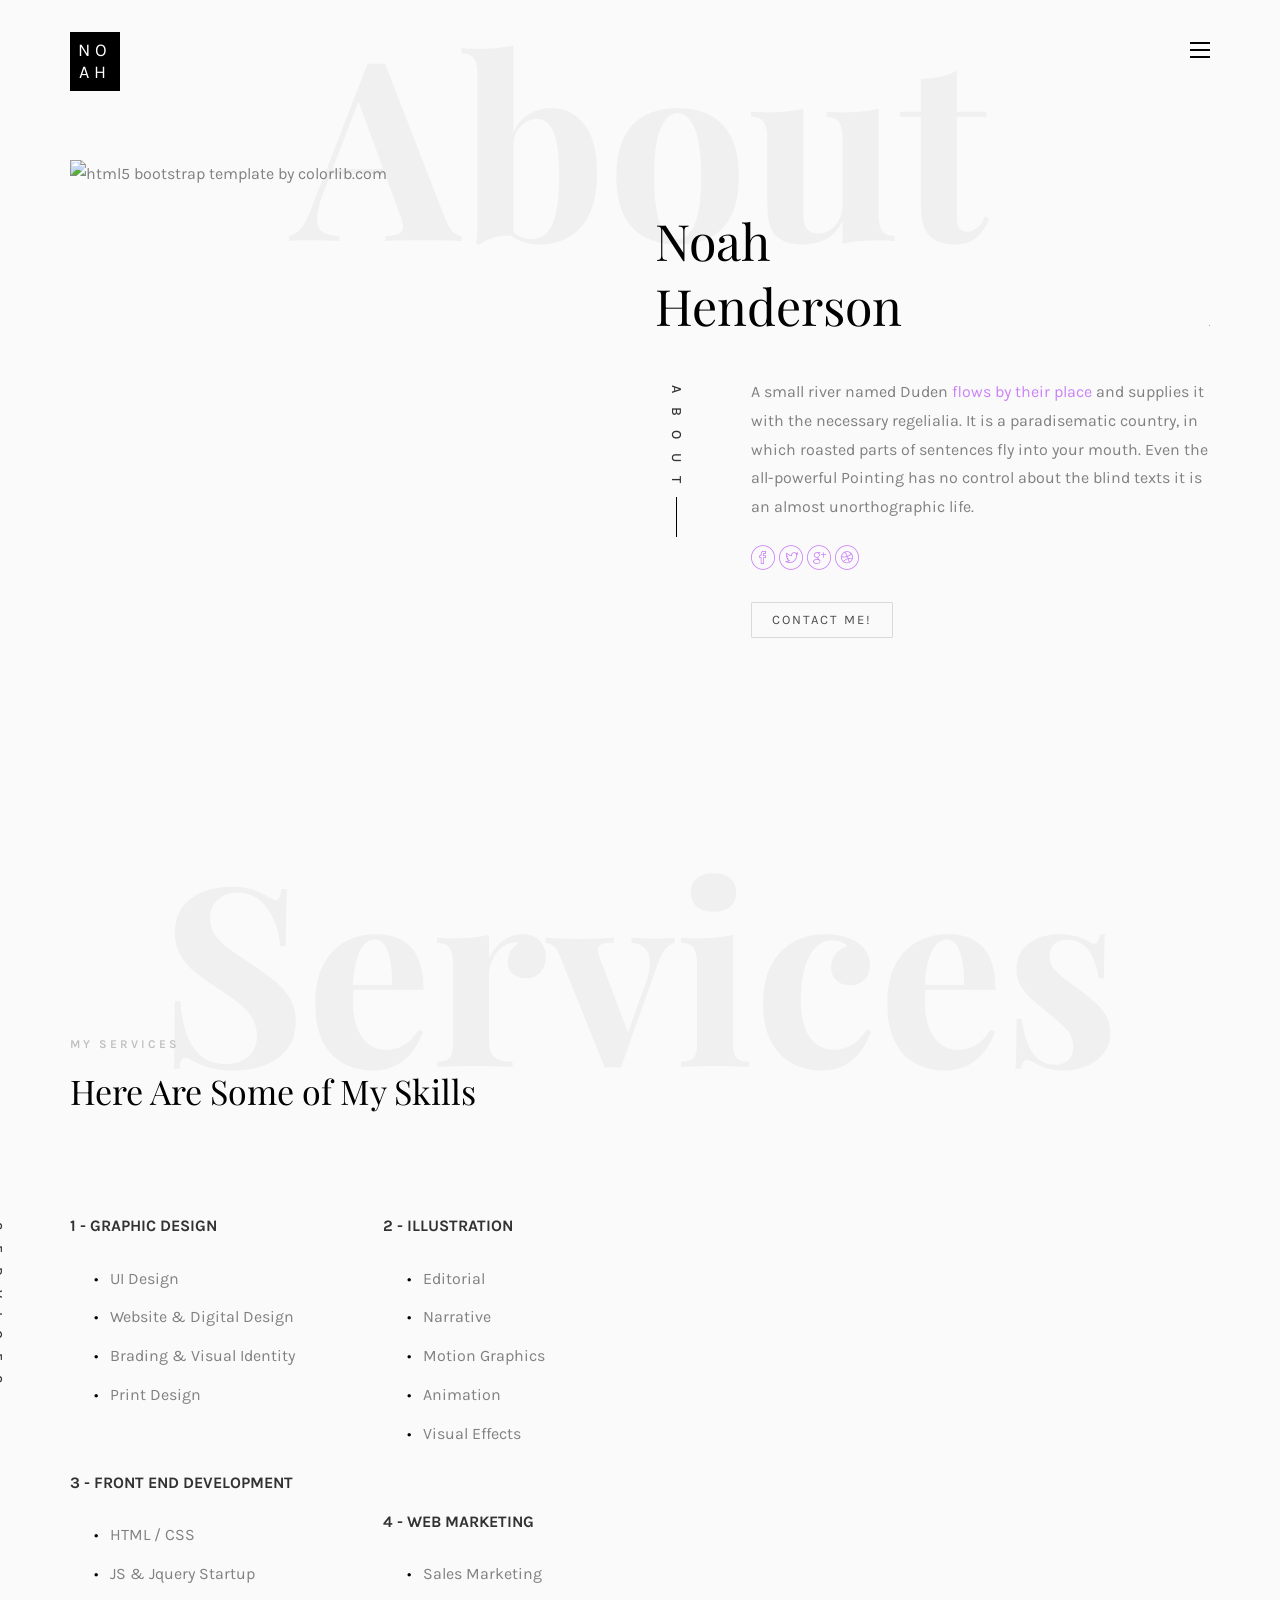
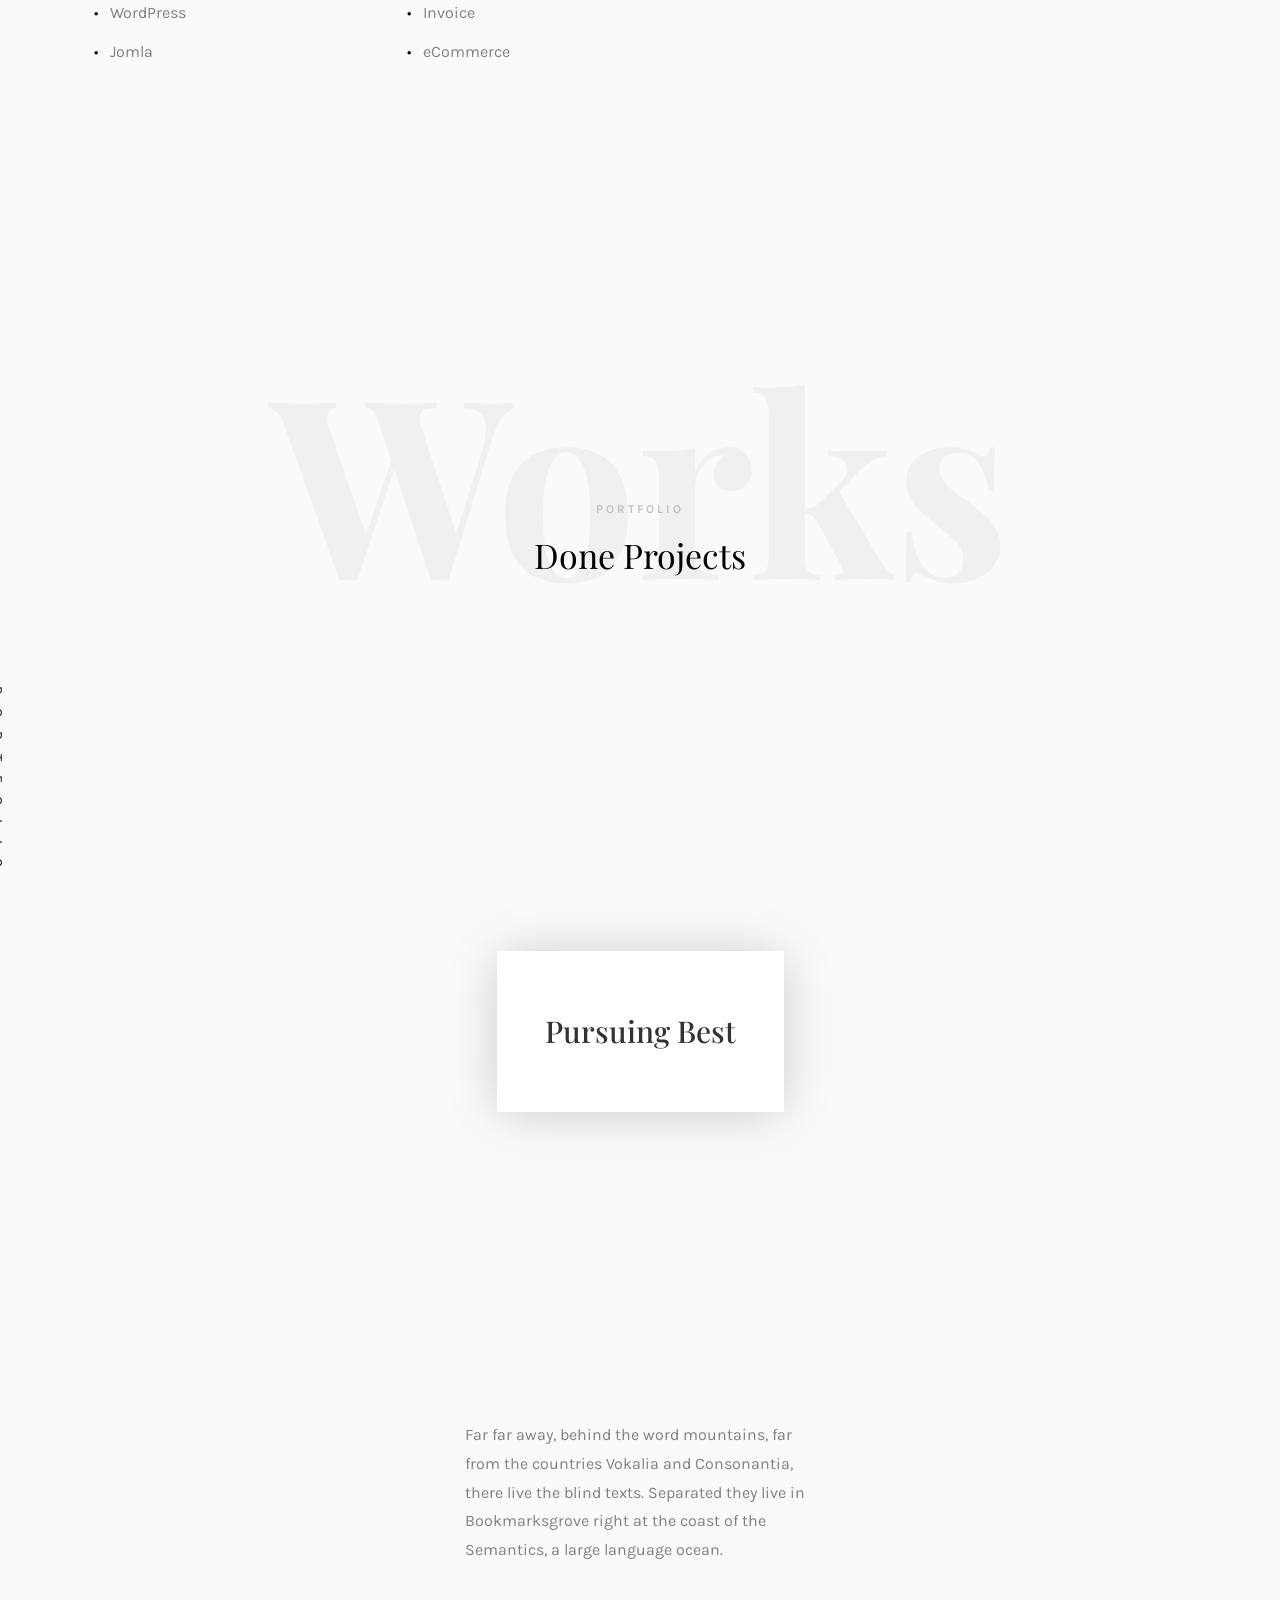
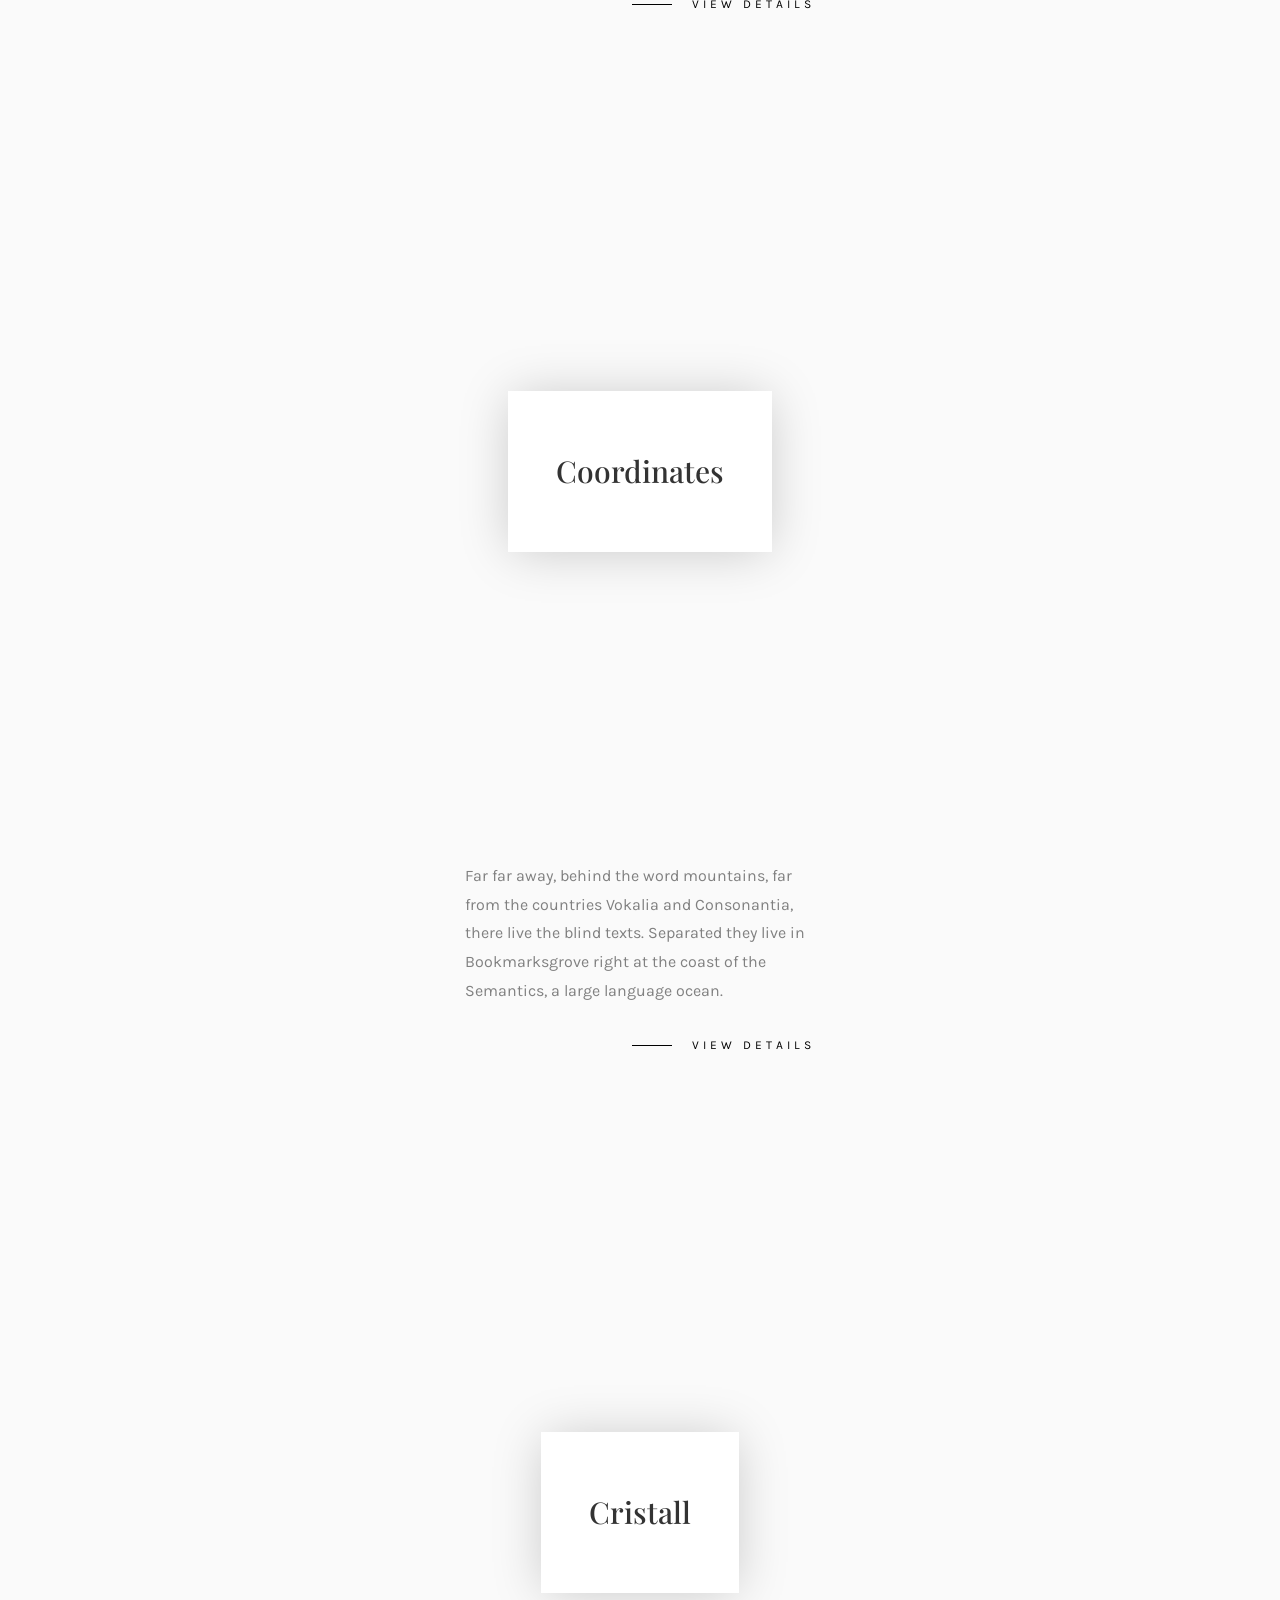
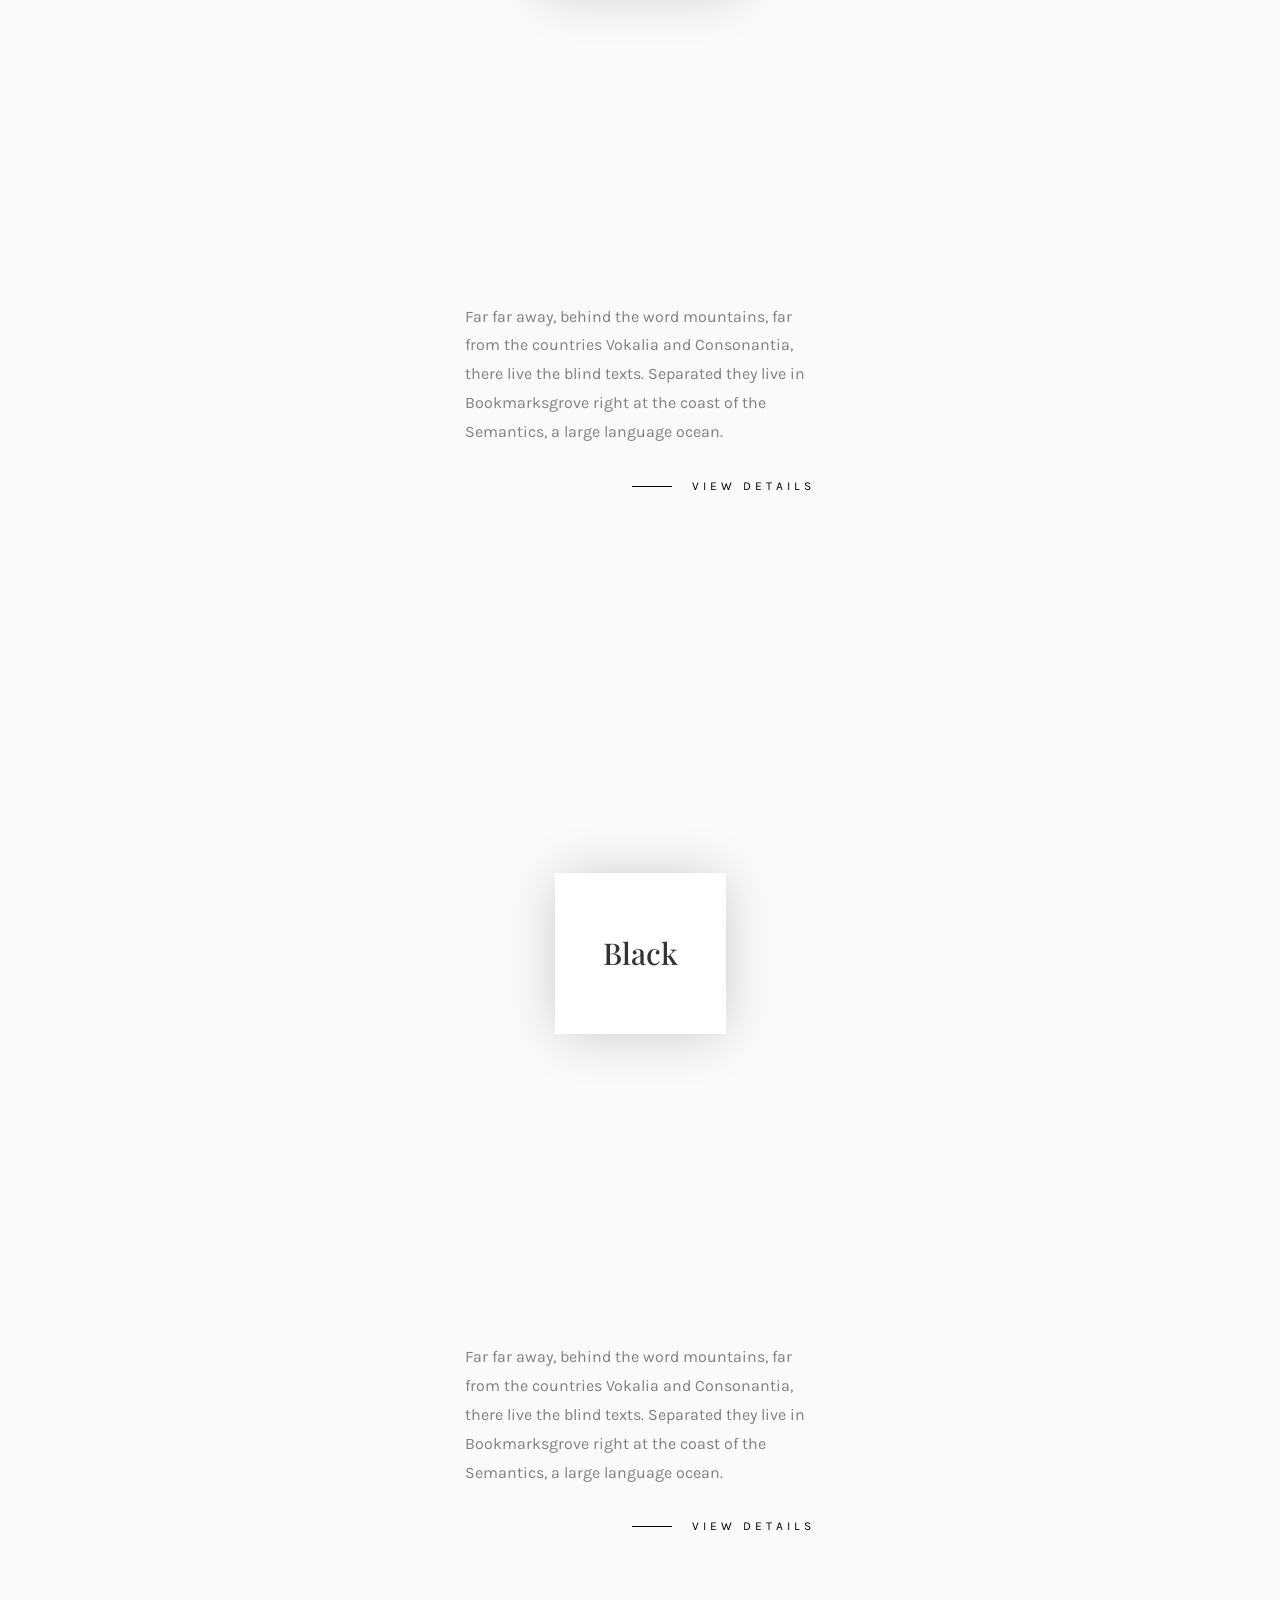
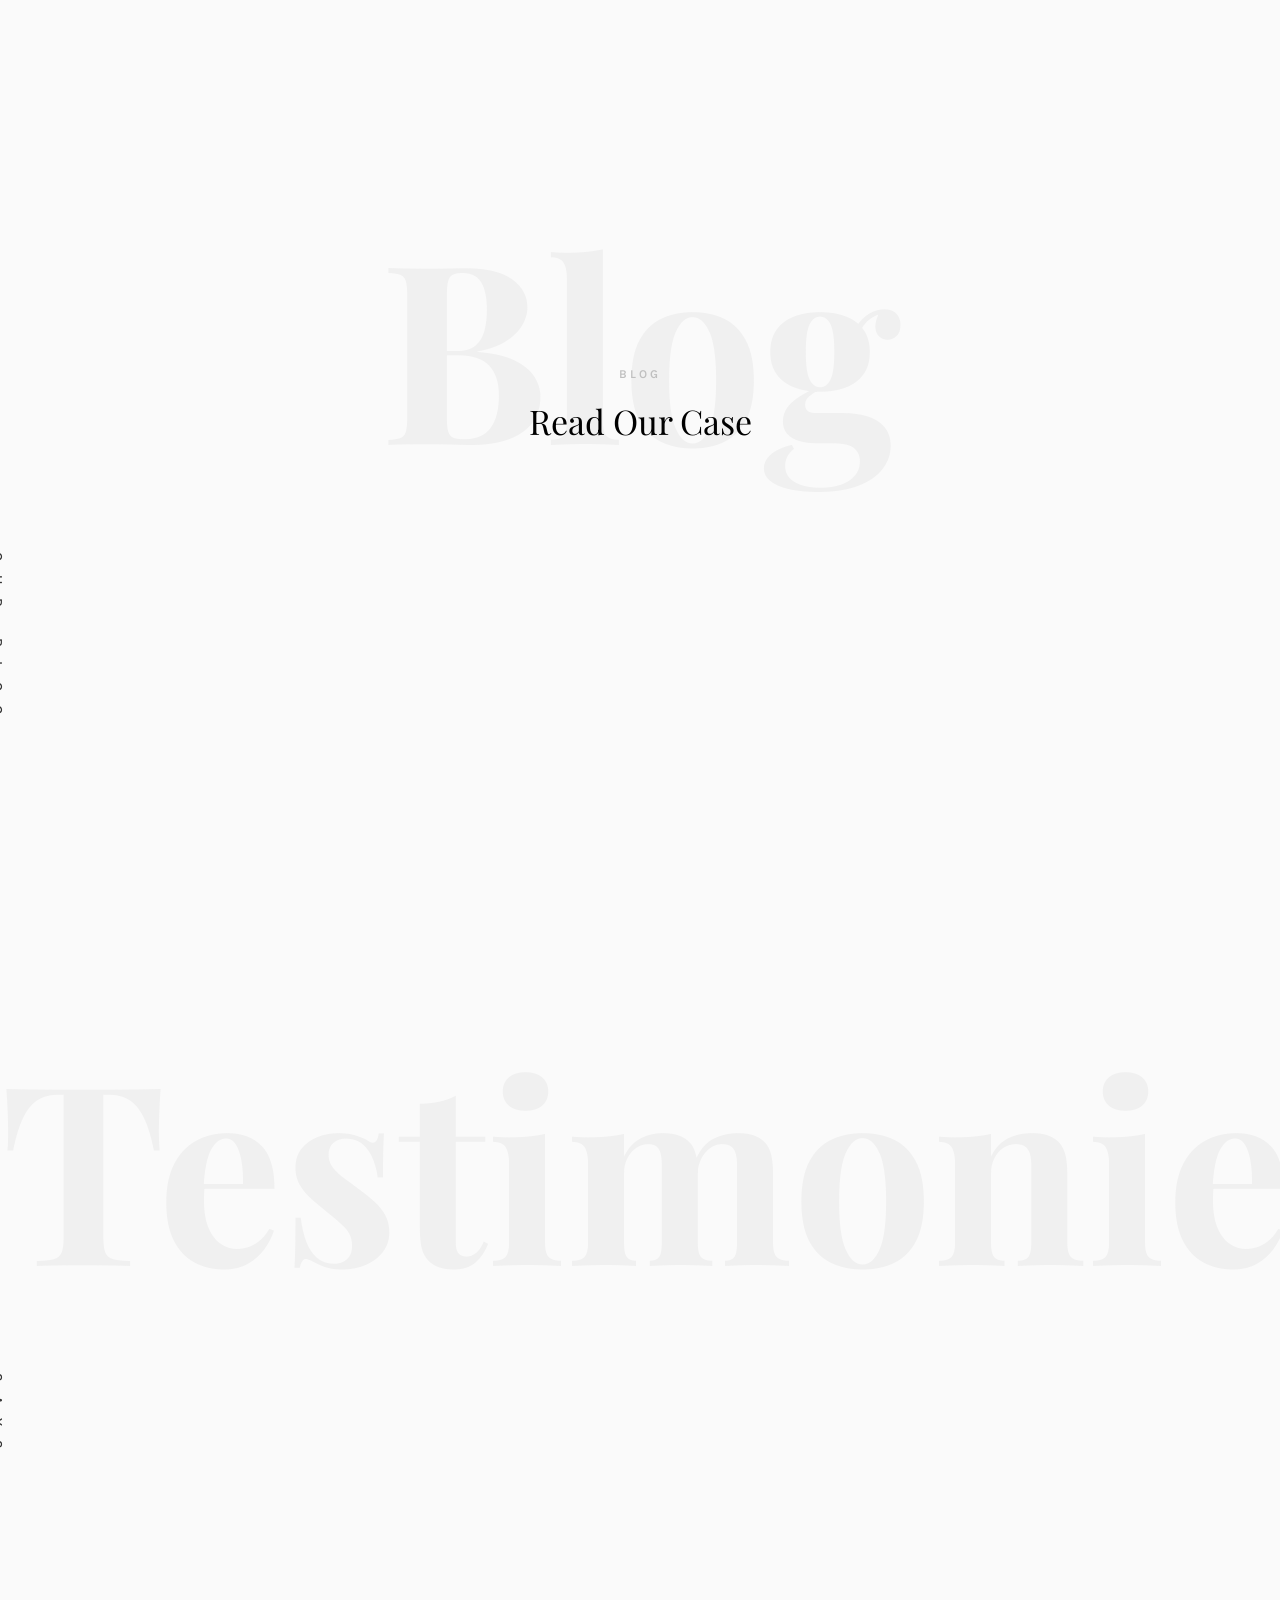
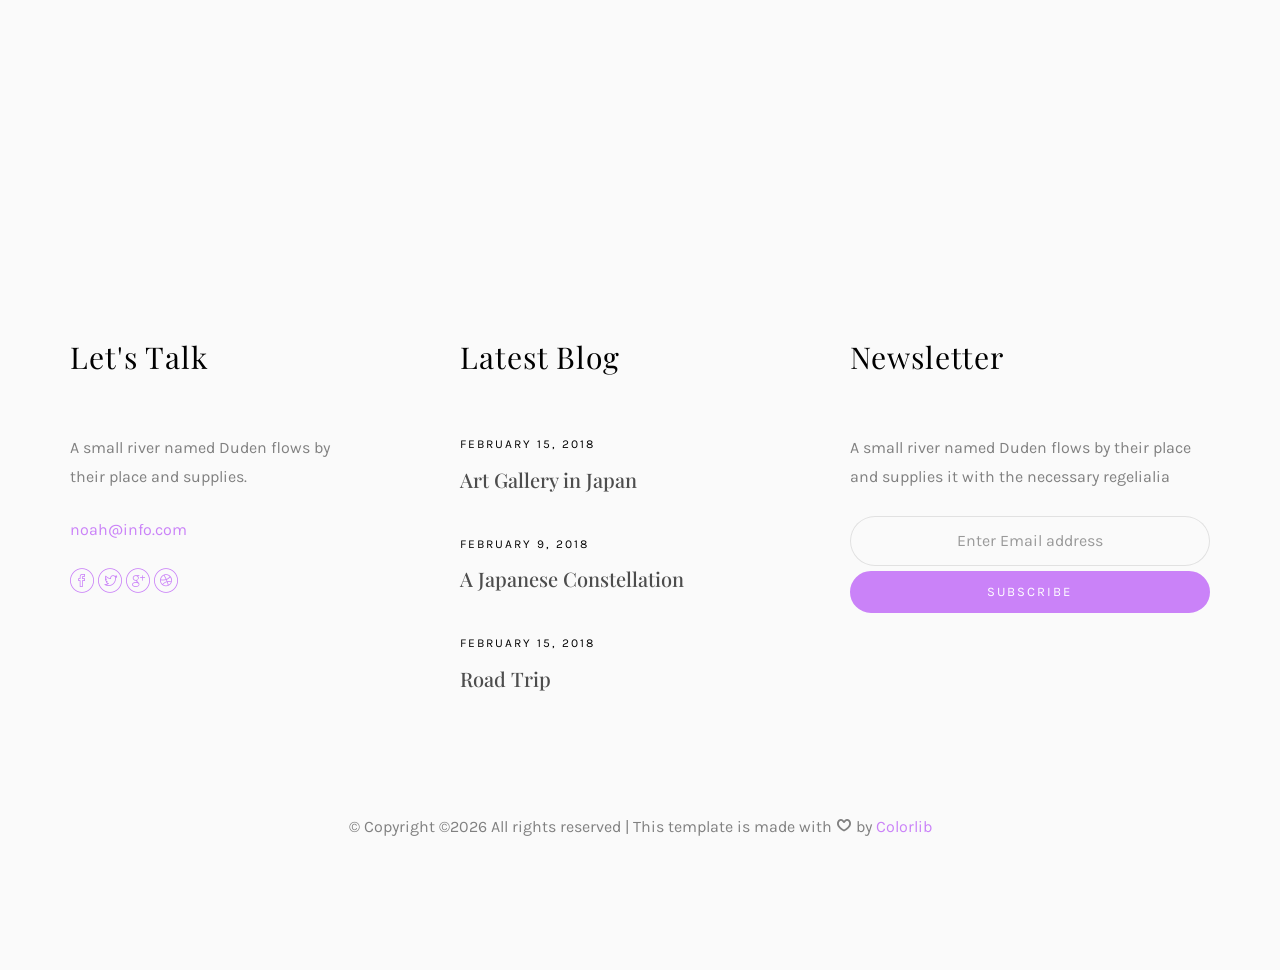
==== index.html @ 3870900d "Add files via upload" ====
<!DOCTYPE HTML>
<html>
	<head>
	<meta charset="utf-8">
	<meta http-equiv="X-UA-Compatible" content="IE=edge">
	<title>Noah Template</title>
	<meta name="viewport" content="width=device-width, initial-scale=1">
	<meta name="description" content="" />
	<meta name="keywords" content="" />
	<meta name="author" content="" />

  <!-- Facebook and Twitter integration -->
	<meta property="og:title" content=""/>
	<meta property="og:image" content=""/>
	<meta property="og:url" content=""/>
	<meta property="og:site_name" content=""/>
	<meta property="og:description" content=""/>
	<meta name="twitter:title" content="" />
	<meta name="twitter:image" content="" />
	<meta name="twitter:url" content="" />
	<meta name="twitter:card" content="" />

	<!-- Place favicon.ico and apple-touch-icon.png in the root directory -->
	<link rel="shortcut icon" href="favicon.ico">

	<link href="https://fonts.googleapis.com/css?family=Karla:400,700" rel="stylesheet">
	<link href="https://fonts.googleapis.com/css?family=Playfair+Display:400,400i,700" rel="stylesheet">
	
	<!-- Animate.css -->
	<link rel="stylesheet" href="css/animate.css">
	<!-- Icomoon Icon Fonts-->
	<link rel="stylesheet" href="css/icomoon.css">
	<!-- Bootstrap  -->
	<link rel="stylesheet" href="css/bootstrap.css">
	<!-- Owl Carousel -->
	<link rel="stylesheet" href="css/owl.carousel.min.css">
	<link rel="stylesheet" href="css/owl.theme.default.min.css">
	<!-- Magnific Popup -->
	<link rel="stylesheet" href="css/magnific-popup.css">

	<link rel="stylesheet" href="css/style.css">


	<!-- Modernizr JS -->
	<script src="js/modernizr-2.6.2.min.js"></script>
	<!-- FOR IE9 below -->
	<!--[if lt IE 9]>
	<script src="js/respond.min.js"></script>
	<![endif]-->

	</head>
	<body>

	<nav id="colorlib-main-nav" role="navigation">
		<a href="#" class="js-colorlib-nav-toggle colorlib-nav-toggle active"><i></i></a>
		<div class="js-fullheight colorlib-table">
			<div class="colorlib-table-cell js-fullheight">
				<div class="row">
					<div class="col-md-12">
						<div class="form-group">
							<input type="text" class="form-control" id="search" placeholder="Enter any key to search...">
							<button type="submit" class="btn btn-primary"><i class="icon-search3"></i></button>
						</div>
					</div>
				</div>
				<div class="row">
					<div class="col-md-12">
						<ul>
							<li class="active"><a href="index.html">Home</a></li>
							<li><a href="services.html">Services</a></li>
							<li><a href="work.html">Work</a></li>
							<li><a href="blog.html">Blog</a></li>
							<li><a href="about.html">About</a></li>
							<li><a href="contact.html">Contact</a></li>
						</ul>
					</div>
				</div>
				<div class="row">
					<div class="col-md-12">
						<h2 class="head-title">Works</h2>
						<a href="images/work-1.jpg" class="gallery image-popup-link text-center" style="background-image: url(images/work-1.jpg);">
							<span><i class="icon-search3"></i></span>
						</a>
						<a href="images/work-2.jpg" class="gallery image-popup-link text-center" style="background-image: url(images/work-2.jpg);">
							<span><i class="icon-search3"></i></span>
						</a>
						<a href="images/work-3.jpg" class="gallery image-popup-link text-center" style="background-image: url(images/work-3.jpg);">
							<span><i class="icon-search3"></i></span>
						</a>
						<a href="images/work-4.jpg" class="gallery image-popup-link text-center" style="background-image: url(images/work-4.jpg);">
							<span><i class="icon-search3"></i></span>
						</a>
					</div>
				</div>
			</div>
		</div>
	</nav>
	
	<div id="colorlib-page">
		<header>
			<div class="container">
				<div class="row">
					<div class="col-md-12">
						<div class="colorlib-navbar-brand">
							<a class="colorlib-logo" href="index.html"><span>No</span><span>ah</span></a>
						</div>
						<a href="#" class="js-colorlib-nav-toggle colorlib-nav-toggle"><i></i></a>
					</div>
				</div>
			</div>
		</header>
		<div id="colorlib-about">
			<div class="container">
				<div class="row text-center">
					<h2 class="bold">About</h2>
				</div>
				<div class="row">
					<div class="col-md-5 animate-box">
						<div class="owl-carousel3">
							<div class="item">
								<img class="img-responsive about-img" src="images/about.jpg" alt="html5 bootstrap template by colorlib.com">
							</div>
							<div class="item">
								<img class="img-responsive about-img" src="images/about-2.jpg" alt="html5 bootstrap template by colorlib.com">
							</div>
						</div>
					</div>
					<div class="col-md-6 col-md-push-1 animate-box">
						<div class="about-desc">
							<div class="owl-carousel3">
								<div class="item">
									<h2><span>Noah</span><span>Henderson</span></h2>
								</div>
								<div class="item">
									<h2><span>I'm</span><span>A Designer</span></h2>
								</div>
							</div>
							<div class="desc">
								<div class="rotate">
									<h2 class="heading">About</h2>
								</div>
								<p>A small river named Duden <a href="#">flows by their place</a> and supplies it with the necessary regelialia. It is a paradisematic country, in which roasted parts of sentences fly into your mouth. Even the all-powerful Pointing has no control about the blind texts it is an almost unorthographic life.</p>
								<p class="colorlib-social-icons">
									<a href="#"><i class="icon-facebook4"></i></a>
									<a href="#"><i class="icon-twitter3"></i></a>
									<a href="#"><i class="icon-googleplus"></i></a>
									<a href="#"><i class="icon-dribbble2"></i></a>
								</p>
								<p><a href="#" class="btn btn-primary btn-outline">Contact Me!</a></p>
							</div>
						</div>
					</div>
				</div>
			</div>
		</div>
		<div id="colorlib-services">
			<div class="container">
				<div class="row text-center">
					<h2 class="bold">Services</h2>
				</div>
				<div class="row">
					<div class="col-md-12">
						<div class="services-flex">
							<div class="one-third">
								<div class="row">
									<div class="col-md-12 col-md-offset-0 animate-box intro-heading">
										<span>My Services</span>
										<h2>Here Are Some of My Skills</h2>
									</div>
								</div>
								<div class="row">
									<div class="col-md-12">
										<div class="rotate">
											<h2 class="heading">Services</h2>
										</div>
									</div>
									<div class="col-md-6">
										<div class="services animate-box">
											<h3>1 - Graphic Design</h3>
											<ul>
												<li>UI Design</li>
												<li>Website &amp; Digital Design</li>
												<li>Brading &amp; Visual Identity</li>
												<li>Print Design</li>
											</ul>
										</div>
										<div class="services animate-box">
											<h3>3 - Front End Development</h3>
											<ul>
												<li>HTML / CSS</li>
												<li>JS &amp; Jquery Startup</li>
												<li>WordPress</li>
												<li>Jomla</li>
											</ul>
										</div>
									</div>
									<div class="col-md-6">
										<div class="services animate-box">
											<h3>2 - Illustration</h3>
											<ul>
												<li>Editorial</li>
												<li>Narrative</li>
												<li>Motion Graphics</li>
												<li>Animation</li>
												<li>Visual Effects</li>
											</ul>
										</div>
										<div class="services animate-box">
											<h3>4 - Web Marketing</h3>
											<ul>
												<li>Sales Marketing</li>
												<li>Invoice</li>
												<li>eCommerce</li>
											</ul>
										</div>
									</div>
								</div>
							</div>
							<div class="one-forth services-img" style="background-image: url(images/services-img-1.jpg);">
							</div>
						</div>
					</div>
				</div>
			</div>
		</div>

		<div id="colorlib-work">
			<div class="container">
				<div class="row text-center">
					<h2 class="bold">Works</h2>
				</div>
				<div class="row">
					<div class="col-md-12 col-md-offset-0 text-center animate-box intro-heading">
						<span>Portfolio</span>
						<h2>Done Projects</h2>
					</div>
				</div>
				<div class="row">
					<div class="col-md-12">
						<div class="rotate">
							<h2 class="heading">Portfolio</h2>
						</div>
					</div>
				</div>
				<div class="row">
					<div class="col-md-12">
						<div class="work-entry animate-box">
							<a href="work.html" class="work-img" style="background-image: url(images/work-1.jpg);">
								<div class="display-t">
									<div class="work-name">
										<h2>Pursuing Best</h2>
									</div>
								</div>
							</a>
							<div class="col-md-4 col-md-offset-4">
								<div class="desc">
									<p>Far far away, behind the word mountains, far from the countries Vokalia and Consonantia, there live the blind texts. Separated they live in Bookmarksgrove right at the coast of the Semantics, a large language ocean.</p>
									<p class="read"><a href="#">View details</a></p>
								</div>
							</div>
						</div>
					</div>
					<div class="col-md-12">
						<div class="work-entry animate-box">
							<a href="work.html" class="work-img" style="background-image: url(images/work-2.jpg);">
								<div class="display-t">
									<div class="work-name">
										<h2>Coordinates</h2>
									</div>
								</div>
							</a>
							<div class="col-md-4 col-md-offset-4">
								<div class="desc">
									<p>Far far away, behind the word mountains, far from the countries Vokalia and Consonantia, there live the blind texts. Separated they live in Bookmarksgrove right at the coast of the Semantics, a large language ocean.</p>
									<p class="read"><a href="#">View Details</a></p>
								</div>
							</div>
						</div>
					</div>
					<div class="col-md-12">
						<div class="work-entry animate-box">
							<a href="work.html" class="work-img" style="background-image: url(images/work-3.jpg);">
								<div class="display-t">
									<div class="work-name">
										<h2>Cristall</h2>
									</div>
								</div>
							</a>
							<div class="col-md-4 col-md-offset-4">
								<div class="desc">
									<p>Far far away, behind the word mountains, far from the countries Vokalia and Consonantia, there live the blind texts. Separated they live in Bookmarksgrove right at the coast of the Semantics, a large language ocean.</p>
									<p class="read"><a href="#">View details</a></p>
								</div>
							</div>
						</div>
					</div>
					<div class="col-md-12">
						<div class="work-entry animate-box">
							<a href="work.html" class="work-img" style="background-image: url(images/work-4.jpg);">
								<div class="display-t">
									<div class="work-name">
										<h2>Black</h2>
									</div>
								</div>
							</a>
							<div class="col-md-4 col-md-offset-4">
								<div class="desc">
									<p>Far far away, behind the word mountains, far from the countries Vokalia and Consonantia, there live the blind texts. Separated they live in Bookmarksgrove right at the coast of the Semantics, a large language ocean.</p>
									<p class="read"><a href="#">View details</a></p>
								</div>
							</div>
						</div>
					</div>
				</div>
			</div>
		</div>

		<div id="colorlib-blog">
			<div class="container">
				<div class="row text-center">
					<h2 class="bold">Blog</h2>
				</div>
				<div class="row">
					<div class="col-md-12 col-md-offset-0 text-center animate-box intro-heading">
						<span>Blog</span>
						<h2>Read Our Case</h2>
					</div>
				</div>
				<div class="row">
					<div class="col-md-12">
						<div class="rotate">
							<h2 class="heading">Our Blog</h2>
						</div>
					</div>
				</div>
				<div class="row animate-box">
					<div class="owl-carousel1">
						<div class="item">
							<div class="col-md-12">
								<div class="article">
									<a href="blog.html" class="blog-img">
										<img class="img-responsive" src="images/img-1.jpg" alt="html5 bootstrap by colorlib.com">
										<div class="overlay"></div>
										<div class="link">
											<span class="read">Read more</h2>
										</div>
									</a>
									<div class="desc">
										<span class="meta">15, Feb 2018</span>
										<h2><a href="blog.html">A Japanese Constellation</a></h2>
										<p>When she reached the first hills of the Italic Mountains, she had a last view back on the skyline of her hometown Bookmarksgrove</p>
									</div>
								</div>
							</div>
						</div>
						<div class="item">
							<div class="col-md-12">
								<div class="article">
									<a href="blog.html" class="blog-img">
										<img class="img-responsive" src="images/img-2.jpg" alt="html5 bootstrap by colorlib.com">
										<div class="overlay"></div>
										<div class="link">
											<span class="read">Read more</h2>
										</div>
									</a>
									<div class="desc">
										<span class="meta">15, Feb 2018</span>
										<h2><a href="blog.html">A Japanese Constellation</a></h2>
										<p>When she reached the first hills of the Italic Mountains, she had a last view back on the skyline of her hometown Bookmarksgrove</p>
									</div>
								</div>
							</div>
						</div>
						<div class="item">
							<div class="col-md-12">
								<div class="article">
									<a href="blog.html" class="blog-img">
										<img class="img-responsive" src="images/img-3.jpg" alt="html5 bootstrap by colorlib.com">
										<div class="overlay"></div>
										<div class="link">
											<span class="read">Read more</h2>
										</div>
									</a>
									<div class="desc">
										<span class="meta">15, Feb 2018</span>
										<h2><a href="blog.html">A Japanese Constellation</a></h2>
										<p>When she reached the first hills of the Italic Mountains, she had a last view back on the skyline of her hometown Bookmarksgrove</p>
									</div>
								</div>
							</div>
						</div>
					</div>
				</div>
			</div>
		</div>

		<div id="colorlib-testimony">
			<div class="container">
				<div class="row text-center">
					<h2 class="bold">Testimonies</h2>
				</div>
				<div class="row">
					<div class="col-md-12 col-md-offset-0 text-center animate-box intro-heading">
						<span>Testimonies</span>
						<h2>Clients Says</h2>
					</div>
				</div>
				<div class="row">
					<div class="col-md-12">
						<div class="rotate">
							<h2 class="heading">Says</h2>
						</div>
					</div>
				</div>
				<div class="row animate-box">
					<div class="owl-carousel">
						<div class="item">
							<div class="col-md-12 text-center">
								<div class="testimony">
									<blockquote>
										<p>"A small river named Duden flows by their place and supplies it with the necessary regelialia.</p>
										<span>" &mdash; George Brooks</span>
									</blockquote>
								</div>
							</div>
						</div>
						<div class="item">
							<div class="col-md-12 text-center">
								<div class="testimony">
									<blockquote>
										<p>"Even the all-powerful Pointing has no control about the blind texts it is an almost unorthographic life One day however a small line of blind text by the name of Lorem Ipsum decided to leave for the far World of Grammar.</p>
										<span>" &mdash; Daniel Foster</span>
									</blockquote>
								</div>
							</div>
						</div>
						<div class="item">
							<div class="col-md-12 text-center">
								<div class="testimony">
									<blockquote>
										<p>"When she reached the first hills of the Italic Mountains, she had a last view back on the skyline of her hometown Bookmarksgrove</p>
										<span>" &mdash; Liam Jenkins</span>
									</blockquote>
								</div>
							</div>
						</div>
					</div>
				</div>
			</div>
		</div>

		<footer>
			<div id="footer">
				<div class="container">
					<div class="row">
						<div class="col-md-4 col-pb-sm">
							<div class="row">
								<div class="col-md-10">
									<h2>Let's Talk</h2>
									<p>A small river named Duden flows by their place and supplies.</p>
									<p><a href="#">noah@info.com</a></p>
									<p class="colorlib-social-icons">
										<a href="#"><i class="icon-facebook4"></i></a>
										<a href="#"><i class="icon-twitter3"></i></a>
										<a href="#"><i class="icon-googleplus"></i></a>
										<a href="#"><i class="icon-dribbble2"></i></a>
									</p>
								</div>
							</div>
						</div>
						<div class="col-md-4 col-pb-sm">
							<h2>Latest Blog</h2>
							<div class="f-entry">
								<a href="#" class="featured-img" style="background-image: url(images/img-1.jpg);"></a>
								<div class="desc">
									<span>February 15, 2018</span>
									<h3><a href="#">Art Gallery in Japan</a></h3>
								</div>
							</div>
							<div class="f-entry">
								<a href="#" class="featured-img" style="background-image: url(images/img-2.jpg);"></a>
								<div class="desc">
									<span>February 9, 2018</span>
									<h3><a href="#">A Japanese Constellation</a></h3>
								</div>
							</div>
							<div class="f-entry">
								<a href="#" class="featured-img" style="background-image: url(images/img-3.jpg);"></a>
								<div class="desc">
									<span>February 15, 2018</span>
									<h3><a href="#">Road Trip</a></h3>
								</div>
							</div>
						</div>
						<div class="col-md-4 col-pb-sm">
							<h2>Newsletter</h2>
							<p>A small river named Duden flows by their place and supplies it with the necessary regelialia</p>
							<div class="subscribe text-center">
								<div class="form-group">
									<input type="text" class="form-control text-center" placeholder="Enter Email address">
									<input type="submit" value="Subscribe" class="btn btn-primary btn-custom">
								</div>
							</div>
						</div>
					</div>
					<div class="row">
						<div class="col-md-12 text-center">
							<p>
								&copy; <!-- Link back to Colorlib can't be removed. Template is licensed under CC BY 3.0. -->
Copyright &copy;<script>document.write(new Date().getFullYear());</script> All rights reserved | This template is made with <i class="icon-heart4" aria-hidden="true"></i> by <a href="https://colorlib.com" target="_blank">Colorlib</a>
<!-- Link back to Colorlib can't be removed. Template is licensed under CC BY 3.0. -->
							</p>
						</div>
					</div>
				</div>
			</div>
		</footer>
	
	</div>

	<!-- jQuery -->
	<script src="js/jquery.min.js"></script>
	<!-- jQuery Easing -->
	<script src="js/jquery.easing.1.3.js"></script>
	<!-- Bootstrap -->
	<script src="js/bootstrap.min.js"></script>
	<!-- Waypoints -->
	<script src="js/jquery.waypoints.min.js"></script>
	<!-- Owl Carousel -->
	<script src="js/owl.carousel.min.js"></script>
	<!-- Magnific Popup -->
	<script src="js/jquery.magnific-popup.min.js"></script>
	<script src="js/magnific-popup-options.js"></script>

	<!-- Main JS (Do not remove) -->
	<script src="js/main.js"></script>

	</body>
</html>
---- css/icomoon.css ----
@font-face {
  font-family: 'icomoon';
  src:  url('fonts/icomoon.eot?tmere9');
  src:  url('fonts/icomoon.eot?tmere9#iefix') format('embedded-opentype'),
    url('fonts/icomoon.ttf?tmere9') format('truetype'),
    url('fonts/icomoon.woff?tmere9') format('woff'),
    url('fonts/icomoon.svg?tmere9#icomoon') format('svg');
  font-weight: normal;
  font-style: normal;
}

[class^="icon-"], [class*=" icon-"] {
  /* use !important to prevent issues with browser extensions that change fonts */
  font-family: 'icomoon' !important;
  speak: none;
  font-style: normal;
  font-weight: normal;
  font-variant: normal;
  text-transform: none;
  line-height: 1;

  /* Better Font Rendering =========== */
  -webkit-font-smoothing: antialiased;
  -moz-osx-font-smoothing: grayscale;
}

.icon-activity:before {
  content: "\e900";
}
.icon-airplay:before {
  content: "\e901";
}
.icon-alert-circle:before {
  content: "\e902";
}
.icon-alert-octagon:before {
  content: "\e903";
}
.icon-alert-triangle:before {
  content: "\e904";
}
.icon-align-center:before {
  content: "\e905";
}
.icon-align-justify:before {
  content: "\e906";
}
.icon-align-left:before {
  content: "\e907";
}
.icon-align-right:before {
  content: "\e908";
}
.icon-anchor:before {
  content: "\e909";
}
.icon-aperture:before {
  content: "\e90a";
}
.icon-arrow-down3:before {
  content: "\e90b";
}
.icon-arrow-down-circle:before {
  content: "\e90c";
}
.icon-arrow-down-left3:before {
  content: "\e90d";
}
.icon-arrow-down-right3:before {
  content: "\e90e";
}
.icon-arrow-left3:before {
  content: "\e90f";
}
.icon-arrow-left-circle:before {
  content: "\e910";
}
.icon-arrow-right3:before {
  content: "\e911";
}
.icon-arrow-right-circle:before {
  content: "\e912";
}
.icon-arrow-up3:before {
  content: "\e913";
}
.icon-arrow-up-circle:before {
  content: "\e914";
}
.icon-arrow-up-left3:before {
  content: "\e915";
}
.icon-arrow-up-right3:before {
  content: "\e916";
}
.icon-at-sign:before {
  content: "\e917";
}
.icon-award:before {
  content: "\e918";
}
.icon-bar-chart:before {
  content: "\e919";
}
.icon-bar-chart-2:before {
  content: "\e91a";
}
.icon-battery:before {
  content: "\e91b";
}
.icon-battery-charging:before {
  content: "\e91c";
}
.icon-bell2:before {
  content: "\e91d";
}
.icon-bell-off:before {
  content: "\e91e";
}
.icon-bluetooth:before {
  content: "\e91f";
}
.icon-bold2:before {
  content: "\e920";
}
.icon-book2:before {
  content: "\e921";
}
.icon-book-open:before {
  content: "\e922";
}
.icon-bookmark2:before {
  content: "\e923";
}
.icon-box:before {
  content: "\e924";
}
.icon-briefcase2:before {
  content: "\e925";
}
.icon-calendar2:before {
  content: "\e926";
}
.icon-camera2:before {
  content: "\e927";
}
.icon-camera-off:before {
  content: "\e928";
}
.icon-cast:before {
  content: "\e929";
}
.icon-check:before {
  content: "\e92a";
}
.icon-check-circle:before {
  content: "\e92b";
}
.icon-check-square:before {
  content: "\e92c";
}
.icon-chevron-down:before {
  content: "\e92d";
}
.icon-chevron-left:before {
  content: "\e92e";
}
.icon-chevron-right:before {
  content: "\e92f";
}
.icon-chevron-up:before {
  content: "\e930";
}
.icon-chevrons-down:before {
  content: "\e931";
}
.icon-chevrons-left:before {
  content: "\e932";
}
.icon-chevrons-right:before {
  content: "\e933";
}
.icon-chevrons-up:before {
  content: "\e934";
}
.icon-chrome2:before {
  content: "\e935";
}
.icon-circle:before {
  content: "\e936";
}
.icon-clipboard2:before {
  content: "\e937";
}
.icon-clock3:before {
  content: "\e938";
}
.icon-cloud2:before {
  content: "\e939";
}
.icon-cloud-drizzle:before {
  content: "\e93a";
}
.icon-cloud-lightning:before {
  content: "\e93b";
}
.icon-cloud-off:before {
  content: "\e93c";
}
.icon-cloud-rain:before {
  content: "\e93d";
}
.icon-cloud-snow:before {
  content: "\e93e";
}
.icon-code:before {
  content: "\e93f";
}
.icon-codepen2:before {
  content: "\e940";
}
.icon-command2:before {
  content: "\e941";
}
.icon-compass3:before {
  content: "\e942";
}
.icon-copy2:before {
  content: "\e943";
}
.icon-corner-down-left:before {
  content: "\e944";
}
.icon-corner-down-right:before {
  content: "\e945";
}
.icon-corner-left-down:before {
  content: "\e946";
}
.icon-corner-left-up:before {
  content: "\e947";
}
.icon-corner-right-down:before {
  content: "\e948";
}
.icon-corner-right-up:before {
  content: "\e949";
}
.icon-corner-up-left:before {
  content: "\e94a";
}
.icon-corner-up-right:before {
  content: "\e94b";
}
.icon-cpu:before {
  content: "\e94c";
}
.icon-credit-card2:before {
  content: "\e94d";
}
.icon-crop2:before {
  content: "\e94e";
}
.icon-crosshair:before {
  content: "\e94f";
}
.icon-database2:before {
  content: "\e950";
}
.icon-delete:before {
  content: "\e951";
}
.icon-disc:before {
  content: "\e952";
}
.icon-dollar-sign:before {
  content: "\e953";
}
.icon-download4:before {
  content: "\e954";
}
.icon-download-cloud:before {
  content: "\e955";
}
.icon-droplet2:before {
  content: "\e956";
}
.icon-edit:before {
  content: "\e957";
}
.icon-edit-2:before {
  content: "\e958";
}
.icon-edit-3:before {
  content: "\e959";
}
.icon-external-link:before {
  content: "\e95a";
}
.icon-eye2:before {
  content: "\e95b";
}
.icon-eye-off:before {
  content: "\e95c";
}
.icon-facebook3:before {
  content: "\e95d";
}
.icon-fast-forward:before {
  content: "\e95e";
}
.icon-feather:before {
  content: "\e95f";
}
.icon-file:before {
  content: "\e960";
}
.icon-file-minus:before {
  content: "\e961";
}
.icon-file-plus:before {
  content: "\e962";
}
.icon-file-text3:before {
  content: "\e963";
}
.icon-film2:before {
  content: "\e964";
}
.icon-filter2:before {
  content: "\e965";
}
.icon-flag2:before {
  content: "\e966";
}
.icon-folder2:before {
  content: "\e967";
}
.icon-folder-minus2:before {
  content: "\e968";
}
.icon-folder-plus2:before {
  content: "\e969";
}
.icon-git-branch:before {
  content: "\e96a";
}
.icon-git-commit:before {
  content: "\e96b";
}
.icon-git-merge:before {
  content: "\e96c";
}
.icon-git-pull-request:before {
  content: "\e96d";
}
.icon-github2:before {
  content: "\e96e";
}
.icon-gitlab:before {
  content: "\e96f";
}
.icon-globe:before {
  content: "\e970";
}
.icon-grid:before {
  content: "\e971";
}
.icon-hard-drive:before {
  content: "\e972";
}
.icon-hash:before {
  content: "\e973";
}
.icon-headphones2:before {
  content: "\e974";
}
.icon-heart2:before {
  content: "\e975";
}
.icon-help-circle:before {
  content: "\e976";
}
.icon-home4:before {
  content: "\e977";
}
.icon-image2:before {
  content: "\e978";
}
.icon-inbox:before {
  content: "\e979";
}
.icon-info2:before {
  content: "\e97a";
}
.icon-instagram2:before {
  content: "\e97b";
}
.icon-italic2:before {
  content: "\e97c";
}
.icon-layers:before {
  content: "\e97d";
}
.icon-layout:before {
  content: "\e97e";
}
.icon-life-buoy:before {
  content: "\e97f";
}
.icon-link2:before {
  content: "\e980";
}
.icon-link-2:before {
  content: "\e981";
}
.icon-linkedin3:before {
  content: "\e982";
}
.icon-list3:before {
  content: "\e983";
}
.icon-loader:before {
  content: "\e984";
}
.icon-lock2:before {
  content: "\e985";
}
.icon-log-in:before {
  content: "\e986";
}
.icon-log-out:before {
  content: "\e987";
}
.icon-mail5:before {
  content: "\e988";
}
.icon-map3:before {
  content: "\e989";
}
.icon-map-pin:before {
  content: "\e98a";
}
.icon-maximize:before {
  content: "\e98b";
}
.icon-maximize-2:before {
  content: "\e98c";
}
.icon-menu5:before {
  content: "\e98d";
}
.icon-message-circle:before {
  content: "\e98e";
}
.icon-message-square:before {
  content: "\e98f";
}
.icon-mic2:before {
  content: "\e990";
}
.icon-mic-off:before {
  content: "\e991";
}
.icon-minimize:before {
  content: "\e992";
}
.icon-minimize-2:before {
  content: "\e993";
}
.icon-minus2:before {
  content: "\e994";
}
.icon-minus-circle:before {
  content: "\e995";
}
.icon-minus-square:before {
  content: "\e996";
}
.icon-monitor:before {
  content: "\e997";
}
.icon-moon:before {
  content: "\e998";
}
.icon-more-horizontal:before {
  content: "\e999";
}
.icon-more-vertical:before {
  content: "\e99a";
}
.icon-move:before {
  content: "\e99b";
}
.icon-music2:before {
  content: "\e99c";
}
.icon-navigation:before {
  content: "\e99d";
}
.icon-navigation-2:before {
  content: "\e99e";
}
.icon-octagon:before {
  content: "\e99f";
}
.icon-package:before {
  content: "\e9a0";
}
.icon-paperclip:before {
  content: "\e9a1";
}
.icon-pause3:before {
  content: "\e9a2";
}
.icon-pause-circle:before {
  content: "\e9a3";
}
.icon-percent:before {
  content: "\e9a4";
}
.icon-phone2:before {
  content: "\e9a5";
}
.icon-phone-call:before {
  content: "\e9a6";
}
.icon-phone-forwarded:before {
  content: "\e9a7";
}
.icon-phone-incoming:before {
  content: "\e9a8";
}
.icon-phone-missed:before {
  content: "\e9a9";
}
.icon-phone-off:before {
  content: "\e9aa";
}
.icon-phone-outgoing:before {
  content: "\e9ab";
}
.icon-pie-chart2:before {
  content: "\e9ac";
}
.icon-play4:before {
  content: "\e9ad";
}
.icon-play-circle:before {
  content: "\e9ae";
}
.icon-plus2:before {
  content: "\e9af";
}
.icon-plus-circle:before {
  content: "\e9b0";
}
.icon-plus-square:before {
  content: "\e9b1";
}
.icon-pocket:before {
  content: "\e9b2";
}
.icon-power2:before {
  content: "\e9b3";
}
.icon-printer2:before {
  content: "\e9b4";
}
.icon-radio:before {
  content: "\e9b5";
}
.icon-refresh-ccw:before {
  content: "\e9b6";
}
.icon-refresh-cw:before {
  content: "\e9b7";
}
.icon-repeat:before {
  content: "\e9b8";
}
.icon-rewind:before {
  content: "\e9b9";
}
.icon-rotate-ccw:before {
  content: "\e9ba";
}
.icon-rotate-cw:before {
  content: "\e9bb";
}
.icon-rss3:before {
  content: "\e9bc";
}
.icon-save:before {
  content: "\e9bd";
}
.icon-scissors2:before {
  content: "\e9be";
}
.icon-search2:before {
  content: "\e9bf";
}
.icon-send:before {
  content: "\e9c0";
}
.icon-server:before {
  content: "\e9c1";
}
.icon-settings:before {
  content: "\e9c2";
}
.icon-share3:before {
  content: "\e9c3";
}
.icon-share-2:before {
  content: "\e9c4";
}
.icon-shield2:before {
  content: "\e9c5";
}
.icon-shield-off:before {
  content: "\e9c6";
}
.icon-shopping-bag:before {
  content: "\e9c7";
}
.icon-shopping-cart:before {
  content: "\e9c8";
}
.icon-shuffle2:before {
  content: "\e9c9";
}
.icon-sidebar:before {
  content: "\e9ca";
}
.icon-skip-back:before {
  content: "\e9cb";
}
.icon-skip-forward:before {
  content: "\e9cc";
}
.icon-slack:before {
  content: "\e9cd";
}
.icon-slash:before {
  content: "\e9ce";
}
.icon-sliders:before {
  content: "\e9cf";
}
.icon-smartphone:before {
  content: "\e9d0";
}
.icon-speaker:before {
  content: "\e9d1";
}
.icon-square:before {
  content: "\e9d2";
}
.icon-star:before {
  content: "\e9d3";
}
.icon-stop-circle:before {
  content: "\e9d4";
}
.icon-sun2:before {
  content: "\e9d5";
}
.icon-sunrise:before {
  content: "\e9d6";
}
.icon-sunset:before {
  content: "\e9d7";
}
.icon-tablet2:before {
  content: "\e9d8";
}
.icon-tag:before {
  content: "\e9d9";
}
.icon-target2:before {
  content: "\e9da";
}
.icon-terminal2:before {
  content: "\e9db";
}
.icon-thermometer:before {
  content: "\e9dc";
}
.icon-thumbs-down:before {
  content: "\e9dd";
}
.icon-thumbs-up:before {
  content: "\e9de";
}
.icon-toggle-left:before {
  content: "\e9df";
}
.icon-toggle-right:before {
  content: "\e9e0";
}
.icon-trash:before {
  content: "\e9e1";
}
.icon-trash-2:before {
  content: "\e9e2";
}
.icon-trending-down:before {
  content: "\e9e3";
}
.icon-trending-up:before {
  content: "\e9e4";
}
.icon-triangle:before {
  content: "\e9e5";
}
.icon-truck2:before {
  content: "\e9e6";
}
.icon-tv2:before {
  content: "\e9e7";
}
.icon-twitter2:before {
  content: "\e9e8";
}
.icon-type:before {
  content: "\e9e9";
}
.icon-umbrella:before {
  content: "\e9ea";
}
.icon-underline2:before {
  content: "\e9eb";
}
.icon-unlock:before {
  content: "\e9ec";
}
.icon-upload4:before {
  content: "\e9ed";
}
.icon-upload-cloud:before {
  content: "\e9ee";
}
.icon-user2:before {
  content: "\e9ef";
}
.icon-user-check2:before {
  content: "\e9f0";
}
.icon-user-minus2:before {
  content: "\e9f1";
}
.icon-user-plus2:before {
  content: "\e9f2";
}
.icon-user-x:before {
  content: "\e9f3";
}
.icon-users2:before {
  content: "\e9f4";
}
.icon-video:before {
  content: "\e9f5";
}
.icon-video-off:before {
  content: "\e9f6";
}
.icon-voicemail:before {
  content: "\e9f7";
}
.icon-volume:before {
  content: "\e9f8";
}
.icon-volume-1:before {
  content: "\e9f9";
}
.icon-volume-2:before {
  content: "\e9fa";
}
.icon-volume-x:before {
  content: "\e9fb";
}
.icon-watch:before {
  content: "\e9fc";
}
.icon-wifi:before {
  content: "\e9fd";
}
.icon-wifi-off:before {
  content: "\e9fe";
}
.icon-wind:before {
  content: "\e9ff";
}
.icon-x:before {
  content: "\ea00";
}
.icon-x-circle:before {
  content: "\ea01";
}
.icon-x-square:before {
  content: "\ea02";
}
.icon-zap:before {
  content: "\ea03";
}
.icon-zap-off:before {
  content: "\ea04";
}
.icon-zoom-in2:before {
  content: "\ea05";
}
.icon-zoom-out2:before {
  content: "\ea06";
}
.icon-times:before {
  content: "\ea07";
}
.icon-tick:before {
  content: "\ea08";
}
.icon-plus3:before {
  content: "\ea09";
}
.icon-minus3:before {
  content: "\ea0a";
}
.icon-equals:before {
  content: "\ea0b";
}
.icon-divide:before {
  content: "\ea0c";
}
.icon-chevron-right2:before {
  content: "\ea0d";
}
.icon-chevron-left2:before {
  content: "\ea0e";
}
.icon-arrow-right-thick:before {
  content: "\ea0f";
}
.icon-arrow-left-thick:before {
  content: "\ea10";
}
.icon-th-small:before {
  content: "\ea11";
}
.icon-th-menu:before {
  content: "\ea12";
}
.icon-th-list:before {
  content: "\ea13";
}
.icon-th-large:before {
  content: "\ea14";
}
.icon-home5:before {
  content: "\ea15";
}
.icon-arrow-forward:before {
  content: "\ea16";
}
.icon-arrow-back:before {
  content: "\ea17";
}
.icon-rss4:before {
  content: "\ea18";
}
.icon-location3:before {
  content: "\ea19";
}
.icon-link3:before {
  content: "\ea1a";
}
.icon-image3:before {
  content: "\ea1b";
}
.icon-arrow-up-thick:before {
  content: "\ea1c";
}
.icon-arrow-down-thick:before {
  content: "\ea1d";
}
.icon-starburst:before {
  content: "\ea1e";
}
.icon-starburst-outline:before {
  content: "\ea1f";
}
.icon-star2:before {
  content: "\ea20";
}
.icon-flow-children:before {
  content: "\ea21";
}
.icon-export:before {
  content: "\ea22";
}
.icon-delete2:before {
  content: "\ea23";
}
.icon-delete-outline:before {
  content: "\ea24";
}
.icon-cloud-storage:before {
  content: "\ea25";
}
.icon-wi-fi:before {
  content: "\ea26";
}
.icon-heart3:before {
  content: "\ea27";
}
.icon-flash:before {
  content: "\ea28";
}
.icon-cancel:before {
  content: "\ea29";
}
.icon-backspace:before {
  content: "\ea2a";
}
.icon-attachment2:before {
  content: "\ea2b";
}
.icon-arrow-move:before {
  content: "\ea2c";
}
.icon-warning2:before {
  content: "\ea2d";
}
.icon-user3:before {
  content: "\ea2e";
}
.icon-radar:before {
  content: "\ea2f";
}
.icon-lock-open:before {
  content: "\ea30";
}
.icon-lock-closed:before {
  content: "\ea31";
}
.icon-location-arrow:before {
  content: "\ea32";
}
.icon-info3:before {
  content: "\ea33";
}
.icon-user-delete:before {
  content: "\ea34";
}
.icon-user-add:before {
  content: "\ea35";
}
.icon-media-pause:before {
  content: "\ea36";
}
.icon-group:before {
  content: "\ea37";
}
.icon-chart-pie:before {
  content: "\ea38";
}
.icon-chart-line:before {
  content: "\ea39";
}
.icon-chart-bar:before {
  content: "\ea3a";
}
.icon-chart-area:before {
  content: "\ea3b";
}
.icon-video2:before {
  content: "\ea3c";
}
.icon-point-of-interest:before {
  content: "\ea3d";
}
.icon-infinity:before {
  content: "\ea3e";
}
.icon-globe2:before {
  content: "\ea3f";
}
.icon-eye3:before {
  content: "\ea40";
}
.icon-cog2:before {
  content: "\ea41";
}
.icon-camera3:before {
  content: "\ea42";
}
.icon-upload5:before {
  content: "\ea43";
}
.icon-scissors3:before {
  content: "\ea44";
}
.icon-refresh:before {
  content: "\ea45";
}
.icon-pin:before {
  content: "\ea46";
}
.icon-key3:before {
  content: "\ea47";
}
.icon-info-large:before {
  content: "\ea48";
}
.icon-eject2:before {
  content: "\ea49";
}
.icon-download5:before {
  content: "\ea4a";
}
.icon-zoom:before {
  content: "\ea4b";
}
.icon-zoom-out3:before {
  content: "\ea4c";
}
.icon-zoom-in3:before {
  content: "\ea4d";
}
.icon-sort-numerically:before {
  content: "\ea4e";
}
.icon-sort-alphabetically:before {
  content: "\ea4f";
}
.icon-input-checked:before {
  content: "\ea50";
}
.icon-calender:before {
  content: "\ea51";
}
.icon-world:before {
  content: "\ea52";
}
.icon-notes:before {
  content: "\ea53";
}
.icon-code2:before {
  content: "\ea54";
}
.icon-arrow-sync:before {
  content: "\ea55";
}
.icon-arrow-shuffle:before {
  content: "\ea56";
}
.icon-arrow-repeat:before {
  content: "\ea57";
}
.icon-arrow-minimise:before {
  content: "\ea58";
}
.icon-arrow-maximise:before {
  content: "\ea59";
}
.icon-arrow-loop:before {
  content: "\ea5a";
}
.icon-anchor2:before {
  content: "\ea5b";
}
.icon-spanner:before {
  content: "\ea5c";
}
.icon-puzzle:before {
  content: "\ea5d";
}
.icon-power3:before {
  content: "\ea5e";
}
.icon-plane:before {
  content: "\ea5f";
}
.icon-pi:before {
  content: "\ea60";
}
.icon-phone3:before {
  content: "\ea61";
}
.icon-microphone:before {
  content: "\ea62";
}
.icon-media-rewind:before {
  content: "\ea63";
}
.icon-flag3:before {
  content: "\ea64";
}
.icon-adjust-brightness:before {
  content: "\ea65";
}
.icon-waves:before {
  content: "\ea66";
}
.icon-social-twitter:before {
  content: "\ea67";
}
.icon-social-facebook:before {
  content: "\ea68";
}
.icon-social-dribbble:before {
  content: "\ea69";
}
.icon-media-stop:before {
  content: "\ea6a";
}
.icon-media-record:before {
  content: "\ea6b";
}
.icon-media-play:before {
  content: "\ea6c";
}
.icon-media-fast-forward:before {
  content: "\ea6d";
}
.icon-media-eject:before {
  content: "\ea6e";
}
.icon-social-vimeo:before {
  content: "\ea6f";
}
.icon-social-tumbler:before {
  content: "\ea70";
}
.icon-social-skype:before {
  content: "\ea71";
}
.icon-social-pinterest:before {
  content: "\ea72";
}
.icon-social-linkedin:before {
  content: "\ea73";
}
.icon-social-last-fm:before {
  content: "\ea74";
}
.icon-social-github:before {
  content: "\ea75";
}
.icon-social-flickr:before {
  content: "\ea76";
}
.icon-at:before {
  content: "\ea77";
}
.icon-times-outline:before {
  content: "\ea78";
}
.icon-plus-outline:before {
  content: "\ea79";
}
.icon-minus-outline:before {
  content: "\ea7a";
}
.icon-tick-outline:before {
  content: "\ea7b";
}
.icon-th-large-outline:before {
  content: "\ea7c";
}
.icon-equals-outline:before {
  content: "\ea7d";
}
.icon-divide-outline:before {
  content: "\ea7e";
}
.icon-chevron-right-outline:before {
  content: "\ea7f";
}
.icon-chevron-left-outline:before {
  content: "\ea80";
}
.icon-arrow-right-outline:before {
  content: "\ea81";
}
.icon-arrow-left-outline:before {
  content: "\ea82";
}
.icon-th-small-outline:before {
  content: "\ea83";
}
.icon-th-menu-outline:before {
  content: "\ea84";
}
.icon-th-list-outline:before {
  content: "\ea85";
}
.icon-news:before {
  content: "\ea86";
}
.icon-home-outline:before {
  content: "\ea87";
}
.icon-arrow-up-outline:before {
  content: "\ea88";
}
.icon-arrow-forward-outline:before {
  content: "\ea89";
}
.icon-arrow-down-outline:before {
  content: "\ea8a";
}
.icon-arrow-back-outline:before {
  content: "\ea8b";
}
.icon-trash2:before {
  content: "\ea8c";
}
.icon-rss-outline:before {
  content: "\ea8d";
}
.icon-message:before {
  content: "\ea8e";
}
.icon-location-outline:before {
  content: "\ea8f";
}
.icon-link-outline:before {
  content: "\ea90";
}
.icon-image-outline:before {
  content: "\ea91";
}
.icon-export-outline:before {
  content: "\ea92";
}
.icon-cross2:before {
  content: "\ea93";
}
.icon-wi-fi-outline:before {
  content: "\ea94";
}
.icon-star-outline:before {
  content: "\ea95";
}
.icon-media-pause-outline:before {
  content: "\ea96";
}
.icon-mail6:before {
  content: "\ea97";
}
.icon-heart-outline:before {
  content: "\ea98";
}
.icon-flash-outline:before {
  content: "\ea99";
}
.icon-cancel-outline:before {
  content: "\ea9a";
}
.icon-beaker:before {
  content: "\ea9b";
}
.icon-arrow-move-outline:before {
  content: "\ea9c";
}
.icon-watch2:before {
  content: "\ea9d";
}
.icon-warning-outline:before {
  content: "\ea9e";
}
.icon-time:before {
  content: "\ea9f";
}
.icon-radar-outline:before {
  content: "\eaa0";
}
.icon-lock-open-outline:before {
  content: "\eaa1";
}
.icon-location-arrow-outline:before {
  content: "\eaa2";
}
.icon-info-outline:before {
  content: "\eaa3";
}
.icon-backspace-outline:before {
  content: "\eaa4";
}
.icon-attachment-outline:before {
  content: "\eaa5";
}
.icon-user-outline:before {
  content: "\eaa6";
}
.icon-user-delete-outline:before {
  content: "\eaa7";
}
.icon-user-add-outline:before {
  content: "\eaa8";
}
.icon-lock-closed-outline:before {
  content: "\eaa9";
}
.icon-group-outline:before {
  content: "\eaaa";
}
.icon-chart-pie-outline:before {
  content: "\eaab";
}
.icon-chart-line-outline:before {
  content: "\eaac";
}
.icon-chart-bar-outline:before {
  content: "\eaad";
}
.icon-chart-area-outline:before {
  content: "\eaae";
}
.icon-video-outline:before {
  content: "\eaaf";
}
.icon-point-of-interest-outline:before {
  content: "\eab0";
}
.icon-map4:before {
  content: "\eab1";
}
.icon-key-outline:before {
  content: "\eab2";
}
.icon-infinity-outline:before {
  content: "\eab3";
}
.icon-globe-outline:before {
  content: "\eab4";
}
.icon-eye-outline:before {
  content: "\eab5";
}
.icon-cog-outline:before {
  content: "\eab6";
}
.icon-camera-outline:before {
  content: "\eab7";
}
.icon-upload-outline:before {
  content: "\eab8";
}
.icon-support:before {
  content: "\eab9";
}
.icon-scissors-outline:before {
  content: "\eaba";
}
.icon-refresh-outline:before {
  content: "\eabb";
}
.icon-info-large-outline:before {
  content: "\eabc";
}
.icon-eject-outline:before {
  content: "\eabd";
}
.icon-download-outline:before {
  content: "\eabe";
}
.icon-battery-mid:before {
  content: "\eabf";
}
.icon-battery-low:before {
  content: "\eac0";
}
.icon-battery-high:before {
  content: "\eac1";
}
.icon-zoom-outline:before {
  content: "\eac2";
}
.icon-zoom-out-outline:before {
  content: "\eac3";
}
.icon-zoom-in-outline:before {
  content: "\eac4";
}
.icon-tag2:before {
  content: "\eac5";
}
.icon-tabs-outline:before {
  content: "\eac6";
}
.icon-pin-outline:before {
  content: "\eac7";
}
.icon-message-typing:before {
  content: "\eac8";
}
.icon-directions:before {
  content: "\eac9";
}
.icon-battery-full:before {
  content: "\eaca";
}
.icon-battery-charge:before {
  content: "\eacb";
}
.icon-pipette:before {
  content: "\eacc";
}
.icon-pencil3:before {
  content: "\eacd";
}
.icon-folder3:before {
  content: "\eace";
}
.icon-folder-delete:before {
  content: "\eacf";
}
.icon-folder-add:before {
  content: "\ead0";
}
.icon-edit2:before {
  content: "\ead1";
}
.icon-document:before {
  content: "\ead2";
}
.icon-document-delete:before {
  content: "\ead3";
}
.icon-document-add:before {
  content: "\ead4";
}
.icon-brush:before {
  content: "\ead5";
}
.icon-thumbs-up2:before {
  content: "\ead6";
}
.icon-thumbs-down2:before {
  content: "\ead7";
}
.icon-pen2:before {
  content: "\ead8";
}
.icon-sort-numerically-outline:before {
  content: "\ead9";
}
.icon-sort-alphabetically-outline:before {
  content: "\eada";
}
.icon-social-last-fm-circular:before {
  content: "\eadb";
}
.icon-social-github-circular:before {
  content: "\eadc";
}
.icon-compass4:before {
  content: "\eadd";
}
.icon-bookmark3:before {
  content: "\eade";
}
.icon-input-checked-outline:before {
  content: "\eadf";
}
.icon-code-outline:before {
  content: "\eae0";
}
.icon-calender-outline:before {
  content: "\eae1";
}
.icon-business-card:before {
  content: "\eae2";
}
.icon-arrow-up4:before {
  content: "\eae3";
}
.icon-arrow-sync-outline:before {
  content: "\eae4";
}
.icon-arrow-right4:before {
  content: "\eae5";
}
.icon-arrow-repeat-outline:before {
  content: "\eae6";
}
.icon-arrow-loop-outline:before {
  content: "\eae7";
}
.icon-arrow-left4:before {
  content: "\eae8";
}
.icon-flow-switch:before {
  content: "\eae9";
}
.icon-flow-parallel:before {
  content: "\eaea";
}
.icon-flow-merge:before {
  content: "\eaeb";
}
.icon-document-text:before {
  content: "\eaec";
}
.icon-clipboard3:before {
  content: "\eaed";
}
.icon-calculator2:before {
  content: "\eaee";
}
.icon-arrow-minimise-outline:before {
  content: "\eaef";
}
.icon-arrow-maximise-outline:before {
  content: "\eaf0";
}
.icon-arrow-down4:before {
  content: "\eaf1";
}
.icon-gift2:before {
  content: "\eaf2";
}
.icon-film3:before {
  content: "\eaf3";
}
.icon-database3:before {
  content: "\eaf4";
}
.icon-bell3:before {
  content: "\eaf5";
}
.icon-anchor-outline:before {
  content: "\eaf6";
}
.icon-adjust-contrast:before {
  content: "\eaf7";
}
.icon-world-outline:before {
  content: "\eaf8";
}
.icon-shopping-bag2:before {
  content: "\eaf9";
}
.icon-power-outline:before {
  content: "\eafa";
}
.icon-notes-outline:before {
  content: "\eafb";
}
.icon-device-tablet:before {
  content: "\eafc";
}
.icon-device-phone:before {
  content: "\eafd";
}
.icon-device-laptop:before {
  content: "\eafe";
}
.icon-device-desktop:before {
  content: "\eaff";
}
.icon-briefcase3:before {
  content: "\eb00";
}
.icon-stopwatch2:before {
  content: "\eb01";
}
.icon-spanner-outline:before {
  content: "\eb02";
}
.icon-puzzle-outline:before {
  content: "\eb03";
}
.icon-printer3:before {
  content: "\eb04";
}
.icon-pi-outline:before {
  content: "\eb05";
}
.icon-lightbulb:before {
  content: "\eb06";
}
.icon-flag-outline:before {
  content: "\eb07";
}
.icon-contacts:before {
  content: "\eb08";
}
.icon-archive:before {
  content: "\eb09";
}
.icon-weather-stormy:before {
  content: "\eb0a";
}
.icon-weather-shower:before {
  content: "\eb0b";
}
.icon-weather-partly-sunny:before {
  content: "\eb0c";
}
.icon-weather-downpour:before {
  content: "\eb0d";
}
.icon-weather-cloudy:before {
  content: "\eb0e";
}
.icon-plane-outline:before {
  content: "\eb0f";
}
.icon-phone-outline:before {
  content: "\eb10";
}
.icon-microphone-outline:before {
  content: "\eb11";
}
.icon-weather-windy:before {
  content: "\eb12";
}
.icon-weather-windy-cloudy:before {
  content: "\eb13";
}
.icon-weather-sunny:before {
  content: "\eb14";
}
.icon-weather-snow:before {
  content: "\eb15";
}
.icon-weather-night:before {
  content: "\eb16";
}
.icon-media-stop-outline:before {
  content: "\eb17";
}
.icon-media-rewind-outline:before {
  content: "\eb18";
}
.icon-media-record-outline:before {
  content: "\eb19";
}
.icon-media-play-outline:before {
  content: "\eb1a";
}
.icon-media-fast-forward-outline:before {
  content: "\eb1b";
}
.icon-media-eject-outline:before {
  content: "\eb1c";
}
.icon-wine:before {
  content: "\eb1d";
}
.icon-waves-outline:before {
  content: "\eb1e";
}
.icon-ticket2:before {
  content: "\eb1f";
}
.icon-tags:before {
  content: "\eb20";
}
.icon-plug:before {
  content: "\eb21";
}
.icon-headphones3:before {
  content: "\eb22";
}
.icon-credit-card3:before {
  content: "\eb23";
}
.icon-coffee:before {
  content: "\eb24";
}
.icon-book3:before {
  content: "\eb25";
}
.icon-beer:before {
  content: "\eb26";
}
.icon-volume2:before {
  content: "\eb27";
}
.icon-volume-up:before {
  content: "\eb28";
}
.icon-volume-mute3:before {
  content: "\eb29";
}
.icon-volume-down:before {
  content: "\eb2a";
}
.icon-social-vimeo-circular:before {
  content: "\eb2b";
}
.icon-social-twitter-circular:before {
  content: "\eb2c";
}
.icon-social-pinterest-circular:before {
  content: "\eb2d";
}
.icon-social-linkedin-circular:before {
  content: "\eb2e";
}
.icon-social-facebook-circular:before {
  content: "\eb2f";
}
.icon-social-dribbble-circular:before {
  content: "\eb30";
}
.icon-tree2:before {
  content: "\eb31";
}
.icon-thermometer2:before {
  content: "\eb32";
}
.icon-social-tumbler-circular:before {
  content: "\eb33";
}
.icon-social-skype-outline:before {
  content: "\eb34";
}
.icon-social-flickr-circular:before {
  content: "\eb35";
}
.icon-social-at-circular:before {
  content: "\eb36";
}
.icon-shopping-cart2:before {
  content: "\eb37";
}
.icon-messages:before {
  content: "\eb38";
}
.icon-leaf2:before {
  content: "\eb39";
}
.icon-feather2:before {
  content: "\eb3a";
}
.icon-box2:before {
  content: "\eb3b";
}
.icon-write:before {
  content: "\eb3c";
}
.icon-clock4:before {
  content: "\eb3d";
}
.icon-reply2:before {
  content: "\eb3e";
}
.icon-reply-all:before {
  content: "\eb3f";
}
.icon-forward4:before {
  content: "\eb40";
}
.icon-flag4:before {
  content: "\eb41";
}
.icon-search3:before {
  content: "\eb42";
}
.icon-trash3:before {
  content: "\eb43";
}
.icon-envelope:before {
  content: "\eb44";
}
.icon-bubble3:before {
  content: "\eb45";
}
.icon-bubbles5:before {
  content: "\eb46";
}
.icon-user4:before {
  content: "\eb47";
}
.icon-users3:before {
  content: "\eb48";
}
.icon-cloud3:before {
  content: "\eb49";
}
.icon-download6:before {
  content: "\eb4a";
}
.icon-upload6:before {
  content: "\eb4b";
}
.icon-rain:before {
  content: "\eb4c";
}
.icon-sun3:before {
  content: "\eb4d";
}
.icon-moon2:before {
  content: "\eb4e";
}
.icon-bell4:before {
  content: "\eb4f";
}
.icon-folder4:before {
  content: "\eb50";
}
.icon-pin2:before {
  content: "\eb51";
}
.icon-sound:before {
  content: "\eb52";
}
.icon-microphone2:before {
  content: "\eb53";
}
.icon-camera4:before {
  content: "\eb54";
}
.icon-image4:before {
  content: "\eb55";
}
.icon-cog3:before {
  content: "\eb56";
}
.icon-calendar3:before {
  content: "\eb57";
}
.icon-book4:before {
  content: "\eb58";
}
.icon-map-marker:before {
  content: "\eb59";
}
.icon-store:before {
  content: "\eb5a";
}
.icon-support2:before {
  content: "\eb5b";
}
.icon-tag3:before {
  content: "\eb5c";
}
.icon-heart4:before {
  content: "\eb5d";
}
.icon-video-camera2:before {
  content: "\eb5e";
}
.icon-trophy2:before {
  content: "\eb5f";
}
.icon-cart2:before {
  content: "\eb60";
}
.icon-eye4:before {
  content: "\eb61";
}
.icon-cancel2:before {
  content: "\eb62";
}
.icon-chart:before {
  content: "\eb63";
}
.icon-target3:before {
  content: "\eb64";
}
.icon-printer4:before {
  content: "\eb65";
}
.icon-location4:before {
  content: "\eb66";
}
.icon-bookmark4:before {
  content: "\eb67";
}
.icon-monitor2:before {
  content: "\eb68";
}
.icon-cross3:before {
  content: "\eb69";
}
.icon-plus4:before {
  content: "\eb6a";
}
.icon-left:before {
  content: "\eb6b";
}
.icon-up:before {
  content: "\eb6c";
}
.icon-browser:before {
  content: "\eb6d";
}
.icon-windows2:before {
  content: "\eb6e";
}
.icon-switch2:before {
  content: "\eb6f";
}
.icon-dashboard:before {
  content: "\eb70";
}
.icon-play5:before {
  content: "\eb71";
}
.icon-fast-forward2:before {
  content: "\eb72";
}
.icon-next3:before {
  content: "\eb73";
}
.icon-refresh2:before {
  content: "\eb74";
}
.icon-film4:before {
  content: "\eb75";
}
.icon-home6:before {
  content: "\eb76";
}
.icon-home:before {
  content: "\eb77";
}
.icon-home2:before {
  content: "\eb78";
}
.icon-home3:before {
  content: "\eb79";
}
.icon-office:before {
  content: "\eb7a";
}
.icon-newspaper:before {
  content: "\eb7b";
}
.icon-pencil:before {
  content: "\eb7c";
}
.icon-pencil2:before {
  content: "\eb7d";
}
.icon-quill:before {
  content: "\eb7e";
}
.icon-pen:before {
  content: "\eb7f";
}
.icon-blog:before {
  content: "\eb80";
}
.icon-eyedropper:before {
  content: "\eb81";
}
.icon-droplet:before {
  content: "\eb82";
}
.icon-paint-format:before {
  content: "\eb83";
}
.icon-image:before {
  content: "\eb84";
}
.icon-images:before {
  content: "\eb85";
}
.icon-camera:before {
  content: "\eb86";
}
.icon-headphones:before {
  content: "\eb87";
}
.icon-music:before {
  content: "\eb88";
}
.icon-play:before {
  content: "\eb89";
}
.icon-film:before {
  content: "\eb8a";
}
.icon-video-camera:before {
  content: "\eb8b";
}
.icon-dice:before {
  content: "\eb8c";
}
.icon-pacman:before {
  content: "\eb8d";
}
.icon-spades:before {
  content: "\eb8e";
}
.icon-clubs:before {
  content: "\eb8f";
}
.icon-diamonds:before {
  content: "\eb90";
}
.icon-bullhorn:before {
  content: "\eb91";
}
.icon-connection:before {
  content: "\eb92";
}
.icon-podcast:before {
  content: "\eb93";
}
.icon-feed:before {
  content: "\eb94";
}
.icon-mic:before {
  content: "\eb95";
}
.icon-book:before {
  content: "\eb96";
}
.icon-books:before {
  content: "\eb97";
}
.icon-library:before {
  content: "\eb98";
}
.icon-file-text:before {
  content: "\eb99";
}
.icon-profile:before {
  content: "\eb9a";
}
.icon-file-empty:before {
  content: "\eb9b";
}
.icon-files-empty:before {
  content: "\eb9c";
}
.icon-file-text2:before {
  content: "\eb9d";
}
.icon-file-picture:before {
  content: "\eb9e";
}
.icon-file-music:before {
  content: "\eb9f";
}
.icon-file-play:before {
  content: "\eba0";
}
.icon-file-video:before {
  content: "\eba1";
}
.icon-file-zip:before {
  content: "\eba2";
}
.icon-copy:before {
  content: "\eba3";
}
.icon-paste:before {
  content: "\eba4";
}
.icon-stack:before {
  content: "\eba5";
}
.icon-folder:before {
  content: "\eba6";
}
.icon-folder-open:before {
  content: "\eba7";
}
.icon-folder-plus:before {
  content: "\eba8";
}
.icon-folder-minus:before {
  content: "\eba9";
}
.icon-folder-download:before {
  content: "\ebaa";
}
.icon-folder-upload:before {
  content: "\ebab";
}
.icon-price-tag:before {
  content: "\ebac";
}
.icon-price-tags:before {
  content: "\ebad";
}
.icon-barcode:before {
  content: "\ebae";
}
.icon-qrcode:before {
  content: "\ebaf";
}
.icon-ticket:before {
  content: "\ebb0";
}
.icon-cart:before {
  content: "\ebb1";
}
.icon-coin-dollar:before {
  content: "\ebb2";
}
.icon-coin-euro:before {
  content: "\ebb3";
}
.icon-coin-pound:before {
  content: "\ebb4";
}
.icon-coin-yen:before {
  content: "\ebb5";
}
.icon-credit-card:before {
  content: "\ebb6";
}
.icon-calculator:before {
  content: "\ebb7";
}
.icon-lifebuoy:before {
  content: "\ebb8";
}
.icon-phone:before {
  content: "\ebb9";
}
.icon-phone-hang-up:before {
  content: "\ebba";
}
.icon-address-book:before {
  content: "\ebbb";
}
.icon-envelop:before {
  content: "\ebbc";
}
.icon-pushpin:before {
  content: "\ebbd";
}
.icon-location:before {
  content: "\ebbe";
}
.icon-location2:before {
  content: "\ebbf";
}
.icon-compass:before {
  content: "\ebc0";
}
.icon-compass2:before {
  content: "\ebc1";
}
.icon-map:before {
  content: "\ebc2";
}
.icon-map2:before {
  content: "\ebc3";
}
.icon-history:before {
  content: "\ebc4";
}
.icon-clock:before {
  content: "\ebc5";
}
.icon-clock2:before {
  content: "\ebc6";
}
.icon-alarm:before {
  content: "\ebc7";
}
.icon-bell:before {
  content: "\ebc8";
}
.icon-stopwatch:before {
  content: "\ebc9";
}
.icon-calendar:before {
  content: "\ebca";
}
.icon-printer:before {
  content: "\ebcb";
}
.icon-keyboard:before {
  content: "\ebcc";
}
.icon-display:before {
  content: "\ebcd";
}
.icon-laptop:before {
  content: "\ebce";
}
.icon-mobile:before {
  content: "\ebcf";
}
.icon-mobile2:before {
  content: "\ebd0";
}
.icon-tablet:before {
  content: "\ebd1";
}
.icon-tv:before {
  content: "\ebd2";
}
.icon-drawer:before {
  content: "\ebd3";
}
.icon-drawer2:before {
  content: "\ebd4";
}
.icon-box-add:before {
  content: "\ebd5";
}
.icon-box-remove:before {
  content: "\ebd6";
}
.icon-download:before {
  content: "\ebd7";
}
.icon-upload:before {
  content: "\ebd8";
}
.icon-floppy-disk:before {
  content: "\ebd9";
}
.icon-drive:before {
  content: "\ebda";
}
.icon-database:before {
  content: "\ebdb";
}
.icon-undo:before {
  content: "\ebdc";
}
.icon-redo:before {
  content: "\ebdd";
}
.icon-undo2:before {
  content: "\ebde";
}
.icon-redo2:before {
  content: "\ebdf";
}
.icon-forward:before {
  content: "\ebe0";
}
.icon-reply:before {
  content: "\ebe1";
}
.icon-bubble:before {
  content: "\ebe2";
}
.icon-bubbles:before {
  content: "\ebe3";
}
.icon-bubbles2:before {
  content: "\ebe4";
}
.icon-bubble2:before {
  content: "\ebe5";
}
.icon-bubbles3:before {
  content: "\ebe6";
}
.icon-bubbles4:before {
  content: "\ebe7";
}
.icon-user:before {
  content: "\ebe8";
}
.icon-users:before {
  content: "\ebe9";
}
.icon-user-plus:before {
  content: "\ebea";
}
.icon-user-minus:before {
  content: "\ebeb";
}
.icon-user-check:before {
  content: "\ebec";
}
.icon-user-tie:before {
  content: "\ebed";
}
.icon-quotes-left:before {
  content: "\ebee";
}
.icon-quotes-right:before {
  content: "\ebef";
}
.icon-hour-glass:before {
  content: "\ebf0";
}
.icon-spinner:before {
  content: "\ebf1";
}
.icon-spinner2:before {
  content: "\ebf2";
}
.icon-spinner3:before {
  content: "\ebf3";
}
.icon-spinner4:before {
  content: "\ebf4";
}
.icon-spinner5:before {
  content: "\ebf5";
}
.icon-spinner6:before {
  content: "\ebf6";
}
.icon-spinner7:before {
  content: "\ebf7";
}
.icon-spinner8:before {
  content: "\ebf8";
}
.icon-spinner9:before {
  content: "\ebf9";
}
.icon-spinner10:before {
  content: "\ebfa";
}
.icon-spinner11:before {
  content: "\ebfb";
}
.icon-binoculars:before {
  content: "\ebfc";
}
.icon-search:before {
  content: "\ebfd";
}
.icon-zoom-in:before {
  content: "\ebfe";
}
.icon-zoom-out:before {
  content: "\ebff";
}
.icon-enlarge:before {
  content: "\ec00";
}
.icon-shrink:before {
  content: "\ec01";
}
.icon-enlarge2:before {
  content: "\ec02";
}
.icon-shrink2:before {
  content: "\ec03";
}
.icon-key:before {
  content: "\ec04";
}
.icon-key2:before {
  content: "\ec05";
}
.icon-lock:before {
  content: "\ec06";
}
.icon-unlocked:before {
  content: "\ec07";
}
.icon-wrench:before {
  content: "\ec08";
}
.icon-equalizer:before {
  content: "\ec09";
}
.icon-equalizer2:before {
  content: "\ec0a";
}
.icon-cog:before {
  content: "\ec0b";
}
.icon-cogs:before {
  content: "\ec0c";
}
.icon-hammer:before {
  content: "\ec0d";
}
.icon-magic-wand:before {
  content: "\ec0e";
}
.icon-aid-kit:before {
  content: "\ec0f";
}
.icon-bug:before {
  content: "\ec10";
}
.icon-pie-chart:before {
  content: "\ec11";
}
.icon-stats-dots:before {
  content: "\ec12";
}
.icon-stats-bars:before {
  content: "\ec13";
}
.icon-stats-bars2:before {
  content: "\ec14";
}
.icon-trophy:before {
  content: "\ec15";
}
.icon-gift:before {
  content: "\ec16";
}
.icon-glass:before {
  content: "\ec17";
}
.icon-glass2:before {
  content: "\ec18";
}
.icon-mug:before {
  content: "\ec19";
}
.icon-spoon-knife:before {
  content: "\ec1a";
}
.icon-leaf:before {
  content: "\ec1b";
}
.icon-rocket:before {
  content: "\ec1c";
}
.icon-meter:before {
  content: "\ec1d";
}
.icon-meter2:before {
  content: "\ec1e";
}
.icon-hammer2:before {
  content: "\ec1f";
}
.icon-fire:before {
  content: "\ec20";
}
.icon-lab:before {
  content: "\ec21";
}
.icon-magnet:before {
  content: "\ec22";
}
.icon-bin:before {
  content: "\ec23";
}
.icon-bin2:before {
  content: "\ec24";
}
.icon-briefcase:before {
  content: "\ec25";
}
.icon-airplane:before {
  content: "\ec26";
}
.icon-truck:before {
  content: "\ec27";
}
.icon-road:before {
  content: "\ec28";
}
.icon-accessibility:before {
  content: "\ec29";
}
.icon-target:before {
  content: "\ec2a";
}
.icon-shield:before {
  content: "\ec2b";
}
.icon-power:before {
  content: "\ec2c";
}
.icon-switch:before {
  content: "\ec2d";
}
.icon-power-cord:before {
  content: "\ec2e";
}
.icon-clipboard:before {
  content: "\ec2f";
}
.icon-list-numbered:before {
  content: "\ec30";
}
.icon-list:before {
  content: "\ec31";
}
.icon-list2:before {
  content: "\ec32";
}
.icon-tree:before {
  content: "\ec33";
}
.icon-menu:before {
  content: "\ec34";
}
.icon-menu2:before {
  content: "\ec35";
}
.icon-menu3:before {
  content: "\ec36";
}
.icon-menu4:before {
  content: "\ec37";
}
.icon-cloud:before {
  content: "\ec38";
}
.icon-cloud-download:before {
  content: "\ec39";
}
.icon-cloud-upload:before {
  content: "\ec3a";
}
.icon-cloud-check:before {
  content: "\ec3b";
}
.icon-download2:before {
  content: "\ec3c";
}
.icon-upload2:before {
  content: "\ec3d";
}
.icon-download3:before {
  content: "\ec3e";
}
.icon-upload3:before {
  content: "\ec3f";
}
.icon-sphere:before {
  content: "\ec40";
}
.icon-earth:before {
  content: "\ec41";
}
.icon-link:before {
  content: "\ec42";
}
.icon-flag:before {
  content: "\ec43";
}
.icon-attachment:before {
  content: "\ec44";
}
.icon-eye:before {
  content: "\ec45";
}
.icon-eye-plus:before {
  content: "\ec46";
}
.icon-eye-minus:before {
  content: "\ec47";
}
.icon-eye-blocked:before {
  content: "\ec48";
}
.icon-bookmark:before {
  content: "\ec49";
}
.icon-bookmarks:before {
  content: "\ec4a";
}
.icon-sun:before {
  content: "\ec4b";
}
.icon-contrast:before {
  content: "\ec4c";
}
.icon-brightness-contrast:before {
  content: "\ec4d";
}
.icon-star-empty:before {
  content: "\ec4e";
}
.icon-star-half:before {
  content: "\ec4f";
}
.icon-star-full:before {
  content: "\ec50";
}
.icon-heart:before {
  content: "\ec51";
}
.icon-heart-broken:before {
  content: "\ec52";
}
.icon-man:before {
  content: "\ec53";
}
.icon-woman:before {
  content: "\ec54";
}
.icon-man-woman:before {
  content: "\ec55";
}
.icon-happy:before {
  content: "\ec56";
}
.icon-happy2:before {
  content: "\ec57";
}
.icon-smile:before {
  content: "\ec58";
}
.icon-smile2:before {
  content: "\ec59";
}
.icon-tongue:before {
  content: "\ec5a";
}
.icon-tongue2:before {
  content: "\ec5b";
}
.icon-sad:before {
  content: "\ec5c";
}
.icon-sad2:before {
  content: "\ec5d";
}
.icon-wink:before {
  content: "\ec5e";
}
.icon-wink2:before {
  content: "\ec5f";
}
.icon-grin:before {
  content: "\ec60";
}
.icon-grin2:before {
  content: "\ec61";
}
.icon-cool:before {
  content: "\ec62";
}
.icon-cool2:before {
  content: "\ec63";
}
.icon-angry:before {
  content: "\ec64";
}
.icon-angry2:before {
  content: "\ec65";
}
.icon-evil:before {
  content: "\ec66";
}
.icon-evil2:before {
  content: "\ec67";
}
.icon-shocked:before {
  content: "\ec68";
}
.icon-shocked2:before {
  content: "\ec69";
}
.icon-baffled:before {
  content: "\ec6a";
}
.icon-baffled2:before {
  content: "\ec6b";
}
.icon-confused:before {
  content: "\ec6c";
}
.icon-confused2:before {
  content: "\ec6d";
}
.icon-neutral:before {
  content: "\ec6e";
}
.icon-neutral2:before {
  content: "\ec6f";
}
.icon-hipster:before {
  content: "\ec70";
}
.icon-hipster2:before {
  content: "\ec71";
}
.icon-wondering:before {
  content: "\ec72";
}
.icon-wondering2:before {
  content: "\ec73";
}
.icon-sleepy:before {
  content: "\ec74";
}
.icon-sleepy2:before {
  content: "\ec75";
}
.icon-frustrated:before {
  content: "\ec76";
}
.icon-frustrated2:before {
  content: "\ec77";
}
.icon-crying:before {
  content: "\ec78";
}
.icon-crying2:before {
  content: "\ec79";
}
.icon-point-up:before {
  content: "\ec7a";
}
.icon-point-right:before {
  content: "\ec7b";
}
.icon-point-down:before {
  content: "\ec7c";
}
.icon-point-left:before {
  content: "\ec7d";
}
.icon-warning:before {
  content: "\ec7e";
}
.icon-notification:before {
  content: "\ec7f";
}
.icon-question:before {
  content: "\ec80";
}
.icon-plus:before {
  content: "\ec81";
}
.icon-minus:before {
  content: "\ec82";
}
.icon-info:before {
  content: "\ec83";
}
.icon-cancel-circle:before {
  content: "\ec84";
}
.icon-blocked:before {
  content: "\ec85";
}
.icon-cross:before {
  content: "\ec86";
}
.icon-checkmark:before {
  content: "\ec87";
}
.icon-checkmark2:before {
  content: "\ec88";
}
.icon-spell-check:before {
  content: "\ec89";
}
.icon-enter:before {
  content: "\ec8a";
}
.icon-exit:before {
  content: "\ec8b";
}
.icon-play2:before {
  content: "\ec8c";
}
.icon-pause:before {
  content: "\ec8d";
}
.icon-stop:before {
  content: "\ec8e";
}
.icon-previous:before {
  content: "\ec8f";
}
.icon-next:before {
  content: "\ec90";
}
.icon-backward:before {
  content: "\ec91";
}
.icon-forward2:before {
  content: "\ec92";
}
.icon-play3:before {
  content: "\ec93";
}
.icon-pause2:before {
  content: "\ec94";
}
.icon-stop2:before {
  content: "\ec95";
}
.icon-backward2:before {
  content: "\ec96";
}
.icon-forward3:before {
  content: "\ec97";
}
.icon-first:before {
  content: "\ec98";
}
.icon-last:before {
  content: "\ec99";
}
.icon-previous2:before {
  content: "\ec9a";
}
.icon-next2:before {
  content: "\ec9b";
}
.icon-eject:before {
  content: "\ec9c";
}
.icon-volume-high:before {
  content: "\ec9d";
}
.icon-volume-medium:before {
  content: "\ec9e";
}
.icon-volume-low:before {
  content: "\ec9f";
}
.icon-volume-mute:before {
  content: "\eca0";
}
.icon-volume-mute2:before {
  content: "\eca1";
}
.icon-volume-increase:before {
  content: "\eca2";
}
.icon-volume-decrease:before {
  content: "\eca3";
}
.icon-loop:before {
  content: "\eca4";
}
.icon-loop2:before {
  content: "\eca5";
}
.icon-infinite:before {
  content: "\eca6";
}
.icon-shuffle:before {
  content: "\eca7";
}
.icon-arrow-up-left:before {
  content: "\eca8";
}
.icon-arrow-up:before {
  content: "\eca9";
}
.icon-arrow-up-right:before {
  content: "\ecaa";
}
.icon-arrow-right:before {
  content: "\ecab";
}
.icon-arrow-down-right:before {
  content: "\ecac";
}
.icon-arrow-down:before {
  content: "\ecad";
}
.icon-arrow-down-left:before {
  content: "\ecae";
}
.icon-arrow-left:before {
  content: "\ecaf";
}
.icon-arrow-up-left2:before {
  content: "\ecb0";
}
.icon-arrow-up2:before {
  content: "\ecb1";
}
.icon-arrow-up-right2:before {
  content: "\ecb2";
}
.icon-arrow-right2:before {
  content: "\ecb3";
}
.icon-arrow-down-right2:before {
  content: "\ecb4";
}
.icon-arrow-down2:before {
  content: "\ecb5";
}
.icon-arrow-down-left2:before {
  content: "\ecb6";
}
.icon-arrow-left2:before {
  content: "\ecb7";
}
.icon-circle-up:before {
  content: "\ecb8";
}
.icon-circle-right:before {
  content: "\ecb9";
}
.icon-circle-down:before {
  content: "\ecba";
}
.icon-circle-left:before {
  content: "\ecbb";
}
.icon-tab:before {
  content: "\ecbc";
}
.icon-move-up:before {
  content: "\ecbd";
}
.icon-move-down:before {
  content: "\ecbe";
}
.icon-sort-alpha-asc:before {
  content: "\ecbf";
}
.icon-sort-alpha-desc:before {
  content: "\ecc0";
}
.icon-sort-numeric-asc:before {
  content: "\ecc1";
}
.icon-sort-numberic-desc:before {
  content: "\ecc2";
}
.icon-sort-amount-asc:before {
  content: "\ecc3";
}
.icon-sort-amount-desc:before {
  content: "\ecc4";
}
.icon-command:before {
  content: "\ecc5";
}
.icon-shift:before {
  content: "\ecc6";
}
.icon-ctrl:before {
  content: "\ecc7";
}
.icon-opt:before {
  content: "\ecc8";
}
.icon-checkbox-checked:before {
  content: "\ecc9";
}
.icon-checkbox-unchecked:before {
  content: "\ecca";
}
.icon-radio-checked:before {
  content: "\eccb";
}
.icon-radio-checked2:before {
  content: "\eccc";
}
.icon-radio-unchecked:before {
  content: "\eccd";
}
.icon-crop:before {
  content: "\ecce";
}
.icon-make-group:before {
  content: "\eccf";
}
.icon-ungroup:before {
  content: "\ecd0";
}
.icon-scissors:before {
  content: "\ecd1";
}
.icon-filter:before {
  content: "\ecd2";
}
.icon-font:before {
  content: "\ecd3";
}
.icon-ligature:before {
  content: "\ecd4";
}
.icon-ligature2:before {
  content: "\ecd5";
}
.icon-text-height:before {
  content: "\ecd6";
}
.icon-text-width:before {
  content: "\ecd7";
}
.icon-font-size:before {
  content: "\ecd8";
}
.icon-bold:before {
  content: "\ecd9";
}
.icon-underline:before {
  content: "\ecda";
}
.icon-italic:before {
  content: "\ecdb";
}
.icon-strikethrough:before {
  content: "\ecdc";
}
.icon-omega:before {
  content: "\ecdd";
}
.icon-sigma:before {
  content: "\ecde";
}
.icon-page-break:before {
  content: "\ecdf";
}
.icon-superscript:before {
  content: "\ece0";
}
.icon-subscript:before {
  content: "\ece1";
}
.icon-superscript2:before {
  content: "\ece2";
}
.icon-subscript2:before {
  content: "\ece3";
}
.icon-text-color:before {
  content: "\ece4";
}
.icon-pagebreak:before {
  content: "\ece5";
}
.icon-clear-formatting:before {
  content: "\ece6";
}
.icon-table:before {
  content: "\ece7";
}
.icon-table2:before {
  content: "\ece8";
}
.icon-insert-template:before {
  content: "\ece9";
}
.icon-pilcrow:before {
  content: "\ecea";
}
.icon-ltr:before {
  content: "\eceb";
}
.icon-rtl:before {
  content: "\ecec";
}
.icon-section:before {
  content: "\eced";
}
.icon-paragraph-left:before {
  content: "\ecee";
}
.icon-paragraph-center:before {
  content: "\ecef";
}
.icon-paragraph-right:before {
  content: "\ecf0";
}
.icon-paragraph-justify:before {
  content: "\ecf1";
}
.icon-indent-increase:before {
  content: "\ecf2";
}
.icon-indent-decrease:before {
  content: "\ecf3";
}
.icon-share:before {
  content: "\ecf4";
}
.icon-new-tab:before {
  content: "\ecf5";
}
.icon-embed:before {
  content: "\ecf6";
}
.icon-embed2:before {
  content: "\ecf7";
}
.icon-terminal:before {
  content: "\ecf8";
}
.icon-share2:before {
  content: "\ecf9";
}
.icon-mail:before {
  content: "\ecfa";
}
.icon-mail2:before {
  content: "\ecfb";
}
.icon-mail3:before {
  content: "\ecfc";
}
.icon-mail4:before {
  content: "\ecfd";
}
.icon-amazon:before {
  content: "\ecfe";
}
.icon-google:before {
  content: "\ecff";
}
.icon-google2:before {
  content: "\ed00";
}
.icon-google3:before {
  content: "\ed01";
}
.icon-google-plus:before {
  content: "\ed02";
}
.icon-google-plus2:before {
  content: "\ed03";
}
.icon-google-plus3:before {
  content: "\ed04";
}
.icon-hangouts:before {
  content: "\ed05";
}
.icon-google-drive:before {
  content: "\ed06";
}
.icon-facebook:before {
  content: "\ed07";
}
.icon-facebook2:before {
  content: "\ed08";
}
.icon-instagram:before {
  content: "\ed09";
}
.icon-whatsapp:before {
  content: "\ed0a";
}
.icon-spotify:before {
  content: "\ed0b";
}
.icon-telegram:before {
  content: "\ed0c";
}
.icon-twitter:before {
  content: "\ed0d";
}
.icon-vine:before {
  content: "\ed0e";
}
.icon-vk:before {
  content: "\ed0f";
}
.icon-renren:before {
  content: "\ed10";
}
.icon-sina-weibo:before {
  content: "\ed11";
}
.icon-rss:before {
  content: "\ed12";
}
.icon-rss2:before {
  content: "\ed13";
}
.icon-youtube:before {
  content: "\ed14";
}
.icon-youtube2:before {
  content: "\ed15";
}
.icon-twitch:before {
  content: "\ed16";
}
.icon-vimeo:before {
  content: "\ed17";
}
.icon-vimeo2:before {
  content: "\ed18";
}
.icon-lanyrd:before {
  content: "\ed19";
}
.icon-flickr:before {
  content: "\ed1a";
}
.icon-flickr2:before {
  content: "\ed1b";
}
.icon-flickr3:before {
  content: "\ed1c";
}
.icon-flickr4:before {
  content: "\ed1d";
}
.icon-dribbble:before {
  content: "\ed1e";
}
.icon-behance:before {
  content: "\ed1f";
}
.icon-behance2:before {
  content: "\ed20";
}
.icon-deviantart:before {
  content: "\ed21";
}
.icon-500px:before {
  content: "\ed22";
}
.icon-steam:before {
  content: "\ed23";
}
.icon-steam2:before {
  content: "\ed24";
}
.icon-dropbox:before {
  content: "\ed25";
}
.icon-onedrive:before {
  content: "\ed26";
}
.icon-github:before {
  content: "\ed27";
}
.icon-npm:before {
  content: "\ed28";
}
.icon-basecamp:before {
  content: "\ed29";
}
.icon-trello:before {
  content: "\ed2a";
}
.icon-wordpress:before {
  content: "\ed2b";
}
.icon-joomla:before {
  content: "\ed2c";
}
.icon-ello:before {
  content: "\ed2d";
}
.icon-blogger:before {
  content: "\ed2e";
}
.icon-blogger2:before {
  content: "\ed2f";
}
.icon-tumblr:before {
  content: "\ed30";
}
.icon-tumblr2:before {
  content: "\ed31";
}
.icon-yahoo:before {
  content: "\ed32";
}
.icon-yahoo2:before {
  content: "\ed33";
}
.icon-tux:before {
  content: "\ed34";
}
.icon-appleinc:before {
  content: "\ed35";
}
.icon-finder:before {
  content: "\ed36";
}
.icon-android:before {
  content: "\ed37";
}
.icon-windows:before {
  content: "\ed38";
}
.icon-windows8:before {
  content: "\ed39";
}
.icon-soundcloud:before {
  content: "\ed3a";
}
.icon-soundcloud2:before {
  content: "\ed3b";
}
.icon-skype:before {
  content: "\ed3c";
}
.icon-reddit:before {
  content: "\ed3d";
}
.icon-hackernews:before {
  content: "\ed3e";
}
.icon-wikipedia:before {
  content: "\ed3f";
}
.icon-linkedin:before {
  content: "\ed40";
}
.icon-linkedin2:before {
  content: "\ed41";
}
.icon-lastfm:before {
  content: "\ed42";
}
.icon-lastfm2:before {
  content: "\ed43";
}
.icon-delicious:before {
  content: "\ed44";
}
.icon-stumbleupon:before {
  content: "\ed45";
}
.icon-stumbleupon2:before {
  content: "\ed46";
}
.icon-stackoverflow:before {
  content: "\ed47";
}
.icon-pinterest:before {
  content: "\ed48";
}
.icon-pinterest2:before {
  content: "\ed49";
}
.icon-xing:before {
  content: "\ed4a";
}
.icon-xing2:before {
  content: "\ed4b";
}
.icon-flattr:before {
  content: "\ed4c";
}
.icon-foursquare:before {
  content: "\ed4d";
}
.icon-yelp:before {
  content: "\ed4e";
}
.icon-paypal:before {
  content: "\ed4f";
}
.icon-chrome:before {
  content: "\ed50";
}
.icon-firefox:before {
  content: "\ed51";
}
.icon-IE:before {
  content: "\ed52";
}
.icon-edge:before {
  content: "\ed53";
}
.icon-safari:before {
  content: "\ed54";
}
.icon-opera:before {
  content: "\ed55";
}
.icon-file-pdf:before {
  content: "\ed56";
}
.icon-file-openoffice:before {
  content: "\ed57";
}
.icon-file-word:before {
  content: "\ed58";
}
.icon-file-excel:before {
  content: "\ed59";
}
.icon-libreoffice:before {
  content: "\ed5a";
}
.icon-html-five:before {
  content: "\ed5b";
}
.icon-html-five2:before {
  content: "\ed5c";
}
.icon-css3:before {
  content: "\ed5d";
}
.icon-git:before {
  content: "\ed5e";
}
.icon-codepen:before {
  content: "\ed5f";
}
.icon-svg:before {
  content: "\ed60";
}
.icon-IcoMoon:before {
  content: "\ed61";
}
.icon-mobile3:before {
  content: "\e000";
}
.icon-laptop2:before {
  content: "\e001";
}
.icon-desktop:before {
  content: "\e002";
}
.icon-tablet3:before {
  content: "\e003";
}
.icon-phone4:before {
  content: "\e004";
}
.icon-document2:before {
  content: "\e005";
}
.icon-documents:before {
  content: "\e006";
}
.icon-search4:before {
  content: "\e007";
}
.icon-clipboard4:before {
  content: "\e008";
}
.icon-newspaper2:before {
  content: "\e009";
}
.icon-notebook:before {
  content: "\e00a";
}
.icon-book-open2:before {
  content: "\e00b";
}
.icon-browser2:before {
  content: "\e00c";
}
.icon-calendar4:before {
  content: "\e00d";
}
.icon-presentation:before {
  content: "\e00e";
}
.icon-picture:before {
  content: "\e00f";
}
.icon-pictures:before {
  content: "\e010";
}
.icon-video3:before {
  content: "\e011";
}
.icon-camera5:before {
  content: "\e012";
}
.icon-printer5:before {
  content: "\e013";
}
.icon-toolbox:before {
  content: "\e014";
}
.icon-briefcase4:before {
  content: "\e015";
}
.icon-wallet:before {
  content: "\e016";
}
.icon-gift3:before {
  content: "\e017";
}
.icon-bargraph:before {
  content: "\e018";
}
.icon-grid2:before {
  content: "\e019";
}
.icon-expand:before {
  content: "\e01a";
}
.icon-focus:before {
  content: "\e01b";
}
.icon-edit3:before {
  content: "\e01c";
}
.icon-adjustments:before {
  content: "\e01d";
}
.icon-ribbon:before {
  content: "\e01e";
}
.icon-hourglass:before {
  content: "\e01f";
}
.icon-lock3:before {
  content: "\e020";
}
.icon-megaphone:before {
  content: "\e021";
}
.icon-shield3:before {
  content: "\e022";
}
.icon-trophy3:before {
  content: "\e023";
}
.icon-flag5:before {
  content: "\e024";
}
.icon-map5:before {
  content: "\e025";
}
.icon-puzzle2:before {
  content: "\e026";
}
.icon-basket:before {
  content: "\e027";
}
.icon-envelope2:before {
  content: "\e028";
}
.icon-streetsign:before {
  content: "\e029";
}
.icon-telescope:before {
  content: "\e02a";
}
.icon-gears:before {
  content: "\e02b";
}
.icon-key4:before {
  content: "\e02c";
}
.icon-paperclip2:before {
  content: "\e02d";
}
.icon-attachment3:before {
  content: "\e02e";
}
.icon-pricetags:before {
  content: "\e02f";
}
.icon-lightbulb2:before {
  content: "\e030";
}
.icon-layers2:before {
  content: "\e031";
}
.icon-pencil4:before {
  content: "\e032";
}
.icon-tools:before {
  content: "\e033";
}
.icon-tools-2:before {
  content: "\e034";
}
.icon-scissors4:before {
  content: "\e035";
}
.icon-paintbrush:before {
  content: "\e036";
}
.icon-magnifying-glass:before {
  content: "\e037";
}
.icon-circle-compass:before {
  content: "\e038";
}
.icon-linegraph:before {
  content: "\e039";
}
.icon-mic3:before {
  content: "\e03a";
}
.icon-strategy:before {
  content: "\e03b";
}
.icon-beaker2:before {
  content: "\e03c";
}
.icon-caution:before {
  content: "\e03d";
}
.icon-recycle:before {
  content: "\e03e";
}
.icon-anchor3:before {
  content: "\e03f";
}
.icon-profile-male:before {
  content: "\e040";
}
.icon-profile-female:before {
  content: "\e041";
}
.icon-bike:before {
  content: "\e042";
}
.icon-wine2:before {
  content: "\e043";
}
.icon-hotairballoon:before {
  content: "\e044";
}
.icon-globe3:before {
  content: "\e045";
}
.icon-genius:before {
  content: "\e046";
}
.icon-map-pin2:before {
  content: "\e047";
}
.icon-dial:before {
  content: "\e048";
}
.icon-chat:before {
  content: "\e049";
}
.icon-heart5:before {
  content: "\e04a";
}
.icon-cloud4:before {
  content: "\e04b";
}
.icon-upload7:before {
  content: "\e04c";
}
.icon-download7:before {
  content: "\e04d";
}
.icon-target4:before {
  content: "\e04e";
}
.icon-hazardous:before {
  content: "\e04f";
}
.icon-piechart:before {
  content: "\e050";
}
.icon-speedometer:before {
  content: "\e051";
}
.icon-global:before {
  content: "\e052";
}
.icon-compass5:before {
  content: "\e053";
}
.icon-lifesaver:before {
  content: "\e054";
}
.icon-clock5:before {
  content: "\e055";
}
.icon-aperture2:before {
  content: "\e056";
}
.icon-quote:before {
  content: "\e057";
}
.icon-scope:before {
  content: "\e058";
}
.icon-alarmclock:before {
  content: "\e059";
}
.icon-refresh3:before {
  content: "\e05a";
}
.icon-happy3:before {
  content: "\e05b";
}
.icon-sad3:before {
  content: "\e05c";
}
.icon-facebook4:before {
  content: "\e05d";
}
.icon-twitter3:before {
  content: "\e05e";
}
.icon-googleplus:before {
  content: "\e05f";
}
.icon-rss5:before {
  content: "\e060";
}
.icon-tumblr3:before {
  content: "\e061";
}
.icon-linkedin4:before {
  content: "\e062";
}
.icon-dribbble2:before {
  content: "\e063";
}
.icon-heart6:before {
  content: "\ed62";
}
.icon-cloud5:before {
  content: "\ed63";
}
.icon-star3:before {
  content: "\ed64";
}
.icon-tv3:before {
  content: "\ed65";
}
.icon-sound2:before {
  content: "\ed66";
}
.icon-video4:before {
  content: "\ed67";
}
.icon-trash4:before {
  content: "\ed68";
}
.icon-user5:before {
  content: "\ed69";
}
.icon-key5:before {
  content: "\ed6a";
}
.icon-search5:before {
  content: "\ed6b";
}
.icon-settings2:before {
  content: "\ed6c";
}
.icon-camera6:before {
  content: "\ed6d";
}
.icon-tag4:before {
  content: "\ed6e";
}
.icon-lock4:before {
  content: "\ed6f";
}
.icon-bulb:before {
  content: "\ed70";
}
.icon-pen3:before {
  content: "\ed71";
}
.icon-diamond:before {
  content: "\ed72";
}
.icon-display2:before {
  content: "\ed73";
}
.icon-location5:before {
  content: "\ed74";
}
.icon-eye5:before {
  content: "\ed75";
}
.icon-bubble4:before {
  content: "\ed76";
}
.icon-stack2:before {
  content: "\ed77";
}
.icon-cup:before {
  content: "\ed78";
}
.icon-phone5:before {
  content: "\ed79";
}
.icon-news2:before {
  content: "\ed7a";
}
.icon-mail7:before {
  content: "\ed7b";
}
.icon-like:before {
  content: "\ed7c";
}
.icon-photo:before {
  content: "\ed7d";
}
.icon-note:before {
  content: "\ed7e";
}
.icon-clock6:before {
  content: "\ed7f";
}
.icon-paperplane:before {
  content: "\ed80";
}
.icon-params:before {
  content: "\ed81";
}
.icon-banknote:before {
  content: "\ed82";
}
.icon-data:before {
  content: "\ed83";
}
.icon-music3:before {
  content: "\ed84";
}
.icon-megaphone2:before {
  content: "\ed85";
}
.icon-study:before {
  content: "\ed86";
}
.icon-lab2:before {
  content: "\ed87";
}
.icon-food:before {
  content: "\ed88";
}
.icon-t-shirt:before {
  content: "\ed89";
}
.icon-fire2:before {
  content: "\ed8a";
}
.icon-clip:before {
  content: "\ed8b";
}
.icon-shop:before {
  content: "\ed8c";
}
.icon-calendar5:before {
  content: "\ed8d";
}
.icon-wallet2:before {
  content: "\ed8e";
}
.icon-vynil:before {
  content: "\ed8f";
}
.icon-truck3:before {
  content: "\ed90";
}
.icon-world2:before {
  content: "\ed91";
}
---- css/style.css ----
@font-face {
  font-family: 'icomoon';
  src: url("../fonts/icomoon/icomoon.eot?srf3rx");
  src: url("../fonts/icomoon/icomoon.eot?srf3rx#iefix") format("embedded-opentype"), url("../fonts/icomoon/icomoon.ttf?srf3rx") format("truetype"), url("../fonts/icomoon/icomoon.woff?srf3rx") format("woff"), url("../fonts/icomoon/icomoon.svg?srf3rx#icomoon") format("svg");
  font-weight: normal;
  font-style: normal; }

/* =======================================================
*
* 	Template Style 
*	Edit this section
*
* ======================================================= */
body {
  font-family: "Karla", Arial, sans-serif;
  line-height: 1.8;
  font-size: 16px;
  font-weight: 400;
  background: #fafafa;
  color: gray; }
  body.menu-show {
    overflow: hidden;
    position: fixed;
    height: 100%;
    width: 100%; }

#colorlib-wrapper {
  height: 100%;
  width: 100%;
  overflow: hidden; }
  #colorlib-wrapper > div {
    width: 100%;
    height: 100%;
    overflow-y: hidden; }

a {
  color: #CA82F8;
  -webkit-transition: 0.5s;
  -o-transition: 0.5s;
  transition: 0.5s; }
  a:hover {
    text-decoration: underline;
    color: #CA82F8; }
  a:focus, a:active {
    outline: none; }

p, span {
  margin-bottom: 1.5em;
  font-weight: 400;
  font-family: "Karla", Arial, sans-serif; }

ul, ol {
  display: block;
  margin-bottom: 1.5em; }

span {
  font-size: 18px;
  color: rgba(114, 114, 114, 0.8); }

h1, h2, h3, h4, h5, h6 {
  color: rgba(0, 0, 0, 0.8);
  font-family: "Playfair Display", Georgia, serif;
  margin: 0 0 30px 0; }

::-webkit-selection {
  color: #fcfcfc;
  background: #b7c2c2; }

::-moz-selection {
  color: #fcfcfc;
  background: #b7c2c2; }

::selection {
  color: #fcfcfc;
  background: #b7c2c2; }

#colorlib-page {
  position: relative;
  -webkit-transition: all 0.8s cubic-bezier(0.175, 0.885, 0.32, 1.275);
  -moz-transition: all 0.8s cubic-bezier(0.175, 0.885, 0.32, 1.275);
  -ms-transition: all 0.8s cubic-bezier(0.175, 0.885, 0.32, 1.275);
  -o-transition: all 0.8s cubic-bezier(0.175, 0.885, 0.32, 1.275);
  transition: all 0.8s cubic-bezier(0.175, 0.885, 0.32, 1.275);
  -webkit-transform: scale(1);
  -moz-transform: scale(1);
  -ms-transform: scale(1);
  -o-transform: scale(1);
  transform: scale(1); }
  .menu-show #colorlib-page {
    -webkit-transform: scale(0.99);
    -moz-transform: scale(0.99);
    -ms-transform: scale(0.99);
    -o-transform: scale(0.99);
    transform: scale(0.99);
    position: relative; }
    .menu-show #colorlib-page:after {
      position: absolute;
      top: 0;
      bottom: 0;
      left: 0;
      right: 0;
      content: '';
      background: rgba(0, 0, 0, 0.4); }
  @media screen and (max-width: 768px) {
    #colorlib-page {
      padding-top: 5em; } }

#colorlib-main-nav {
  position: absolute;
  top: 0;
  bottom: 0;
  right: 0;
  padding: 4em 40px 40px 40px;
  width: 360px;
  height: 100%;
  background: white;
  z-index: 1002;
  text-align: center;
  visibility: hidden;
  opacity: 0;
  -webkit-transition: all 0.8s cubic-bezier(0.175, 0.885, 0.32, 1.275);
  -moz-transition: all 0.8s cubic-bezier(0.175, 0.885, 0.32, 1.275);
  -ms-transition: all 0.8s cubic-bezier(0.175, 0.885, 0.32, 1.275);
  -o-transition: all 0.8s cubic-bezier(0.175, 0.885, 0.32, 1.275);
  transition: all 0.8s cubic-bezier(0.175, 0.885, 0.32, 1.275);
  -webkit-transform: scale(0);
  -moz-transform: scale(0);
  -ms-transform: scale(0);
  -o-transform: scale(0);
  transform: scale(0);
  overflow-y: scroll; }
  @media screen and (max-width: 768px) {
    #colorlib-main-nav {
      width: 300px; } }
  #colorlib-main-nav .colorlib-nav-toggle {
    position: absolute;
    top: 5px;
    right: 40px;
    padding: 20px;
    height: 44px;
    width: 44px;
    background: rgba(0, 0, 0, 0.05);
    line-height: 0;
    padding: 0 !important;
    visibility: hidden;
    opacity: 0;
    -webkit-border-radius: 2px;
    -moz-border-radius: 2px;
    -ms-border-radius: 2px;
    border-radius: 2px;
    -webkit-transition: 0.3s;
    -o-transition: 0.3s;
    transition: 0.3s; }
    #colorlib-main-nav .colorlib-nav-toggle i {
      top: 18px !important;
      left: 0 !important;
      margin: 0 !important;
      padding: 0 !important;
      line-height: 0;
      text-indent: 0; }
    #colorlib-main-nav .colorlib-nav-toggle.show {
      visibility: visible;
      opacity: 1; }
    #colorlib-main-nav .colorlib-nav-toggle:hover {
      background: black; }
      #colorlib-main-nav .colorlib-nav-toggle:hover i::before, #colorlib-main-nav .colorlib-nav-toggle:hover i::after {
        content: '';
        width: 20px;
        height: 1px;
        background: #fff;
        position: absolute;
        left: 0; }
  .menu-show #colorlib-main-nav {
    visibility: visible;
    opacity: 1;
    -webkit-transform: scale(1);
    -moz-transform: scale(1);
    -ms-transform: scale(1);
    -o-transform: scale(1);
    transform: scale(1); }
  #colorlib-main-nav ul {
    padding: 0;
    margin: 0 0 3em 0; }
    @media screen and (max-width: 768px) {
      #colorlib-main-nav ul {
        padding: 20px 0 0 0; } }
    #colorlib-main-nav ul li {
      padding: 0;
      margin: 0;
      list-style: none;
      text-align: left; }
      #colorlib-main-nav ul li a {
        display: block;
        color: black;
        font-size: 14px;
        padding: 10px 0;
        text-transform: uppercase;
        font-weight: 400; }
        @media screen and (max-width: 768px) {
          #colorlib-main-nav ul li a {
            font-size: 16px; } }
        #colorlib-main-nav ul li a:hover, #colorlib-main-nav ul li a:active, #colorlib-main-nav ul li a:focus {
          color: black;
          outline: none;
          text-decoration: none; }
      #colorlib-main-nav ul li.active a {
        color: #CA82F8; }
  #colorlib-main-nav .form-group {
    margin-bottom: 40px;
    position: relative;
    width: 100%; }
    @media screen and (max-width: 480px) {
      #colorlib-main-nav .form-group {
        width: 100%; } }
    #colorlib-main-nav .form-group input::-webkit-input-placeholder {
      color: #333333; }
    #colorlib-main-nav .form-group input::-moz-input-placeholder {
      color: #333333; }
    #colorlib-main-nav .form-group input::-ms-input-placeholder {
      color: #333333; }
    #colorlib-main-nav .form-group input::-o-input-placeholder {
      color: #333333; }
    #colorlib-main-nav .form-group input::input-placeholder {
      color: #333333; }
  #colorlib-main-nav #search {
    font-size: 14px;
    width: 100%;
    padding-right: 3em;
    border: none;
    border: 2px solid #f2f2f2;
    background: #fafafa;
    color: #333333 !important; }
  #colorlib-main-nav button {
    position: absolute;
    top: 0;
    right: -4px;
    -webkit-border-radius: 0;
    -moz-border-radius: 0;
    -ms-border-radius: 0;
    border-radius: 0;
    background: #CA82F8;
    color: #fff;
    border: none;
    padding: 16px; }
  #colorlib-main-nav #email {
    font-size: 18px;
    width: 100%;
    border: none;
    border: 2px solid #fff;
    background: #fff;
    color: #333333 !important; }
  #colorlib-main-nav .gallery {
    float: left;
    width: 50%;
    height: 150px;
    position: relative;
    display: table;
    z-index: 0;
    text-decoration: none; }
    @media screen and (max-width: 768px) {
      #colorlib-main-nav .gallery {
        width: 25%; } }
    @media screen and (max-width: 480px) {
      #colorlib-main-nav .gallery {
        width: 50%; } }
    #colorlib-main-nav .gallery:after {
      position: absolute;
      top: 0;
      left: 0;
      right: 0;
      bottom: 0;
      content: '';
      background: rgba(0, 0, 0, 0.3);
      opacity: 0;
      z-index: -1;
      -webkit-transition: 0.3s;
      -o-transition: 0.3s;
      transition: 0.3s; }
    #colorlib-main-nav .gallery span {
      display: table-cell;
      vertical-align: middle;
      height: 150px;
      opacity: 0;
      -webkit-transition: 1s;
      -o-transition: 1s;
      transition: 1s; }
      #colorlib-main-nav .gallery span i {
        color: #fff;
        font-size: 20px; }
    #colorlib-main-nav .gallery:hover:after, #colorlib-main-nav .gallery:focus:after {
      opacity: 1; }
    #colorlib-main-nav .gallery:hover span, #colorlib-main-nav .gallery:focus span {
      opacity: 1; }

header {
  padding: 2em 0;
  position: absolute;
  top: 0;
  left: 0;
  right: 0;
  z-index: 9;
  margin: 0 auto; }
  @media screen and (max-width: 768px) {
    header {
      padding: 2em 0; } }
  header .colorlib-navbar-brand {
    float: left; }
    header .colorlib-navbar-brand .colorlib-logo {
      font-size: 20px;
      text-transform: uppercase;
      color: #000;
      font-weight: 400;
      letter-spacing: 5px;
      padding: 7px;
      border: 1px solid #000;
      display: block;
      text-align: center;
      background: #000; }
      header .colorlib-navbar-brand .colorlib-logo span {
        display: block;
        margin-bottom: 0;
        line-height: 1.2;
        color: #fff; }
      header .colorlib-navbar-brand .colorlib-logo:hover {
        text-decoration: none !important; }
      header .colorlib-navbar-brand .colorlib-logo:active, header .colorlib-navbar-brand .colorlib-logo:focus {
        outline: none;
        text-decoration: none; }

#colorlib-services,
#colorlib-contact,
#colorlib-work,
#colorlib-blog,
#colorlib-testimony,
#colorlib-progress,
#colorlib-contact,
#colorlib-about {
  padding: 10em 0;
  clear: both;
  position: relative; }
  @media screen and (max-width: 768px) {
    #colorlib-services,
    #colorlib-contact,
    #colorlib-work,
    #colorlib-blog,
    #colorlib-testimony,
    #colorlib-progress,
    #colorlib-contact,
    #colorlib-about {
      padding: 5em 0; } }

.rotate {
  position: absolute;
  top: .4em;
  left: -50px; }
  .rotate .heading {
    font-family: "Karla", Arial, sans-serif;
    font-size: 14px;
    text-transform: uppercase;
    letter-spacing: 1em;
    -webkit-transform: rotate(90deg);
    -moz-transform: rotate(90deg);
    -ms-transform: rotate(90deg);
    -o-transform: rotate(90deg);
    transform: rotate(90deg);
    -webkit-transform-origin: left top 0;
    -moz-transform-origin: left top 0;
    -ms-transform-origin: left top 0;
    -o-transform-origin: left top 0;
    transform-origin: left top 0;
    position: relative; }
    .rotate .heading:after {
      position: absolute;
      top: 8px;
      right: -40px;
      content: '';
      background: #000;
      width: 40px;
      height: 1px; }

.about-desc {
  padding-top: 3em; }
  .about-desc h2 {
    line-height: 1.3; }
    .about-desc h2 span {
      display: block;
      margin-bottom: 0;
      color: #000;
      font-size: 50px;
      font-family: "Playfair Display", Georgia, serif; }
  .about-desc .desc {
    padding-left: 6em;
    position: relative; }
  .about-desc .rotate {
    position: absolute;
    top: 7px;
    left: 30px; }
    .about-desc .rotate .heading {
      font-family: "Karla", Arial, sans-serif;
      font-size: 14px;
      text-transform: uppercase;
      letter-spacing: 1em;
      -webkit-transform: rotate(90deg);
      -moz-transform: rotate(90deg);
      -ms-transform: rotate(90deg);
      -o-transform: rotate(90deg);
      transform: rotate(90deg);
      -webkit-transform-origin: left top 0;
      -ms-transform-origin: left top 0;
      transform-origin: left top 0;
      position: relative; }
      .about-desc .rotate .heading:after {
        position: absolute;
        top: 8px;
        right: -40px;
        content: '';
        background: #000;
        width: 40px;
        height: 1px; }

.bold {
  position: absolute;
  top: 0;
  left: 0;
  right: 0;
  font-size: 250px;
  color: #f0f0f0;
  font-weight: 700; }
  @media screen and (max-width: 768px) {
    .bold {
      font-size: 60px; } }

.intro-heading {
  margin-bottom: 3em; }
  .intro-heading h2 {
    font-size: 34px;
    font-weight: 400;
    line-height: 1.5;
    margin-bottom: 1.5em;
    color: #000;
    position: relative; }
  .intro-heading span {
    display: block;
    text-transform: uppercase;
    font-size: 12px;
    letter-spacing: 3px;
    margin-bottom: 10px;
    color: #bfbfbf;
    font-weight: 600; }

.services-img,
.work-img,
.gallery {
  background-size: cover;
  background-position: center center;
  background-repeat: no-repeat;
  position: relative; }

.progress-head {
  font-size: 22px; }

.progress {
  width: 150px;
  height: 150px;
  line-height: 150px;
  background: none;
  margin: 0 auto;
  -webkit-box-shadow: none;
  box-shadow: none;
  position: relative; }

.progress:after {
  content: "";
  width: 100%;
  height: 100%;
  border-radius: 50%;
  border: 2px solid #fff;
  position: absolute;
  top: 0;
  left: 0; }

.progress > span {
  width: 50%;
  height: 100%;
  overflow: hidden;
  position: absolute;
  top: 0;
  z-index: 1; }

.progress .progress-left {
  left: 0; }

.progress .progress-bar {
  width: 100%;
  height: 100%;
  background: none;
  border-width: 2px;
  border-style: solid;
  position: absolute;
  top: 0;
  border: 1px solid #000; }

.progress .progress-left .progress-bar {
  left: 100%;
  border-top-right-radius: 80px;
  border-bottom-right-radius: 80px;
  border-left: 0;
  -webkit-transform-origin: center left;
  -ms-transform-origin: center left;
  transform-origin: center left; }

.progress .progress-right {
  right: 0; }

.progress .progress-right .progress-bar {
  left: -100%;
  border-top-left-radius: 80px;
  border-bottom-left-radius: 80px;
  border-right: 0;
  -webkit-transform-origin: center right;
  -ms-transform-origin: center right;
  transform-origin: center right;
  -webkit-animation: loading-1 1.8s linear forwards;
  animation: loading-1 1.8s linear forwards; }

.progress .progress-value {
  width: 85%;
  height: 85%;
  border-radius: 50%;
  font-size: 32px;
  line-height: 125px;
  text-align: center;
  position: absolute;
  top: 7.5%;
  left: 7.5%; }

.progress.blue .progress-bar {
  border-color: #049dff; }

.progress.blue .progress-value {
  color: #049dff; }

.progress.blue .progress-left .progress-bar {
  -webkit-animation: loading-2 1.5s linear forwards 1.8s;
  animation: loading-2 1.5s linear forwards 1.8s; }

.progress.yellow .progress-bar {
  border-color: #fdba04; }

.progress.yellow .progress-value {
  color: #fdba04; }

.progress.yellow .progress-left .progress-bar {
  -webkit-animation: loading-3 1s linear forwards 1.8s;
  animation: loading-3 1s linear forwards 1.8s; }

.progress.pink .progress-bar {
  border-color: #ed687c; }

.progress.pink .progress-value {
  color: #ed687c; }

.progress.pink .progress-left .progress-bar {
  -webkit-animation: loading-4 0.4s linear forwards 1.8s;
  animation: loading-4 0.4s linear forwards 1.8s; }

.progress.green .progress-bar {
  border-color: #1abc9c; }

.progress.green .progress-value {
  color: #1abc9c; }

.progress.green .progress-left .progress-bar {
  -webkit-animation: loading-5 1.2s linear forwards 1.8s;
  animation: loading-5 1.2s linear forwards 1.8s; }

@-webkit-keyframes loading-1 {
  0% {
    -webkit-transform: rotate(0deg);
    transform: rotate(0deg); }
  100% {
    -webkit-transform: rotate(180deg);
    transform: rotate(180deg); } }

@keyframes loading-1 {
  0% {
    -webkit-transform: rotate(0deg);
    transform: rotate(0deg); }
  100% {
    -webkit-transform: rotate(180deg);
    transform: rotate(180deg); } }

@-webkit-keyframes loading-2 {
  0% {
    -webkit-transform: rotate(0deg);
    transform: rotate(0deg); }
  100% {
    -webkit-transform: rotate(150deg);
    transform: rotate(150deg); } }

@keyframes loading-2 {
  0% {
    -webkit-transform: rotate(0deg);
    transform: rotate(0deg); }
  100% {
    -webkit-transform: rotate(150deg);
    transform: rotate(150deg); } }

@-webkit-keyframes loading-3 {
  0% {
    -webkit-transform: rotate(0deg);
    transform: rotate(0deg); }
  100% {
    -webkit-transform: rotate(135deg);
    transform: rotate(135deg); } }

@keyframes loading-3 {
  0% {
    -webkit-transform: rotate(0deg);
    transform: rotate(0deg); }
  100% {
    -webkit-transform: rotate(135deg);
    transform: rotate(135deg); } }

@-webkit-keyframes loading-4 {
  0% {
    -webkit-transform: rotate(0deg);
    transform: rotate(0deg); }
  100% {
    -webkit-transform: rotate(90deg);
    transform: rotate(90deg); } }

@keyframes loading-4 {
  0% {
    -webkit-transform: rotate(0deg);
    transform: rotate(0deg); }
  100% {
    -webkit-transform: rotate(90deg);
    transform: rotate(90deg); } }

@-webkit-keyframes loading-5 {
  0% {
    -webkit-transform: rotate(0deg);
    transform: rotate(0deg); }
  100% {
    -webkit-transform: rotate(125deg);
    transform: rotate(125deg); } }

@keyframes loading-5 {
  0% {
    -webkit-transform: rotate(0deg);
    transform: rotate(0deg); }
  100% {
    -webkit-transform: rotate(125deg);
    transform: rotate(125deg); } }

@media only screen and (max-width: 990px) {
  .progress {
    margin-bottom: 20px; } }

.services-flex {
  display: -webkit-box;
  display: -moz-box;
  display: -ms-flexbox;
  display: -webkit-flex;
  display: flex;
  -ms-flex-wrap: wrap;
  flex-wrap: wrap;
  -webkit-flex-wrap: wrap;
  -moz-flex-wrap: wrap;
  width: 100%; }
  .services-flex .one-third {
    width: 55%;
    padding: 3em 2em 3em 0; }
  .services-flex .one-forth {
    width: 45%; }
    .services-flex .one-forth .one-third, .services-flex .one-forth .one-forth {
      display: inline-block; }
      @media screen and (max-width: 768px) {
        .services-flex .one-forth .one-third, .services-flex .one-forth .one-forth {
          height: 400px; } }
  .services-flex .one-third, .services-flex .one-forth {
    display: inline-block; }
    @media screen and (max-width: 768px) {
      .services-flex .one-third, .services-flex .one-forth {
        width: 100%;
        display: block; } }

.services {
  margin-bottom: 4em; }
  .services h3 {
    font-family: "Karla", Arial, sans-serif;
    font-size: 16px;
    text-transform: uppercase;
    font-weight: 700; }
  .services ul li {
    list-style: none;
    margin-bottom: 10px; }
    .services ul li::before {
      content: '\2022';
      color: #000;
      display: inline-block;
      width: 1em;
      margin-left: -1em; }

.work-entry {
  display: block;
  margin-bottom: 5em;
  width: 100%;
  float: left; }
  .work-entry .work-img {
    width: 100%;
    height: 700px;
    margin-bottom: 40px;
    display: table;
    text-align: center;
    text-decoration: none; }
    .work-entry .work-img .display-t {
      display: table-cell;
      vertical-align: middle;
      height: 700px;
      position: relative;
      z-index: 0; }
      .work-entry .work-img .display-t:after {
        position: absolute;
        top: 0;
        left: 0;
        right: 0;
        bottom: 0;
        content: '';
        background: rgba(0, 0, 0, 0.4);
        z-index: -1;
        opacity: 0;
        -webkit-transition: 0.3s;
        -o-transition: 0.3s;
        transition: 0.3s; }
      .work-entry .work-img .display-t .work-name {
        display: inline-block;
        padding: 4em 3em;
        background: #fff;
        -webkit-box-shadow: 0px 2px 49px -4px rgba(0, 0, 0, 0.21);
        -moz-box-shadow: 0px 2px 49px -4px rgba(0, 0, 0, 0.21);
        -ms-box-shadow: 0px 2px 49px -4px rgba(0, 0, 0, 0.21);
        -o-box-shadow: 0px 2px 49px -4px rgba(0, 0, 0, 0.21);
        box-shadow: 0px 2px 49px -4px rgba(0, 0, 0, 0.21);
        z-index: 1;
        -webkit-transition: 0.3s;
        -o-transition: 0.3s;
        transition: 0.3s; }
        .work-entry .work-img .display-t .work-name h2 {
          margin: 0;
          -webkit-transition: 0.3s;
          -o-transition: 0.3s;
          transition: 0.3s; }
    .work-entry .work-img:hover .display-t:after {
      opacity: 1; }
    .work-entry .work-img:hover .display-t .work-name {
      padding: 4.5em 3.5em; }
      .work-entry .work-img:hover .display-t .work-name h2 {
        font-size: 34px; }
    @media screen and (max-width: 768px) {
      .work-entry .work-img {
        height: 400px; }
        .work-entry .work-img .display-t {
          height: 400px; } }
  .work-entry .desc .read {
    text-align: right; }
    .work-entry .desc .read a {
      color: #000;
      text-transform: uppercase;
      letter-spacing: 4px;
      font-size: 12px;
      position: relative; }
      .work-entry .desc .read a:after {
        position: absolute;
        top: 7px;
        left: -60px;
        right: 0;
        content: '';
        width: 40px;
        height: 1px;
        background: #000; }

#colorlib-blog .owl-carousel {
  z-index: 0; }

#colorlib-blog .owl-carousel .owl-stage-outer {
  z-index: -1; }

#colorlib-blog .owl-theme .owl-controls {
  margin-top: -10px;
  z-index: 1;
  position: absolute;
  top: -40px;
  left: 0;
  right: 0;
  margin-top: -30px; }

#colorlib-blog .owl-theme .owl-controls .owl-nav [class*=owl-] {
  -webkit-transition: 0.3s;
  -o-transition: 0.3s;
  transition: 0.3s;
  -webkit-border-radius: 1px;
  -moz-border-radius: 1px;
  -ms-border-radius: 1px;
  border-radius: 1px;
  background: transparent;
  background: #fff;
  padding: 5px 5px;
  opacity: 1; }
  #colorlib-blog .owl-theme .owl-controls .owl-nav [class*=owl-] .owl-direction {
    background: transparent;
    color: #000;
    -webkit-box-shadow: none;
    box-shadow: none;
    border: none; }

.article {
  display: block;
  margin-bottom: 6em; }
  .article .blog-img {
    margin-bottom: 50px;
    display: block;
    position: relative;
    overflow: hidden;
    width: 100%; }
    .article .blog-img img {
      position: relative;
      max-width: 100%;
      -webkit-transform: scale(1);
      -moz-transform: scale(1);
      -ms-transform: scale(1);
      -o-transform: scale(1);
      transform: scale(1);
      -webkit-transition: 0.7s;
      -o-transition: 0.7s;
      transition: 0.7s; }
    .article .blog-img .overlay {
      position: absolute;
      top: 0;
      left: 0;
      right: 0;
      bottom: 0;
      background: rgba(0, 0, 0, 0.6);
      opacity: 0;
      -webkit-transition: 0.3s;
      -o-transition: 0.3s;
      transition: 0.3s; }
    .article .blog-img .link {
      position: absolute;
      bottom: 0;
      left: 90%;
      display: table;
      width: 100%;
      opacity: 0;
      -webkit-transition: 0.7s;
      -o-transition: 0.7s;
      transition: 0.7s; }
      .article .blog-img .link .read {
        display: table-cell;
        vertical-align: middle;
        font-family: "Karla", Arial, sans-serif;
        color: #fff;
        font-size: 12px;
        text-transform: uppercase;
        letter-spacing: 5px;
        -webkit-transform: rotate(-90deg);
        -moz-transform: rotate(-90deg);
        -ms-transform: rotate(-90deg);
        -o-transform: rotate(-90deg);
        transform: rotate(-90deg);
        -webkit-transform-origin: 0;
        -ms-transform-origin: 0;
        transform-origin: 0;
        position: relative; }
        .article .blog-img .link .read:after {
          position: absolute;
          top: 10px;
          left: -50px;
          content: '';
          background: #fff;
          width: 40px;
          height: 1px; }
    .article .blog-img:hover .overlay {
      opacity: 1; }
    .article .blog-img:hover .link {
      opacity: 1;
      bottom: 50px; }
    .article .blog-img:hover img {
      -webkit-transform: scale(1.1);
      -moz-transform: scale(1.1);
      -ms-transform: scale(1.1);
      -o-transform: scale(1.1);
      transform: scale(1.1); }
  .article .desc {
    position: relative; }
    .article .desc .meta {
      position: absolute;
      top: -80px;
      left: 20px;
      background: #FFE9E3;
      color: #000;
      padding: 20px 10px;
      font-size: 12px;
      text-transform: uppercase;
      letter-spacing: 4px;
      -webkit-transition: 1s;
      -o-transition: 1s;
      transition: 1s;
      -webkit-box-shadow: 0px 2px 49px -4px rgba(0, 0, 0, 0.21);
      -moz-box-shadow: 0px 2px 49px -4px rgba(0, 0, 0, 0.21);
      -ms-box-shadow: 0px 2px 49px -4px rgba(0, 0, 0, 0.21);
      -o-box-shadow: 0px 2px 49px -4px rgba(0, 0, 0, 0.21);
      box-shadow: 0px 2px 49px -4px rgba(0, 0, 0, 0.21); }
    .article .desc h2 {
      font-size: 24px; }
      .article .desc h2 a {
        text-decoration: none;
        color: #000; }
  .article:hover .meta {
    background: #fff; }

#colorlib-testimony .owl-theme .owl-dots .owl-dot.active span,
#colorlib-testimony .owl-theme .owl-dots .owl-dot:hover span {
  height: 3px;
  background: #000; }

#colorlib-testimony .owl-theme .owl-dots .owl-dot span {
  width: 30px;
  height: 2px;
  background: #e6e6e6;
  -webkit-border-radius: 0;
  -moz-border-radius: 0;
  -ms-border-radius: 0;
  border-radius: 0; }

.testimony blockquote {
  border: none; }
  .testimony blockquote p {
    font-family: "Playfair Display", Georgia, serif;
    color: #000;
    font-size: 30px; }
  .testimony blockquote span {
    font-family: "Playfair Display", Georgia, serif;
    color: #000;
    font-size: 30px; }

.f-entry {
  position: relative;
  margin-bottom: 40px; }
  .f-entry .desc h3 {
    font-size: 20px;
    line-height: 1.4;
    margin-bottom: 10px; }
    .f-entry .desc h3 a {
      color: #4d4d4d;
      text-decoration: none; }
  .f-entry .desc span {
    color: #000;
    font-size: 12px;
    text-transform: uppercase;
    letter-spacing: 2px;
    display: block;
    margin-bottom: 10px; }

.btn {
  margin-right: 4px;
  margin-bottom: 4px;
  font-size: 13px !important;
  font-weight: 400;
  text-transform: uppercase;
  letter-spacing: 2px;
  -webkit-border-radius: 1px;
  -moz-border-radius: 1px;
  -ms-border-radius: 1px;
  border-radius: 1px;
  -webkit-transition: 0.5s;
  -o-transition: 0.5s;
  transition: 0.5s;
  padding: 8px 20px; }
  .btn.btn-md {
    padding: 8px 20px !important; }
  .btn.btn-lg {
    padding: 18px 36px !important; }
  .btn:hover, .btn:active, .btn:focus {
    -webkit-box-shadow: none !important;
    box-shadow: none !important;
    outline: none !important; }

.btn-primary {
  background: #CA82F8;
  color: #fff;
  border: 2px solid #CA82F8; }
  .btn-primary:hover, .btn-primary:focus, .btn-primary:active {
    background: #d49af9 !important;
    border-color: #d49af9 !important; }
  .btn-primary.btn-outline {
    background: transparent;
    color: #4d4d4d;
    border: 1px solid #d9d9d9; }
    .btn-primary.btn-outline:hover, .btn-primary.btn-outline:focus, .btn-primary.btn-outline:active {
      background: #CA82F8;
      color: #fff; }

.btn-success {
  background: #5cb85c;
  color: #fff;
  border: 2px solid #5cb85c; }
  .btn-success:hover, .btn-success:focus, .btn-success:active {
    background: #4cae4c !important;
    border-color: #4cae4c !important; }
  .btn-success.btn-outline {
    background: transparent;
    color: #5cb85c;
    border: 2px solid #5cb85c; }
    .btn-success.btn-outline:hover, .btn-success.btn-outline:focus, .btn-success.btn-outline:active {
      background: #5cb85c;
      color: #fff; }

.btn-info {
  background: #5bc0de;
  color: #fff;
  border: 2px solid #5bc0de; }
  .btn-info:hover, .btn-info:focus, .btn-info:active {
    background: #46b8da !important;
    border-color: #46b8da !important; }
  .btn-info.btn-outline {
    background: transparent;
    color: #5bc0de;
    border: 2px solid #5bc0de; }
    .btn-info.btn-outline:hover, .btn-info.btn-outline:focus, .btn-info.btn-outline:active {
      background: #5bc0de;
      color: #fff; }

.btn-warning {
  background: #f0ad4e;
  color: #fff;
  border: 2px solid #f0ad4e; }
  .btn-warning:hover, .btn-warning:focus, .btn-warning:active {
    background: #eea236 !important;
    border-color: #eea236 !important; }
  .btn-warning.btn-outline {
    background: transparent;
    color: #f0ad4e;
    border: 2px solid #f0ad4e; }
    .btn-warning.btn-outline:hover, .btn-warning.btn-outline:focus, .btn-warning.btn-outline:active {
      background: #f0ad4e;
      color: #fff; }

.btn-danger {
  background: #d9534f;
  color: #fff;
  border: 2px solid #d9534f; }
  .btn-danger:hover, .btn-danger:focus, .btn-danger:active {
    background: #d43f3a !important;
    border-color: #d43f3a !important; }
  .btn-danger.btn-outline {
    background: transparent;
    color: #d9534f;
    border: 2px solid #d9534f; }
    .btn-danger.btn-outline:hover, .btn-danger.btn-outline:focus, .btn-danger.btn-outline:active {
      background: #d9534f;
      color: #fff; }

.btn-outline {
  background: none;
  border: 2px solid gray;
  font-size: 16px;
  -webkit-transition: 0.3s;
  -o-transition: 0.3s;
  transition: 0.3s; }
  .btn-outline:hover, .btn-outline:focus, .btn-outline:active {
    -webkit-box-shadow: none;
    box-shadow: none; }

.row-padded-bottom {
  margin-bottom: 4em; }

.col-pb-sm {
  margin-bottom: 5em !important; }
  .col-pb-sm:last-child {
    margin-bottom: 0; }

.btn.with-arrow {
  position: relative;
  -webkit-transition: 0.3s;
  -o-transition: 0.3s;
  transition: 0.3s; }
  .btn.with-arrow i {
    visibility: hidden;
    opacity: 0;
    position: absolute;
    right: 0px;
    top: 50%;
    margin-top: -8px;
    -webkit-transition: 0.2s;
    -o-transition: 0.2s;
    transition: 0.2s; }
  .btn.with-arrow:hover {
    padding-right: 50px; }
    .btn.with-arrow:hover i {
      color: #fff;
      right: 18px;
      visibility: visible;
      opacity: 1; }

.colorlib-nav-toggle {
  cursor: pointer;
  text-decoration: none; }
  .colorlib-nav-toggle.active i::before, .colorlib-nav-toggle.active i::after {
    background: #000; }
  .colorlib-nav-toggle.dark.active i::before, .colorlib-nav-toggle.dark.active i::after {
    background: #000; }
  .colorlib-nav-toggle:hover, .colorlib-nav-toggle:focus, .colorlib-nav-toggle:active {
    outline: none;
    border-bottom: none !important; }
  .colorlib-nav-toggle i {
    position: relative;
    display: -moz-inline-stack;
    display: inline-block;
    zoom: 1;
    *display: inline;
    width: 20px;
    height: 2px;
    color: #000;
    font: bold 14px/.4 Helvetica;
    text-transform: uppercase;
    text-indent: -55px;
    background: #000;
    -webkit-transition: all .2s ease-out;
    -o-transition: all .2s ease-out;
    transition: all .2s ease-out; }
    .menu-show .colorlib-nav-toggle i {
      background: #000;
      color: #fff; }
    .colorlib-nav-toggle i::before, .colorlib-nav-toggle i::after {
      content: '';
      width: 20px;
      height: 2px;
      background: #000;
      position: absolute;
      left: 0;
      -webkit-transition: 0.2s;
      -o-transition: 0.2s;
      transition: 0.2s; }
      .menu-show .colorlib-nav-toggle i::before, .menu-show .colorlib-nav-toggle i::after {
        background: #333333; }
  .colorlib-nav-toggle.dark i {
    position: relative;
    color: #fff;
    background: #fff;
    -webkit-transition: all .2s ease-out;
    -o-transition: all .2s ease-out;
    transition: all .2s ease-out; }
    .colorlib-nav-toggle.dark i::before, .colorlib-nav-toggle.dark i::after {
      background: #fff;
      -webkit-transition: 0.2s;
      -o-transition: 0.2s;
      transition: 0.2s; }

.colorlib-nav-toggle i::before {
  top: -7px; }

.colorlib-nav-toggle i::after {
  bottom: -7px; }

.colorlib-nav-toggle:hover i::before {
  top: -10px; }

.colorlib-nav-toggle:hover i::after {
  bottom: -10px; }

.colorlib-nav-toggle.active i {
  background: transparent; }

.colorlib-nav-toggle.active i::before {
  top: 0;
  -webkit-transform: rotateZ(45deg);
  -moz-transform: rotateZ(45deg);
  -ms-transform: rotateZ(45deg);
  -o-transform: rotateZ(45deg);
  transform: rotateZ(45deg); }

.colorlib-nav-toggle.active i::after {
  bottom: 0;
  -webkit-transform: rotateZ(-45deg);
  -moz-transform: rotateZ(-45deg);
  -ms-transform: rotateZ(-45deg);
  -o-transform: rotateZ(-45deg);
  transform: rotateZ(-45deg); }

.colorlib-nav-toggle {
  float: right;
  z-index: 1003;
  position: relative;
  display: block;
  margin: 0 auto;
  cursor: pointer;
  margin-top: 0; }
  @media screen and (max-width: 768px) {
    .colorlib-nav-toggle {
      display: block;
      top: 0px; } }

.contact-info {
  margin-bottom: 4em;
  padding: 0; }
  .contact-info li {
    list-style: none;
    margin: 0 0 30px 0;
    position: relative;
    padding-left: 60px; }
    .contact-info li span {
      position: absolute;
      top: -0.3em;
      left: 0;
      width: 40px;
      height: 40px;
      background: #fff;
      display: table;
      text-align: center;
      -webkit-border-radius: 50%;
      -moz-border-radius: 50%;
      -ms-border-radius: 50%;
      border-radius: 50%; }
    .contact-info li i {
      display: table-cell;
      vertical-align: middle;
      font-size: 16px;
      color: rgba(0, 0, 0, 0.5); }
    .contact-info li a {
      color: #CA82F8; }

.form-control {
  -webkit-box-shadow: none;
  -moz-box-shadow: none;
  -ms-box-shadow: none;
  -o-box-shadow: none;
  box-shadow: none;
  border: none;
  border: transparent;
  font-size: 16px;
  font-weight: 300;
  -webkit-border-radius: 0px;
  -moz-border-radius: 0px;
  -ms-border-radius: 0px;
  border-radius: 0px; }
  .form-control:focus, .form-control:active {
    -webkit-box-shadow: none;
    box-shadow: none;
    border: transparent; }

input[type="text"] {
  height: 50px; }

.form-group {
  margin-bottom: 30px; }

.colorlib-social-icons a:hover, .colorlib-social-icons a:focus {
  text-decoration: none !important; }

.colorlib-social-icons i {
  font-size: 24px;
  color: #CA82F8; }

#footer {
  padding: 8em 0;
  display: block;
  width: 100%; }
  #footer h2 {
    color: #000;
    letter-spacing: 1px;
    font-weight: 300;
    margin-bottom: 2em; }
  #footer p:last-child {
    margin-bottom: 0; }
  #footer p.colorlib-social-icons a:hover, #footer p.colorlib-social-icons a:focus {
    text-decoration: none !important; }
  #footer p.colorlib-social-icons i {
    font-size: 24px;
    color: #CA82F8; }
  #footer p .block {
    color: #1a1a1a;
    font-size: 14px; }
  #footer .subscribe .form-control {
    -webkit-box-shadow: none;
    -moz-box-shadow: none;
    -ms-box-shadow: none;
    -o-box-shadow: none;
    box-shadow: none;
    border: none;
    border: 1px solid rgba(0, 0, 0, 0.1);
    font-size: 16px;
    background: #fafafa;
    font-weight: 400;
    margin-bottom: 5px;
    -webkit-border-radius: 30px;
    -moz-border-radius: 30px;
    -ms-border-radius: 30px;
    border-radius: 30px; }
    #footer .subscribe .form-control:focus, #footer .subscribe .form-control:active {
      -webkit-box-shadow: none;
      box-shadow: none;
      border: 2px solid rgba(202, 130, 248, 0.8); }
  #footer .subscribe .btn-custom {
    width: 100%;
    padding: 10px 0;
    font-size: 16px;
    -webkit-border-radius: 30px;
    -moz-border-radius: 30px;
    -ms-border-radius: 30px;
    border-radius: 30px; }

.js .animate-box {
  opacity: 0; }
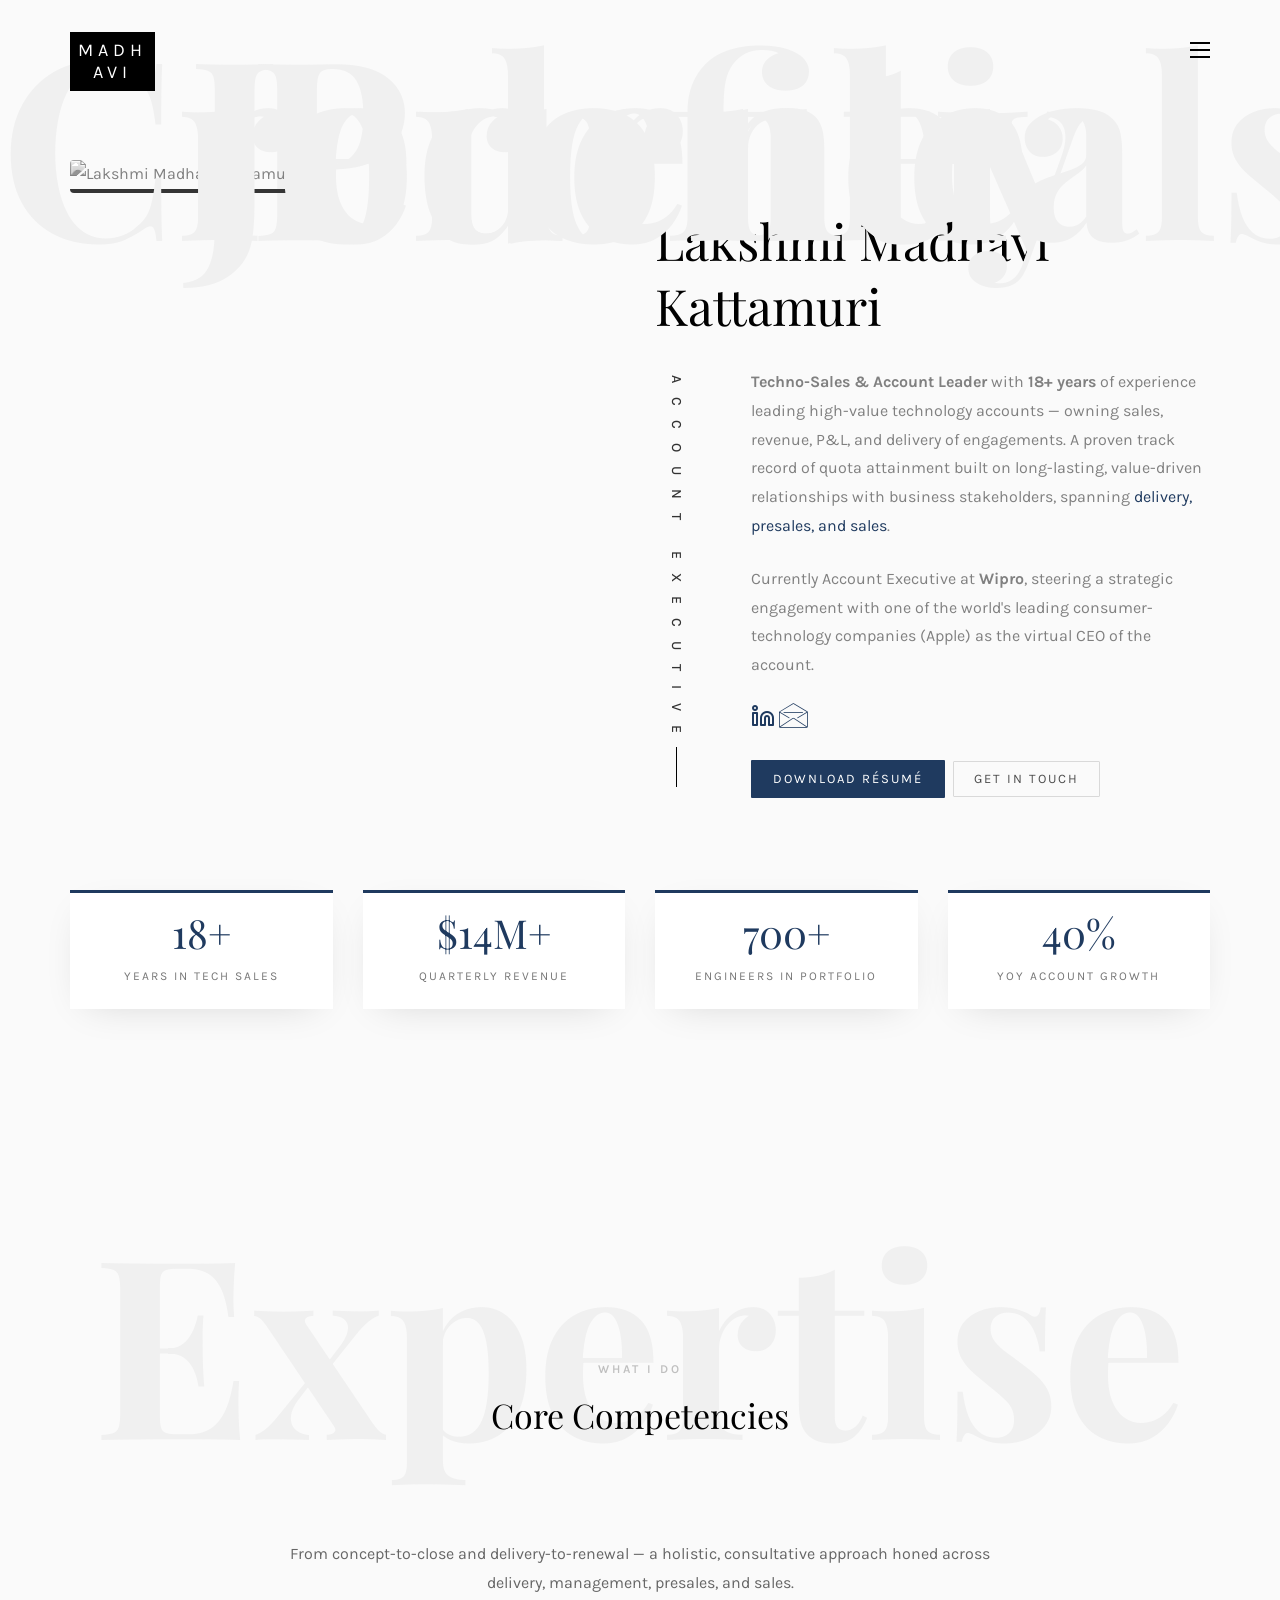
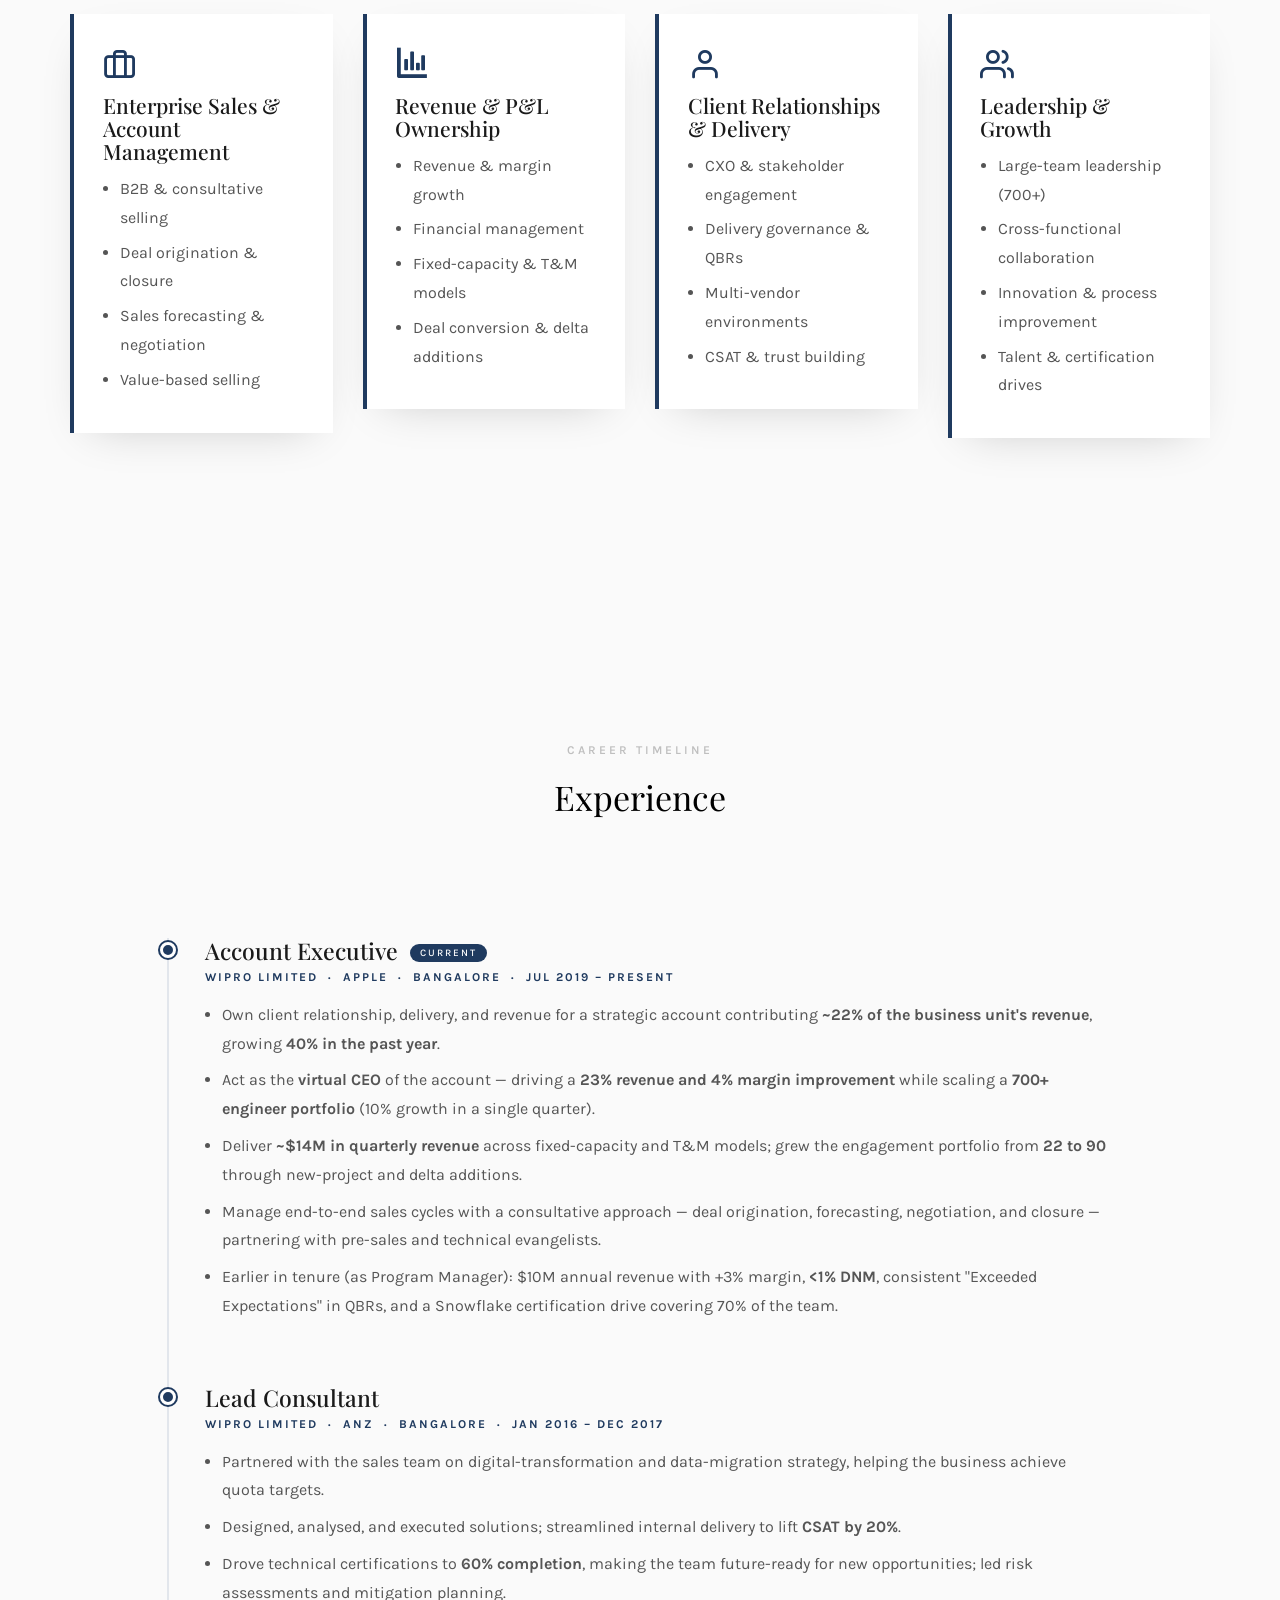
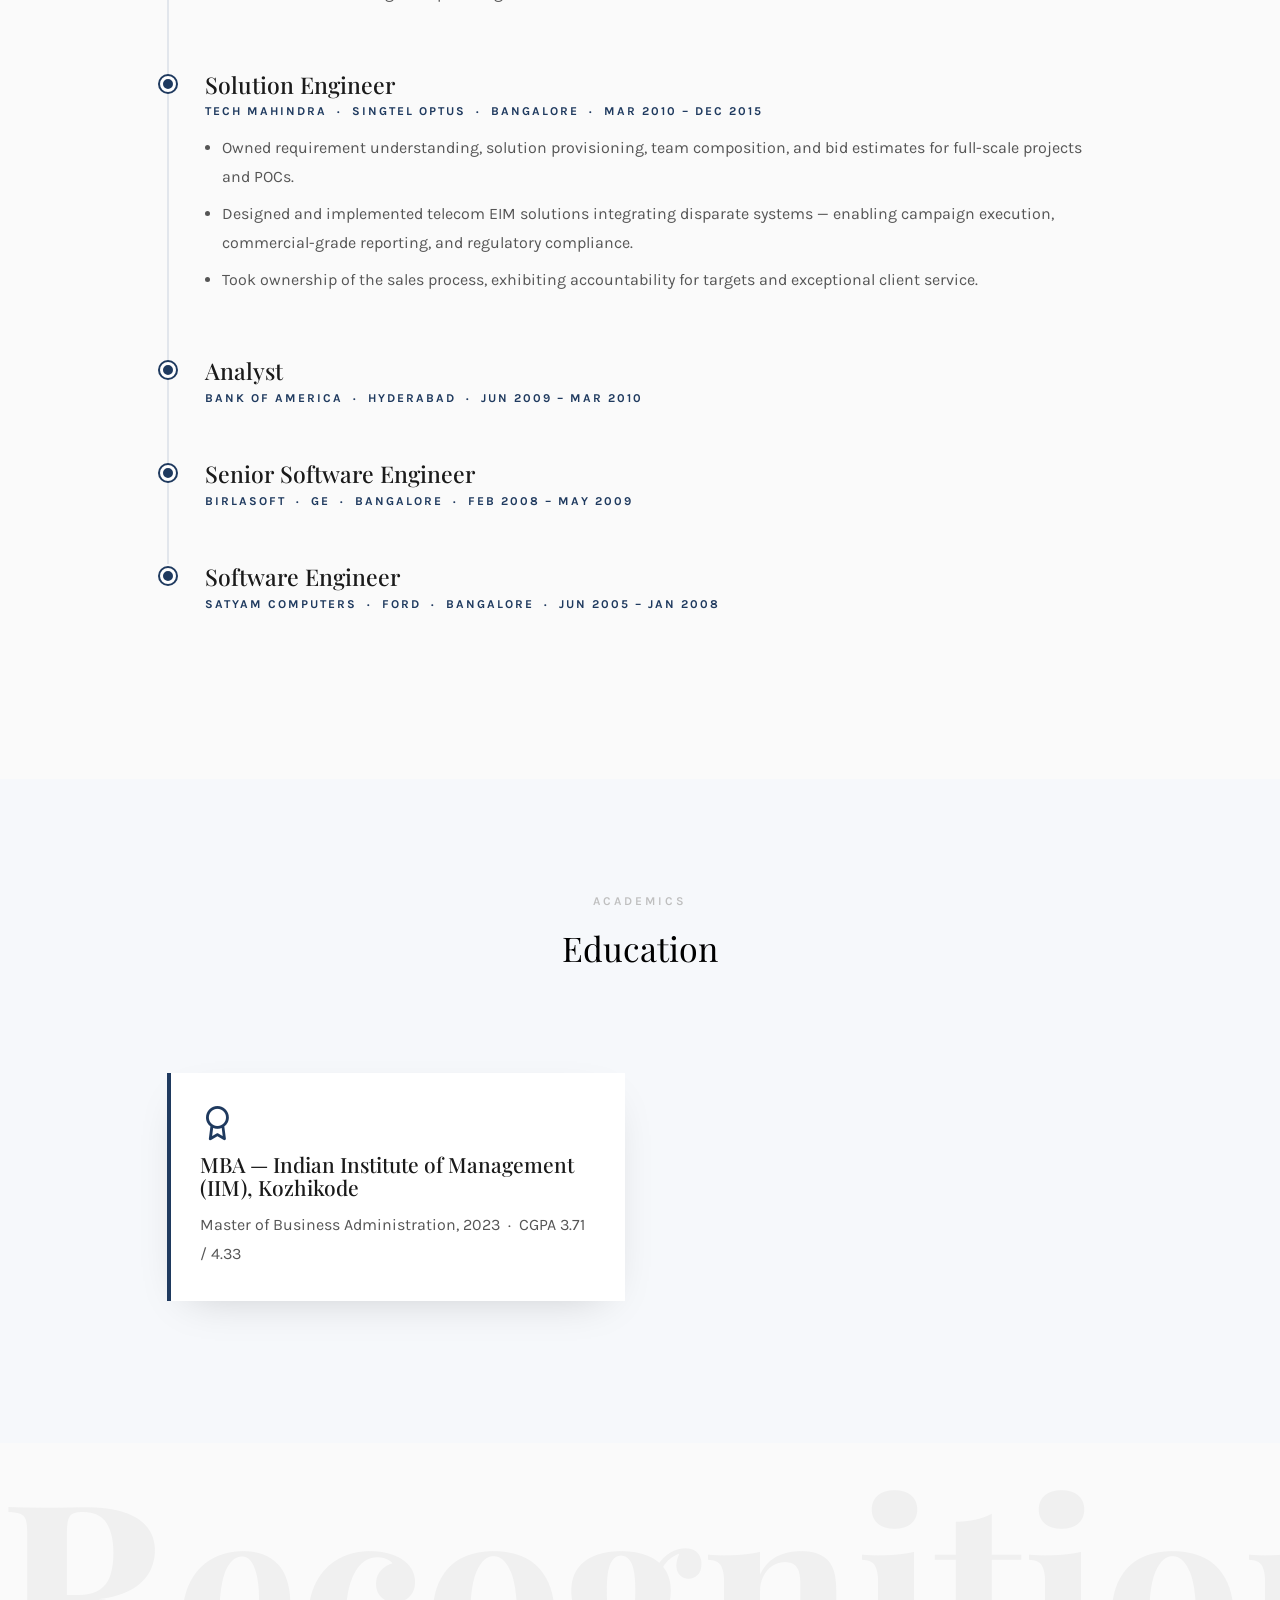
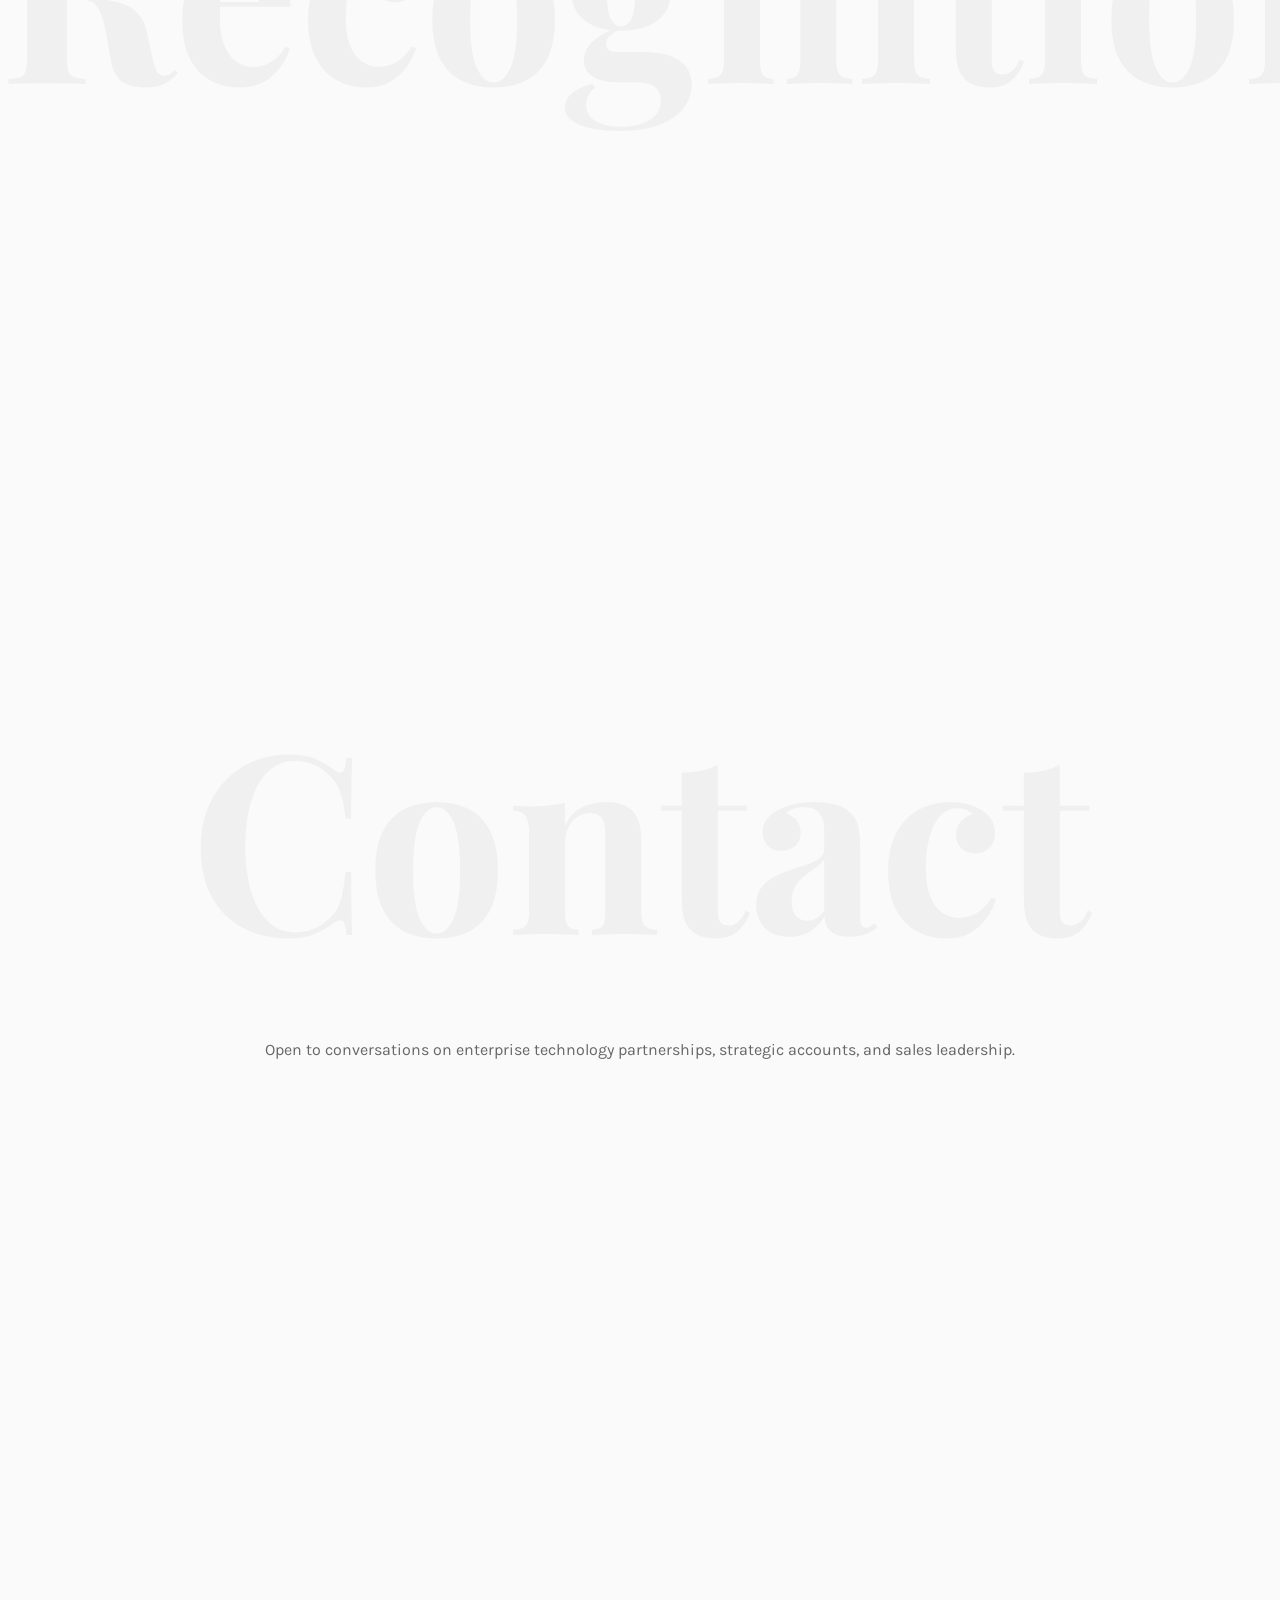
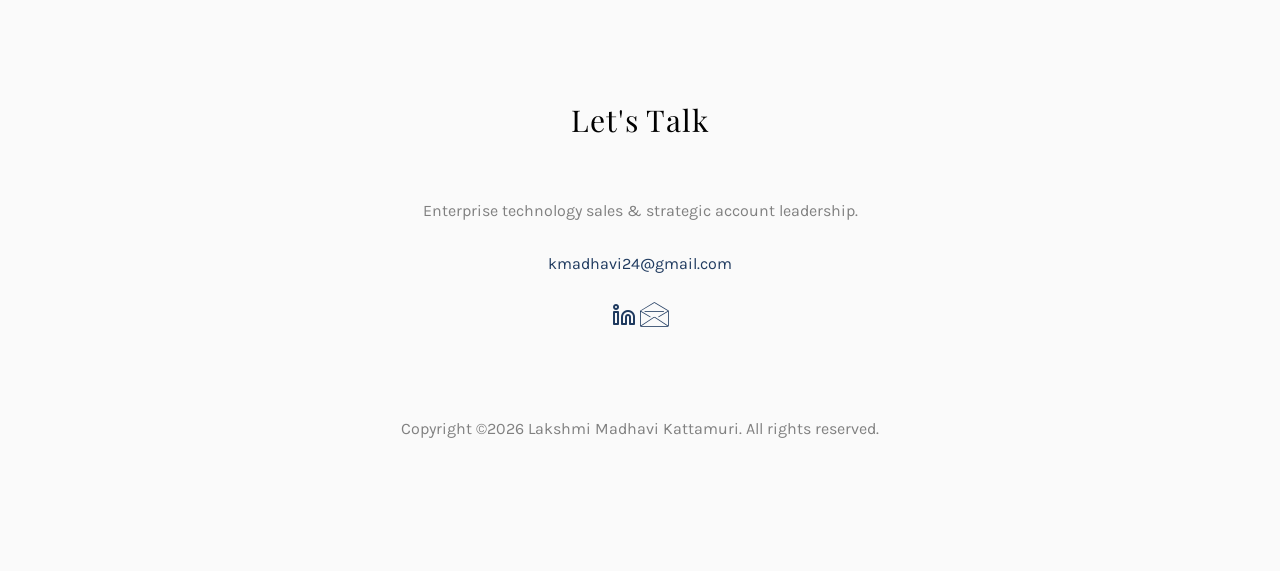
==== commit 02973834: "update" ====
--- a/index.html
+++ b/index.html
@@ -3,29 +3,29 @@
 	<head>
 	<meta charset="utf-8">
 	<meta http-equiv="X-UA-Compatible" content="IE=edge">
-	<title>Noah Template</title>
+	<title>Lakshmi Madhavi Kattamuri &mdash; Techno-Sales &amp; Account Leader</title>
 	<meta name="viewport" content="width=device-width, initial-scale=1">
-	<meta name="description" content="" />
-	<meta name="keywords" content="" />
-	<meta name="author" content="" />
+	<meta name="description" content="Lakshmi Madhavi Kattamuri — Techno-Sales & Account Leader with 18+ years in IT and technology sales. IIM Kozhikode MBA, NIT Warangal engineer. Account Executive at Wipro managing multi-million-dollar global technology accounts." />
+	<meta name="keywords" content="Account Executive, Technology Sales, Account Management, Enterprise Sales, B2B Sales, Revenue Management, P&L, IIM Kozhikode, NIT Warangal, Wipro" />
+	<meta name="author" content="Lakshmi Madhavi Kattamuri" />
 
   <!-- Facebook and Twitter integration -->
-	<meta property="og:title" content=""/>
-	<meta property="og:image" content=""/>
-	<meta property="og:url" content=""/>
-	<meta property="og:site_name" content=""/>
-	<meta property="og:description" content=""/>
-	<meta name="twitter:title" content="" />
-	<meta name="twitter:image" content="" />
-	<meta name="twitter:url" content="" />
-	<meta name="twitter:card" content="" />
+	<meta property="og:title" content="Lakshmi Madhavi Kattamuri — Techno-Sales & Account Leader"/>
+	<meta property="og:image" content="images/profile_photo.jpg"/>
+	<meta property="og:url" content="https://madhavi.redarm.in"/>
+	<meta property="og:site_name" content="Lakshmi Madhavi Kattamuri"/>
+	<meta property="og:description" content="18+ years in IT and technology sales. IIM Kozhikode MBA, NIT Warangal engineer. Account Executive at Wipro."/>
+	<meta name="twitter:title" content="Lakshmi Madhavi Kattamuri — Techno-Sales & Account Leader" />
+	<meta name="twitter:image" content="images/profile_photo.jpg" />
+	<meta name="twitter:url" content="https://madhavi.redarm.in" />
+	<meta name="twitter:card" content="summary_large_image" />
 
 	<!-- Place favicon.ico and apple-touch-icon.png in the root directory -->
 	<link rel="shortcut icon" href="favicon.ico">
 
 	<link href="https://fonts.googleapis.com/css?family=Karla:400,700" rel="stylesheet">
 	<link href="https://fonts.googleapis.com/css?family=Playfair+Display:400,400i,700" rel="stylesheet">
-	
+
 	<!-- Animate.css -->
 	<link rel="stylesheet" href="css/animate.css">
 	<!-- Icomoon Icon Fonts-->
@@ -40,6 +40,127 @@
 
 	<link rel="stylesheet" href="css/style.css">
 
+	<!-- Profile-specific refinements (navy executive theme) -->
+	<style>
+		:root { --navy: #1F3A5F; --navy-light: #2c5a8c; --ink: #333333; }
+
+		/* Duotone-friendly headshot treatment: navy tint + soft frame */
+		.profile-photo {
+			width: 100%;
+			border-radius: 4px;
+			filter: grayscale(100%) contrast(1.03);
+			border-bottom: 4px solid var(--navy);
+			box-shadow: 0 24px 60px -20px rgba(31,58,95,0.45);
+		}
+
+		/* Stat highlights */
+		.stat-row { margin-top: 3em; }
+		.stat {
+			text-align: center;
+			padding: 1.2em 0.5em;
+			border-top: 3px solid var(--navy);
+			background: #fff;
+			box-shadow: 0 10px 40px -18px rgba(0,0,0,0.18);
+			margin-bottom: 30px;
+			height: 100%;
+		}
+		.stat .num {
+			font-family: "Playfair Display", Georgia, serif;
+			font-size: 40px;
+			line-height: 1;
+			color: var(--navy);
+			display: block;
+			margin-bottom: 8px;
+		}
+		.stat .lbl {
+			font-size: 12px;
+			letter-spacing: 2px;
+			text-transform: uppercase;
+			color: #777;
+		}
+
+		/* Reusable navy card (competencies / achievements / education) */
+		.card-navy {
+			background: #fff;
+			padding: 2em 1.8em;
+			margin-bottom: 30px;
+			border-left: 4px solid var(--navy);
+			box-shadow: 0 14px 44px -22px rgba(0,0,0,0.22);
+			height: 100%;
+		}
+		.card-navy .ic {
+			font-size: 34px;
+			color: var(--navy);
+			margin-bottom: 14px;
+			display: inline-block;
+		}
+		.card-navy h3 {
+			font-family: "Playfair Display", Georgia, serif;
+			font-size: 21px;
+			margin: 0 0 12px;
+			color: #1a1a1a;
+		}
+		.card-navy ul { padding-left: 1.1em; margin: 0; }
+		.card-navy ul li { margin-bottom: 6px; color: #555; }
+		.card-navy p { color: #555; margin: 0; }
+
+		/* Experience timeline */
+		.timeline { position: relative; margin-top: 1em; }
+		.tl-item {
+			position: relative;
+			padding: 0 0 2.5em 2.2em;
+			border-left: 2px solid #e2e6ec;
+		}
+		.tl-item:last-child { border-left-color: transparent; }
+		.tl-item:before {
+			content: '';
+			position: absolute;
+			left: -9px; top: 4px;
+			width: 16px; height: 16px;
+			border-radius: 50%;
+			background: var(--navy);
+			border: 3px solid #fff;
+			box-shadow: 0 0 0 2px var(--navy);
+		}
+		.tl-item .role {
+			font-family: "Playfair Display", Georgia, serif;
+			font-size: 23px;
+			color: #1a1a1a;
+			margin: 0 0 4px;
+		}
+		.tl-item .meta {
+			font-size: 12px;
+			letter-spacing: 2px;
+			text-transform: uppercase;
+			color: var(--navy);
+			font-weight: 700;
+			margin-bottom: 12px;
+			display: block;
+		}
+		.tl-item ul { padding-left: 1.1em; }
+		.tl-item ul li { margin-bottom: 8px; color: #555; }
+		.tl-item.current .role:after {
+			content: 'Current';
+			font-family: "Karla", sans-serif;
+			font-size: 10px;
+			letter-spacing: 2px;
+			text-transform: uppercase;
+			background: var(--navy);
+			color: #fff;
+			padding: 3px 10px;
+			border-radius: 20px;
+			margin-left: 12px;
+			vertical-align: middle;
+		}
+		.section-lead {
+			max-width: 760px;
+			margin: 0 auto 1em;
+			color: #666;
+			text-align: center;
+		}
+		#colorlib-experience, #colorlib-education { padding: 7em 0; }
+		#colorlib-education { background: #f6f8fb; }
+	</style>
 
 	<!-- Modernizr JS -->
 	<script src="js/modernizr-2.6.2.min.js"></script>
@@ -57,393 +178,332 @@
 			<div class="colorlib-table-cell js-fullheight">
 				<div class="row">
 					<div class="col-md-12">
-						<div class="form-group">
-							<input type="text" class="form-control" id="search" placeholder="Enter any key to search...">
-							<button type="submit" class="btn btn-primary"><i class="icon-search3"></i></button>
-						</div>
+						<ul>
+							<li class="active"><a href="#about">Home</a></li>
+							<li><a href="#expertise">Expertise</a></li>
+							<li><a href="#experience">Experience</a></li>
+							<li><a href="#education">Education</a></li>
+							<li><a href="#achievements">Achievements</a></li>
+							<li><a href="#contact">Contact</a></li>
+						</ul>
 					</div>
 				</div>
 				<div class="row">
 					<div class="col-md-12">
-						<ul>
-							<li class="active"><a href="index.html">Home</a></li>
-							<li><a href="services.html">Services</a></li>
-							<li><a href="work.html">Work</a></li>
-							<li><a href="blog.html">Blog</a></li>
-							<li><a href="about.html">About</a></li>
-							<li><a href="contact.html">Contact</a></li>
-						</ul>
-					</div>
-				</div>
-				<div class="row">
-					<div class="col-md-12">
-						<h2 class="head-title">Works</h2>
-						<a href="images/work-1.jpg" class="gallery image-popup-link text-center" style="background-image: url(images/work-1.jpg);">
-							<span><i class="icon-search3"></i></span>
-						</a>
-						<a href="images/work-2.jpg" class="gallery image-popup-link text-center" style="background-image: url(images/work-2.jpg);">
-							<span><i class="icon-search3"></i></span>
-						</a>
-						<a href="images/work-3.jpg" class="gallery image-popup-link text-center" style="background-image: url(images/work-3.jpg);">
-							<span><i class="icon-search3"></i></span>
-						</a>
-						<a href="images/work-4.jpg" class="gallery image-popup-link text-center" style="background-image: url(images/work-4.jpg);">
-							<span><i class="icon-search3"></i></span>
-						</a>
+						<h2 class="head-title">Let's Connect</h2>
+						<p class="colorlib-social-icons">
+							<a href="https://www.linkedin.com/in/klmadhavi/" target="_blank" rel="noopener"><i class="icon-linkedin3"></i></a>
+							<a href="mailto:kmadhavi24@gmail.com"><i class="icon-envelope2"></i></a>
+						</p>
 					</div>
 				</div>
 			</div>
 		</div>
 	</nav>
-	
+
 	<div id="colorlib-page">
 		<header>
 			<div class="container">
 				<div class="row">
 					<div class="col-md-12">
 						<div class="colorlib-navbar-brand">
-							<a class="colorlib-logo" href="index.html"><span>No</span><span>ah</span></a>
+							<a class="colorlib-logo" href="index.html"><span>Madh</span><span>avi</span></a>
 						</div>
 						<a href="#" class="js-colorlib-nav-toggle colorlib-nav-toggle"><i></i></a>
 					</div>
 				</div>
 			</div>
 		</header>
-		<div id="colorlib-about">
+
+		<!-- ABOUT / HERO -->
+		<div id="colorlib-about" name="about">
+			<a name="about"></a>
 			<div class="container">
 				<div class="row text-center">
-					<h2 class="bold">About</h2>
-				</div>
-				<div class="row">
+					<h2 class="bold">Profile</h2>
+				</div>
+				<div class="row row-padded-bottom">
 					<div class="col-md-5 animate-box">
-						<div class="owl-carousel3">
-							<div class="item">
-								<img class="img-responsive about-img" src="images/about.jpg" alt="html5 bootstrap template by colorlib.com">
-							</div>
-							<div class="item">
-								<img class="img-responsive about-img" src="images/about-2.jpg" alt="html5 bootstrap template by colorlib.com">
-							</div>
-						</div>
+						<img class="profile-photo" src="images/profile_photo.jpg" alt="Lakshmi Madhavi Kattamuri">
 					</div>
 					<div class="col-md-6 col-md-push-1 animate-box">
 						<div class="about-desc">
-							<div class="owl-carousel3">
-								<div class="item">
-									<h2><span>Noah</span><span>Henderson</span></h2>
-								</div>
-								<div class="item">
-									<h2><span>I'm</span><span>A Designer</span></h2>
-								</div>
-							</div>
+							<h2><span>Lakshmi Madhavi</span><span>Kattamuri</span></h2>
 							<div class="desc">
 								<div class="rotate">
-									<h2 class="heading">About</h2>
+									<h2 class="heading">Account Executive</h2>
 								</div>
-								<p>A small river named Duden <a href="#">flows by their place</a> and supplies it with the necessary regelialia. It is a paradisematic country, in which roasted parts of sentences fly into your mouth. Even the all-powerful Pointing has no control about the blind texts it is an almost unorthographic life.</p>
+								<p><strong>Techno-Sales &amp; Account Leader</strong> with <strong>18+ years</strong> of experience leading high-value technology accounts &mdash; owning sales, revenue, P&amp;L, and delivery of engagements. A proven track record of quota attainment built on long-lasting, value-driven relationships with business stakeholders, spanning <a href="#experience">delivery, presales, and sales</a>.</p>
+								<p>Currently Account Executive at <strong>Wipro</strong>, steering a strategic engagement with one of the world's leading consumer-technology companies (Apple) as the virtual CEO of the account.</p>
 								<p class="colorlib-social-icons">
-									<a href="#"><i class="icon-facebook4"></i></a>
-									<a href="#"><i class="icon-twitter3"></i></a>
-									<a href="#"><i class="icon-googleplus"></i></a>
-									<a href="#"><i class="icon-dribbble2"></i></a>
+									<a href="https://www.linkedin.com/in/klmadhavi/" target="_blank" rel="noopener"><i class="icon-linkedin3"></i></a>
+									<a href="mailto:kmadhavi24@gmail.com"><i class="icon-envelope2"></i></a>
 								</p>
-								<p><a href="#" class="btn btn-primary btn-outline">Contact Me!</a></p>
-							</div>
-						</div>
-					</div>
-				</div>
-			</div>
-		</div>
+								<p>
+									<a href="docs/Madhavi_Resume.pdf" class="btn btn-primary" target="_blank" rel="noopener">Download Résumé</a>
+									<a href="#contact" class="btn btn-primary btn-outline">Get in Touch</a>
+								</p>
+							</div>
+						</div>
+					</div>
+				</div>
+				<div class="row stat-row">
+					<div class="col-md-3 col-sm-6 animate-box">
+						<div class="stat"><span class="num">18+</span><span class="lbl">Years in Tech Sales</span></div>
+					</div>
+					<div class="col-md-3 col-sm-6 animate-box">
+						<div class="stat"><span class="num">$14M+</span><span class="lbl">Quarterly Revenue</span></div>
+					</div>
+					<div class="col-md-3 col-sm-6 animate-box">
+						<div class="stat"><span class="num">700+</span><span class="lbl">Engineers in Portfolio</span></div>
+					</div>
+					<div class="col-md-3 col-sm-6 animate-box">
+						<div class="stat"><span class="num">40%</span><span class="lbl">YoY Account Growth</span></div>
+					</div>
+				</div>
+			</div>
+		</div>
+
+		<!-- EXPERTISE / CORE COMPETENCIES -->
 		<div id="colorlib-services">
+			<a name="expertise"></a>
 			<div class="container">
 				<div class="row text-center">
-					<h2 class="bold">Services</h2>
-				</div>
-				<div class="row">
-					<div class="col-md-12">
-						<div class="services-flex">
-							<div class="one-third">
-								<div class="row">
-									<div class="col-md-12 col-md-offset-0 animate-box intro-heading">
-										<span>My Services</span>
-										<h2>Here Are Some of My Skills</h2>
-									</div>
-								</div>
-								<div class="row">
-									<div class="col-md-12">
-										<div class="rotate">
-											<h2 class="heading">Services</h2>
-										</div>
-									</div>
-									<div class="col-md-6">
-										<div class="services animate-box">
-											<h3>1 - Graphic Design</h3>
-											<ul>
-												<li>UI Design</li>
-												<li>Website &amp; Digital Design</li>
-												<li>Brading &amp; Visual Identity</li>
-												<li>Print Design</li>
-											</ul>
-										</div>
-										<div class="services animate-box">
-											<h3>3 - Front End Development</h3>
-											<ul>
-												<li>HTML / CSS</li>
-												<li>JS &amp; Jquery Startup</li>
-												<li>WordPress</li>
-												<li>Jomla</li>
-											</ul>
-										</div>
-									</div>
-									<div class="col-md-6">
-										<div class="services animate-box">
-											<h3>2 - Illustration</h3>
-											<ul>
-												<li>Editorial</li>
-												<li>Narrative</li>
-												<li>Motion Graphics</li>
-												<li>Animation</li>
-												<li>Visual Effects</li>
-											</ul>
-										</div>
-										<div class="services animate-box">
-											<h3>4 - Web Marketing</h3>
-											<ul>
-												<li>Sales Marketing</li>
-												<li>Invoice</li>
-												<li>eCommerce</li>
-											</ul>
-										</div>
-									</div>
-								</div>
-							</div>
-							<div class="one-forth services-img" style="background-image: url(images/services-img-1.jpg);">
-							</div>
-						</div>
-					</div>
-				</div>
-			</div>
-		</div>
-
-		<div id="colorlib-work">
+					<h2 class="bold">Expertise</h2>
+				</div>
+				<div class="row">
+					<div class="col-md-12 col-md-offset-0 text-center animate-box intro-heading">
+						<span>What I Do</span>
+						<h2>Core Competencies</h2>
+					</div>
+				</div>
+				<p class="section-lead">From concept-to-close and delivery-to-renewal &mdash; a holistic, consultative approach honed across delivery, management, presales, and sales.</p>
+				<div class="row">
+					<div class="col-md-3 col-sm-6 animate-box">
+						<div class="card-navy">
+							<i class="icon-briefcase2 ic"></i>
+							<h3>Enterprise Sales &amp; Account Management</h3>
+							<ul>
+								<li>B2B &amp; consultative selling</li>
+								<li>Deal origination &amp; closure</li>
+								<li>Sales forecasting &amp; negotiation</li>
+								<li>Value-based selling</li>
+							</ul>
+						</div>
+					</div>
+					<div class="col-md-3 col-sm-6 animate-box">
+						<div class="card-navy">
+							<i class="icon-chart ic"></i>
+							<h3>Revenue &amp; P&amp;L Ownership</h3>
+							<ul>
+								<li>Revenue &amp; margin growth</li>
+								<li>Financial management</li>
+								<li>Fixed-capacity &amp; T&amp;M models</li>
+								<li>Deal conversion &amp; delta additions</li>
+							</ul>
+						</div>
+					</div>
+					<div class="col-md-3 col-sm-6 animate-box">
+						<div class="card-navy">
+							<i class="icon-user2 ic"></i>
+							<h3>Client Relationships &amp; Delivery</h3>
+							<ul>
+								<li>CXO &amp; stakeholder engagement</li>
+								<li>Delivery governance &amp; QBRs</li>
+								<li>Multi-vendor environments</li>
+								<li>CSAT &amp; trust building</li>
+							</ul>
+						</div>
+					</div>
+					<div class="col-md-3 col-sm-6 animate-box">
+						<div class="card-navy">
+							<i class="icon-users2 ic"></i>
+							<h3>Leadership &amp; Growth</h3>
+							<ul>
+								<li>Large-team leadership (700+)</li>
+								<li>Cross-functional collaboration</li>
+								<li>Innovation &amp; process improvement</li>
+								<li>Talent &amp; certification drives</li>
+							</ul>
+						</div>
+					</div>
+				</div>
+			</div>
+		</div>
+
+		<!-- EXPERIENCE -->
+		<div id="colorlib-experience">
+			<a name="experience"></a>
 			<div class="container">
 				<div class="row text-center">
-					<h2 class="bold">Works</h2>
+					<h2 class="bold">Journey</h2>
 				</div>
 				<div class="row">
 					<div class="col-md-12 col-md-offset-0 text-center animate-box intro-heading">
-						<span>Portfolio</span>
-						<h2>Done Projects</h2>
-					</div>
-				</div>
-				<div class="row">
-					<div class="col-md-12">
-						<div class="rotate">
-							<h2 class="heading">Portfolio</h2>
-						</div>
-					</div>
-				</div>
-				<div class="row">
-					<div class="col-md-12">
-						<div class="work-entry animate-box">
-							<a href="work.html" class="work-img" style="background-image: url(images/work-1.jpg);">
-								<div class="display-t">
-									<div class="work-name">
-										<h2>Pursuing Best</h2>
-									</div>
-								</div>
-							</a>
-							<div class="col-md-4 col-md-offset-4">
-								<div class="desc">
-									<p>Far far away, behind the word mountains, far from the countries Vokalia and Consonantia, there live the blind texts. Separated they live in Bookmarksgrove right at the coast of the Semantics, a large language ocean.</p>
-									<p class="read"><a href="#">View details</a></p>
-								</div>
-							</div>
-						</div>
-					</div>
-					<div class="col-md-12">
-						<div class="work-entry animate-box">
-							<a href="work.html" class="work-img" style="background-image: url(images/work-2.jpg);">
-								<div class="display-t">
-									<div class="work-name">
-										<h2>Coordinates</h2>
-									</div>
-								</div>
-							</a>
-							<div class="col-md-4 col-md-offset-4">
-								<div class="desc">
-									<p>Far far away, behind the word mountains, far from the countries Vokalia and Consonantia, there live the blind texts. Separated they live in Bookmarksgrove right at the coast of the Semantics, a large language ocean.</p>
-									<p class="read"><a href="#">View Details</a></p>
-								</div>
-							</div>
-						</div>
-					</div>
-					<div class="col-md-12">
-						<div class="work-entry animate-box">
-							<a href="work.html" class="work-img" style="background-image: url(images/work-3.jpg);">
-								<div class="display-t">
-									<div class="work-name">
-										<h2>Cristall</h2>
-									</div>
-								</div>
-							</a>
-							<div class="col-md-4 col-md-offset-4">
-								<div class="desc">
-									<p>Far far away, behind the word mountains, far from the countries Vokalia and Consonantia, there live the blind texts. Separated they live in Bookmarksgrove right at the coast of the Semantics, a large language ocean.</p>
-									<p class="read"><a href="#">View details</a></p>
-								</div>
-							</div>
-						</div>
-					</div>
-					<div class="col-md-12">
-						<div class="work-entry animate-box">
-							<a href="work.html" class="work-img" style="background-image: url(images/work-4.jpg);">
-								<div class="display-t">
-									<div class="work-name">
-										<h2>Black</h2>
-									</div>
-								</div>
-							</a>
-							<div class="col-md-4 col-md-offset-4">
-								<div class="desc">
-									<p>Far far away, behind the word mountains, far from the countries Vokalia and Consonantia, there live the blind texts. Separated they live in Bookmarksgrove right at the coast of the Semantics, a large language ocean.</p>
-									<p class="read"><a href="#">View details</a></p>
-								</div>
-							</div>
-						</div>
-					</div>
-				</div>
-			</div>
-		</div>
-
-		<div id="colorlib-blog">
+						<span>Career Timeline</span>
+						<h2>Experience</h2>
+					</div>
+				</div>
+				<div class="row">
+					<div class="col-md-10 col-md-offset-1">
+						<div class="timeline animate-box">
+
+							<div class="tl-item current">
+								<h2 class="role">Account Executive</h2>
+								<span class="meta">Wipro Limited &nbsp;&middot;&nbsp; Apple &nbsp;&middot;&nbsp; Bangalore &nbsp;&middot;&nbsp; Jul 2019 &ndash; Present</span>
+								<ul>
+									<li>Own client relationship, delivery, and revenue for a strategic account contributing <strong>~22% of the business unit's revenue</strong>, growing <strong>40% in the past year</strong>.</li>
+									<li>Act as the <strong>virtual CEO</strong> of the account &mdash; driving a <strong>23% revenue and 4% margin improvement</strong> while scaling a <strong>700+ engineer portfolio</strong> (10% growth in a single quarter).</li>
+									<li>Deliver <strong>~$14M in quarterly revenue</strong> across fixed-capacity and T&amp;M models; grew the engagement portfolio from <strong>22 to 90</strong> through new-project and delta additions.</li>
+									<li>Manage end-to-end sales cycles with a consultative approach &mdash; deal origination, forecasting, negotiation, and closure &mdash; partnering with pre-sales and technical evangelists.</li>
+									<li>Earlier in tenure (as Program Manager): $10M annual revenue with +3% margin, <strong>&lt;1% DNM</strong>, consistent "Exceeded Expectations" in QBRs, and a Snowflake certification drive covering 70% of the team.</li>
+								</ul>
+							</div>
+
+							<div class="tl-item">
+								<h2 class="role">Lead Consultant</h2>
+								<span class="meta">Wipro Limited &nbsp;&middot;&nbsp; ANZ &nbsp;&middot;&nbsp; Bangalore &nbsp;&middot;&nbsp; Jan 2016 &ndash; Dec 2017</span>
+								<ul>
+									<li>Partnered with the sales team on digital-transformation and data-migration strategy, helping the business achieve quota targets.</li>
+									<li>Designed, analysed, and executed solutions; streamlined internal delivery to lift <strong>CSAT by 20%</strong>.</li>
+									<li>Drove technical certifications to <strong>60% completion</strong>, making the team future-ready for new opportunities; led risk assessments and mitigation planning.</li>
+								</ul>
+							</div>
+
+							<div class="tl-item">
+								<h2 class="role">Solution Engineer</h2>
+								<span class="meta">Tech Mahindra &nbsp;&middot;&nbsp; Singtel Optus &nbsp;&middot;&nbsp; Bangalore &nbsp;&middot;&nbsp; Mar 2010 &ndash; Dec 2015</span>
+								<ul>
+									<li>Owned requirement understanding, solution provisioning, team composition, and bid estimates for full-scale projects and POCs.</li>
+									<li>Designed and implemented telecom EIM solutions integrating disparate systems &mdash; enabling campaign execution, commercial-grade reporting, and regulatory compliance.</li>
+									<li>Took ownership of the sales process, exhibiting accountability for targets and exceptional client service.</li>
+								</ul>
+							</div>
+
+							<div class="tl-item">
+								<h2 class="role">Analyst</h2>
+								<span class="meta">Bank of America &nbsp;&middot;&nbsp; Hyderabad &nbsp;&middot;&nbsp; Jun 2009 &ndash; Mar 2010</span>
+							</div>
+
+							<div class="tl-item">
+								<h2 class="role">Senior Software Engineer</h2>
+								<span class="meta">Birlasoft &nbsp;&middot;&nbsp; GE &nbsp;&middot;&nbsp; Bangalore &nbsp;&middot;&nbsp; Feb 2008 &ndash; May 2009</span>
+							</div>
+
+							<div class="tl-item">
+								<h2 class="role">Software Engineer</h2>
+								<span class="meta">Satyam Computers &nbsp;&middot;&nbsp; Ford &nbsp;&middot;&nbsp; Bangalore &nbsp;&middot;&nbsp; Jun 2005 &ndash; Jan 2008</span>
+							</div>
+
+						</div>
+					</div>
+				</div>
+			</div>
+		</div>
+
+		<!-- EDUCATION -->
+		<div id="colorlib-education">
+			<a name="education"></a>
 			<div class="container">
 				<div class="row text-center">
-					<h2 class="bold">Blog</h2>
+					<h2 class="bold">Credentials</h2>
 				</div>
 				<div class="row">
 					<div class="col-md-12 col-md-offset-0 text-center animate-box intro-heading">
-						<span>Blog</span>
-						<h2>Read Our Case</h2>
-					</div>
-				</div>
-				<div class="row">
-					<div class="col-md-12">
-						<div class="rotate">
-							<h2 class="heading">Our Blog</h2>
-						</div>
-					</div>
-				</div>
-				<div class="row animate-box">
-					<div class="owl-carousel1">
-						<div class="item">
-							<div class="col-md-12">
-								<div class="article">
-									<a href="blog.html" class="blog-img">
-										<img class="img-responsive" src="images/img-1.jpg" alt="html5 bootstrap by colorlib.com">
-										<div class="overlay"></div>
-										<div class="link">
-											<span class="read">Read more</h2>
-										</div>
-									</a>
-									<div class="desc">
-										<span class="meta">15, Feb 2018</span>
-										<h2><a href="blog.html">A Japanese Constellation</a></h2>
-										<p>When she reached the first hills of the Italic Mountains, she had a last view back on the skyline of her hometown Bookmarksgrove</p>
-									</div>
-								</div>
-							</div>
-						</div>
-						<div class="item">
-							<div class="col-md-12">
-								<div class="article">
-									<a href="blog.html" class="blog-img">
-										<img class="img-responsive" src="images/img-2.jpg" alt="html5 bootstrap by colorlib.com">
-										<div class="overlay"></div>
-										<div class="link">
-											<span class="read">Read more</h2>
-										</div>
-									</a>
-									<div class="desc">
-										<span class="meta">15, Feb 2018</span>
-										<h2><a href="blog.html">A Japanese Constellation</a></h2>
-										<p>When she reached the first hills of the Italic Mountains, she had a last view back on the skyline of her hometown Bookmarksgrove</p>
-									</div>
-								</div>
-							</div>
-						</div>
-						<div class="item">
-							<div class="col-md-12">
-								<div class="article">
-									<a href="blog.html" class="blog-img">
-										<img class="img-responsive" src="images/img-3.jpg" alt="html5 bootstrap by colorlib.com">
-										<div class="overlay"></div>
-										<div class="link">
-											<span class="read">Read more</h2>
-										</div>
-									</a>
-									<div class="desc">
-										<span class="meta">15, Feb 2018</span>
-										<h2><a href="blog.html">A Japanese Constellation</a></h2>
-										<p>When she reached the first hills of the Italic Mountains, she had a last view back on the skyline of her hometown Bookmarksgrove</p>
-									</div>
-								</div>
-							</div>
-						</div>
-					</div>
-				</div>
-			</div>
-		</div>
-
-		<div id="colorlib-testimony">
+						<span>Academics</span>
+						<h2>Education</h2>
+					</div>
+				</div>
+				<div class="row">
+					<div class="col-md-5 col-md-offset-1 animate-box">
+						<div class="card-navy">
+							<i class="icon-award ic"></i>
+							<h3>MBA &mdash; Indian Institute of Management (IIM), Kozhikode</h3>
+							<p>Master of Business Administration, 2023 &nbsp;&middot;&nbsp; CGPA 3.71 / 4.33</p>
+						</div>
+					</div>
+					<div class="col-md-5 animate-box">
+						<div class="card-navy">
+							<i class="icon-book ic"></i>
+							<h3>B.Tech &mdash; National Institute of Technology (NIT), Warangal</h3>
+							<p>Bachelor of Technology, 2005 &nbsp;&middot;&nbsp; CGPA 7.7 / 10</p>
+						</div>
+					</div>
+				</div>
+			</div>
+		</div>
+
+		<!-- ACHIEVEMENTS -->
+		<div id="colorlib-services">
+			<a name="achievements"></a>
 			<div class="container">
 				<div class="row text-center">
-					<h2 class="bold">Testimonies</h2>
+					<h2 class="bold">Recognition</h2>
 				</div>
 				<div class="row">
 					<div class="col-md-12 col-md-offset-0 text-center animate-box intro-heading">
-						<span>Testimonies</span>
-						<h2>Clients Says</h2>
-					</div>
-				</div>
-				<div class="row">
-					<div class="col-md-12">
-						<div class="rotate">
-							<h2 class="heading">Says</h2>
-						</div>
-					</div>
-				</div>
-				<div class="row animate-box">
-					<div class="owl-carousel">
-						<div class="item">
-							<div class="col-md-12 text-center">
-								<div class="testimony">
-									<blockquote>
-										<p>"A small river named Duden flows by their place and supplies it with the necessary regelialia.</p>
-										<span>" &mdash; George Brooks</span>
-									</blockquote>
-								</div>
-							</div>
-						</div>
-						<div class="item">
-							<div class="col-md-12 text-center">
-								<div class="testimony">
-									<blockquote>
-										<p>"Even the all-powerful Pointing has no control about the blind texts it is an almost unorthographic life One day however a small line of blind text by the name of Lorem Ipsum decided to leave for the far World of Grammar.</p>
-										<span>" &mdash; Daniel Foster</span>
-									</blockquote>
-								</div>
-							</div>
-						</div>
-						<div class="item">
-							<div class="col-md-12 text-center">
-								<div class="testimony">
-									<blockquote>
-										<p>"When she reached the first hills of the Italic Mountains, she had a last view back on the skyline of her hometown Bookmarksgrove</p>
-										<span>" &mdash; Liam Jenkins</span>
-									</blockquote>
-								</div>
-							</div>
-						</div>
+						<span>Milestones</span>
+						<h2>Achievements</h2>
+					</div>
+				</div>
+				<div class="row">
+					<div class="col-md-3 col-sm-6 animate-box">
+						<div class="card-navy">
+							<i class="icon-trophy2 ic"></i>
+							<h3>Wipro PRiSM</h3>
+							<p>Handpicked from a competitive pool of 100+ for Wipro's enterprise flagship program grooming top talent into sales leadership.</p>
+						</div>
+					</div>
+					<div class="col-md-3 col-sm-6 animate-box">
+						<div class="card-navy">
+							<i class="icon-award ic"></i>
+							<h3>Client Director's Award</h3>
+							<p>Recognised by the client director for outstanding contributions in the DAAI area.</p>
+						</div>
+					</div>
+					<div class="col-md-3 col-sm-6 animate-box">
+						<div class="card-navy">
+							<i class="icon-chart ic"></i>
+							<h3>Portfolio Growth</h3>
+							<p>Grew a strategic account portfolio from 22 to 90 engagements within two years through trust and delta additions.</p>
+						</div>
+					</div>
+					<div class="col-md-3 col-sm-6 animate-box">
+						<div class="card-navy">
+							<i class="icon-target2 ic"></i>
+							<h3>Delivery Excellence</h3>
+							<p>Consistent "Exceeded Expectations" ratings in Quarterly Business Reviews with &lt;1% DNM.</p>
+						</div>
+					</div>
+				</div>
+			</div>
+		</div>
+
+		<!-- CONTACT -->
+		<div id="colorlib-contact">
+			<a name="contact"></a>
+			<div class="container">
+				<div class="row text-center">
+					<h2 class="bold">Contact</h2>
+				</div>
+				<div class="row">
+					<div class="col-md-12 col-md-offset-0 text-center animate-box intro-heading">
+						<span>Let's Talk</span>
+						<h2>Get in Touch</h2>
+					</div>
+				</div>
+				<p class="section-lead">Open to conversations on enterprise technology partnerships, strategic accounts, and sales leadership.</p>
+				<div class="row">
+					<div class="col-md-8 col-md-offset-2 animate-box">
+						<ul class="contact-info">
+							<li><span><i class="icon-location3"></i></span>Bangalore, India</li>
+							<li><span><i class="icon-phone"></i></span><a href="tel:+919243548894">+91 92435 48894</a></li>
+							<li><span><i class="icon-envelope2"></i></span><a href="mailto:kmadhavi24@gmail.com">kmadhavi24@gmail.com</a></li>
+							<li><span><i class="icon-linkedin3"></i></span><a href="https://www.linkedin.com/in/klmadhavi/" target="_blank" rel="noopener">linkedin.com/in/klmadhavi</a></li>
+						</ul>
+						<p class="text-center" style="margin-top:2em;">
+							<a href="docs/Madhavi_Resume.pdf" class="btn btn-primary" target="_blank" rel="noopener">Download Résumé</a>
+						</p>
 					</div>
 				</div>
 			</div>
@@ -453,69 +513,27 @@
 			<div id="footer">
 				<div class="container">
 					<div class="row">
-						<div class="col-md-4 col-pb-sm">
-							<div class="row">
-								<div class="col-md-10">
-									<h2>Let's Talk</h2>
-									<p>A small river named Duden flows by their place and supplies.</p>
-									<p><a href="#">noah@info.com</a></p>
-									<p class="colorlib-social-icons">
-										<a href="#"><i class="icon-facebook4"></i></a>
-										<a href="#"><i class="icon-twitter3"></i></a>
-										<a href="#"><i class="icon-googleplus"></i></a>
-										<a href="#"><i class="icon-dribbble2"></i></a>
-									</p>
-								</div>
-							</div>
-						</div>
-						<div class="col-md-4 col-pb-sm">
-							<h2>Latest Blog</h2>
-							<div class="f-entry">
-								<a href="#" class="featured-img" style="background-image: url(images/img-1.jpg);"></a>
-								<div class="desc">
-									<span>February 15, 2018</span>
-									<h3><a href="#">Art Gallery in Japan</a></h3>
-								</div>
-							</div>
-							<div class="f-entry">
-								<a href="#" class="featured-img" style="background-image: url(images/img-2.jpg);"></a>
-								<div class="desc">
-									<span>February 9, 2018</span>
-									<h3><a href="#">A Japanese Constellation</a></h3>
-								</div>
-							</div>
-							<div class="f-entry">
-								<a href="#" class="featured-img" style="background-image: url(images/img-3.jpg);"></a>
-								<div class="desc">
-									<span>February 15, 2018</span>
-									<h3><a href="#">Road Trip</a></h3>
-								</div>
-							</div>
-						</div>
-						<div class="col-md-4 col-pb-sm">
-							<h2>Newsletter</h2>
-							<p>A small river named Duden flows by their place and supplies it with the necessary regelialia</p>
-							<div class="subscribe text-center">
-								<div class="form-group">
-									<input type="text" class="form-control text-center" placeholder="Enter Email address">
-									<input type="submit" value="Subscribe" class="btn btn-primary btn-custom">
-								</div>
-							</div>
+						<div class="col-md-6 col-md-offset-3 text-center col-pb-sm">
+							<h2>Let's Talk</h2>
+							<p>Enterprise technology sales &amp; strategic account leadership.</p>
+							<p><a href="mailto:kmadhavi24@gmail.com">kmadhavi24@gmail.com</a></p>
+							<p class="colorlib-social-icons">
+								<a href="https://www.linkedin.com/in/klmadhavi/" target="_blank" rel="noopener"><i class="icon-linkedin3"></i></a>
+								<a href="mailto:kmadhavi24@gmail.com"><i class="icon-envelope2"></i></a>
+							</p>
 						</div>
 					</div>
 					<div class="row">
 						<div class="col-md-12 text-center">
 							<p>
-								&copy; <!-- Link back to Colorlib can't be removed. Template is licensed under CC BY 3.0. -->
-Copyright &copy;<script>document.write(new Date().getFullYear());</script> All rights reserved | This template is made with <i class="icon-heart4" aria-hidden="true"></i> by <a href="https://colorlib.com" target="_blank">Colorlib</a>
-<!-- Link back to Colorlib can't be removed. Template is licensed under CC BY 3.0. -->
+								Copyright &copy;<script>document.write(new Date().getFullYear());</script> Lakshmi Madhavi Kattamuri. All rights reserved.
 							</p>
 						</div>
 					</div>
 				</div>
 			</div>
 		</footer>
-	
+
 	</div>
 
 	<!-- jQuery -->
@@ -535,6 +553,24 @@
 	<!-- Main JS (Do not remove) -->
 	<script src="js/main.js"></script>
 
+	<!-- Single-page nav: smooth scroll + close overlay on link click -->
+	<script>
+		$(function(){
+			$('#colorlib-main-nav a[href^="#"]').on('click', function(e){
+				var target = $(this.getAttribute('href'));
+				if (target.length) {
+					e.preventDefault();
+					if ($('body').hasClass('menu-show')) {
+						$('body').removeClass('menu-show');
+						$('#colorlib-main-nav > .js-colorlib-nav-toggle').removeClass('show');
+					}
+					$('html, body').animate({ scrollTop: target.offset().top - 20 }, 700, 'easeInOutExpo');
+					$('#colorlib-main-nav li').removeClass('active');
+					$(this).closest('li').addClass('active');
+				}
+			});
+		});
+	</script>
+
 	</body>
 </html>
-
--- a/css/style.css
+++ b/css/style.css
@@ -34,13 +34,13 @@
     overflow-y: hidden; }
 
 a {
-  color: #CA82F8;
+  color: #1F3A5F;
   -webkit-transition: 0.5s;
   -o-transition: 0.5s;
   transition: 0.5s; }
   a:hover {
     text-decoration: underline;
-    color: #CA82F8; }
+    color: #1F3A5F; }
   a:focus, a:active {
     outline: none; }
 
@@ -204,7 +204,7 @@
           outline: none;
           text-decoration: none; }
       #colorlib-main-nav ul li.active a {
-        color: #CA82F8; }
+        color: #1F3A5F; }
   #colorlib-main-nav .form-group {
     margin-bottom: 40px;
     position: relative;
@@ -238,7 +238,7 @@
     -moz-border-radius: 0;
     -ms-border-radius: 0;
     border-radius: 0;
-    background: #CA82F8;
+    background: #1F3A5F;
     color: #fff;
     border: none;
     padding: 16px; }
@@ -357,7 +357,7 @@
     font-family: "Karla", Arial, sans-serif;
     font-size: 14px;
     text-transform: uppercase;
-    letter-spacing: 1em;
+    letter-spacing: 0.4em;
     -webkit-transform: rotate(90deg);
     -moz-transform: rotate(90deg);
     -ms-transform: rotate(90deg);
@@ -898,7 +898,7 @@
       position: absolute;
       top: -80px;
       left: 20px;
-      background: #FFE9E3;
+      background: #eef2f7;
       color: #000;
       padding: 20px 10px;
       font-size: 12px;
@@ -988,18 +988,18 @@
     outline: none !important; }
 
 .btn-primary {
-  background: #CA82F8;
+  background: #1F3A5F;
   color: #fff;
-  border: 2px solid #CA82F8; }
+  border: 2px solid #1F3A5F; }
   .btn-primary:hover, .btn-primary:focus, .btn-primary:active {
-    background: #d49af9 !important;
-    border-color: #d49af9 !important; }
+    background: #2c5a8c !important;
+    border-color: #2c5a8c !important; }
   .btn-primary.btn-outline {
     background: transparent;
     color: #4d4d4d;
     border: 1px solid #d9d9d9; }
     .btn-primary.btn-outline:hover, .btn-primary.btn-outline:focus, .btn-primary.btn-outline:active {
-      background: #CA82F8;
+      background: #1F3A5F;
       color: #fff; }
 
 .btn-success {
@@ -1229,7 +1229,7 @@
       font-size: 16px;
       color: rgba(0, 0, 0, 0.5); }
     .contact-info li a {
-      color: #CA82F8; }
+      color: #1F3A5F; }
 
 .form-control {
   -webkit-box-shadow: none;
@@ -1261,7 +1261,7 @@
 
 .colorlib-social-icons i {
   font-size: 24px;
-  color: #CA82F8; }
+  color: #1F3A5F; }
 
 #footer {
   padding: 8em 0;
@@ -1278,7 +1278,7 @@
     text-decoration: none !important; }
   #footer p.colorlib-social-icons i {
     font-size: 24px;
-    color: #CA82F8; }
+    color: #1F3A5F; }
   #footer p .block {
     color: #1a1a1a;
     font-size: 14px; }
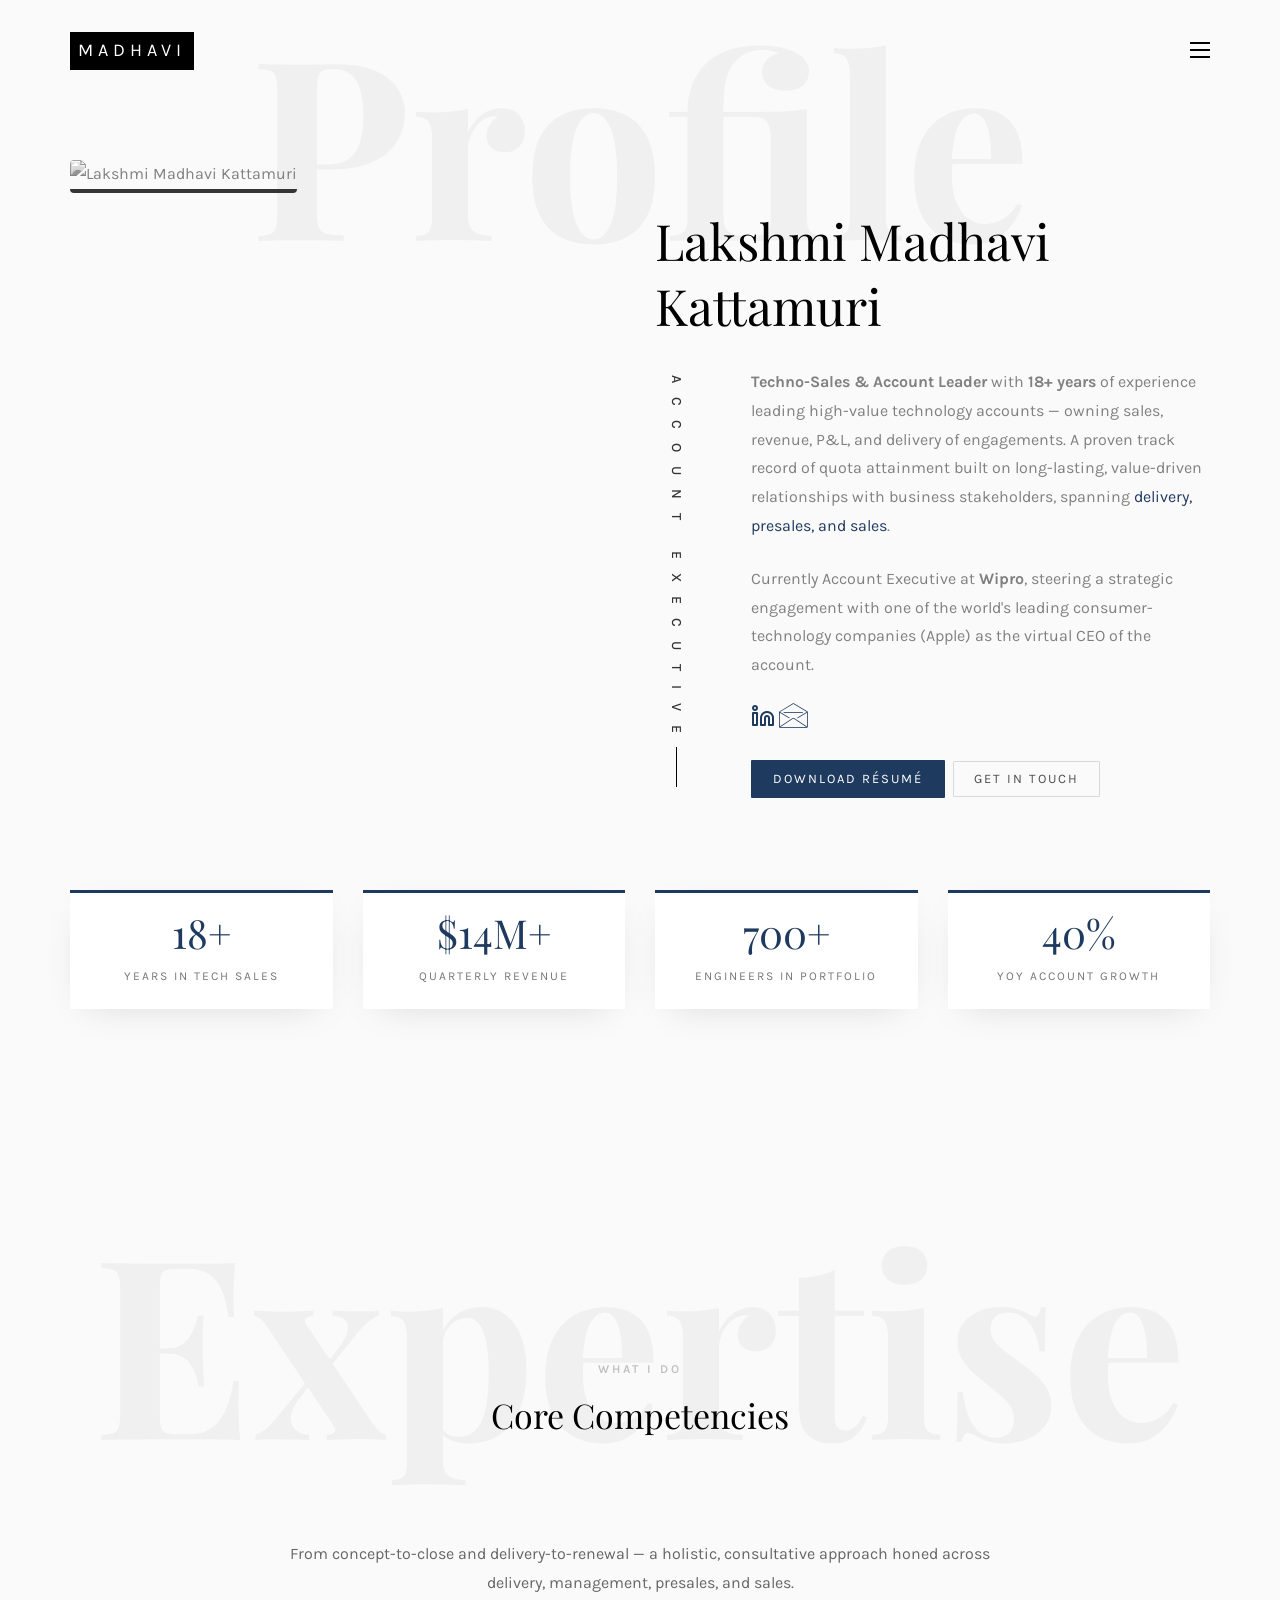
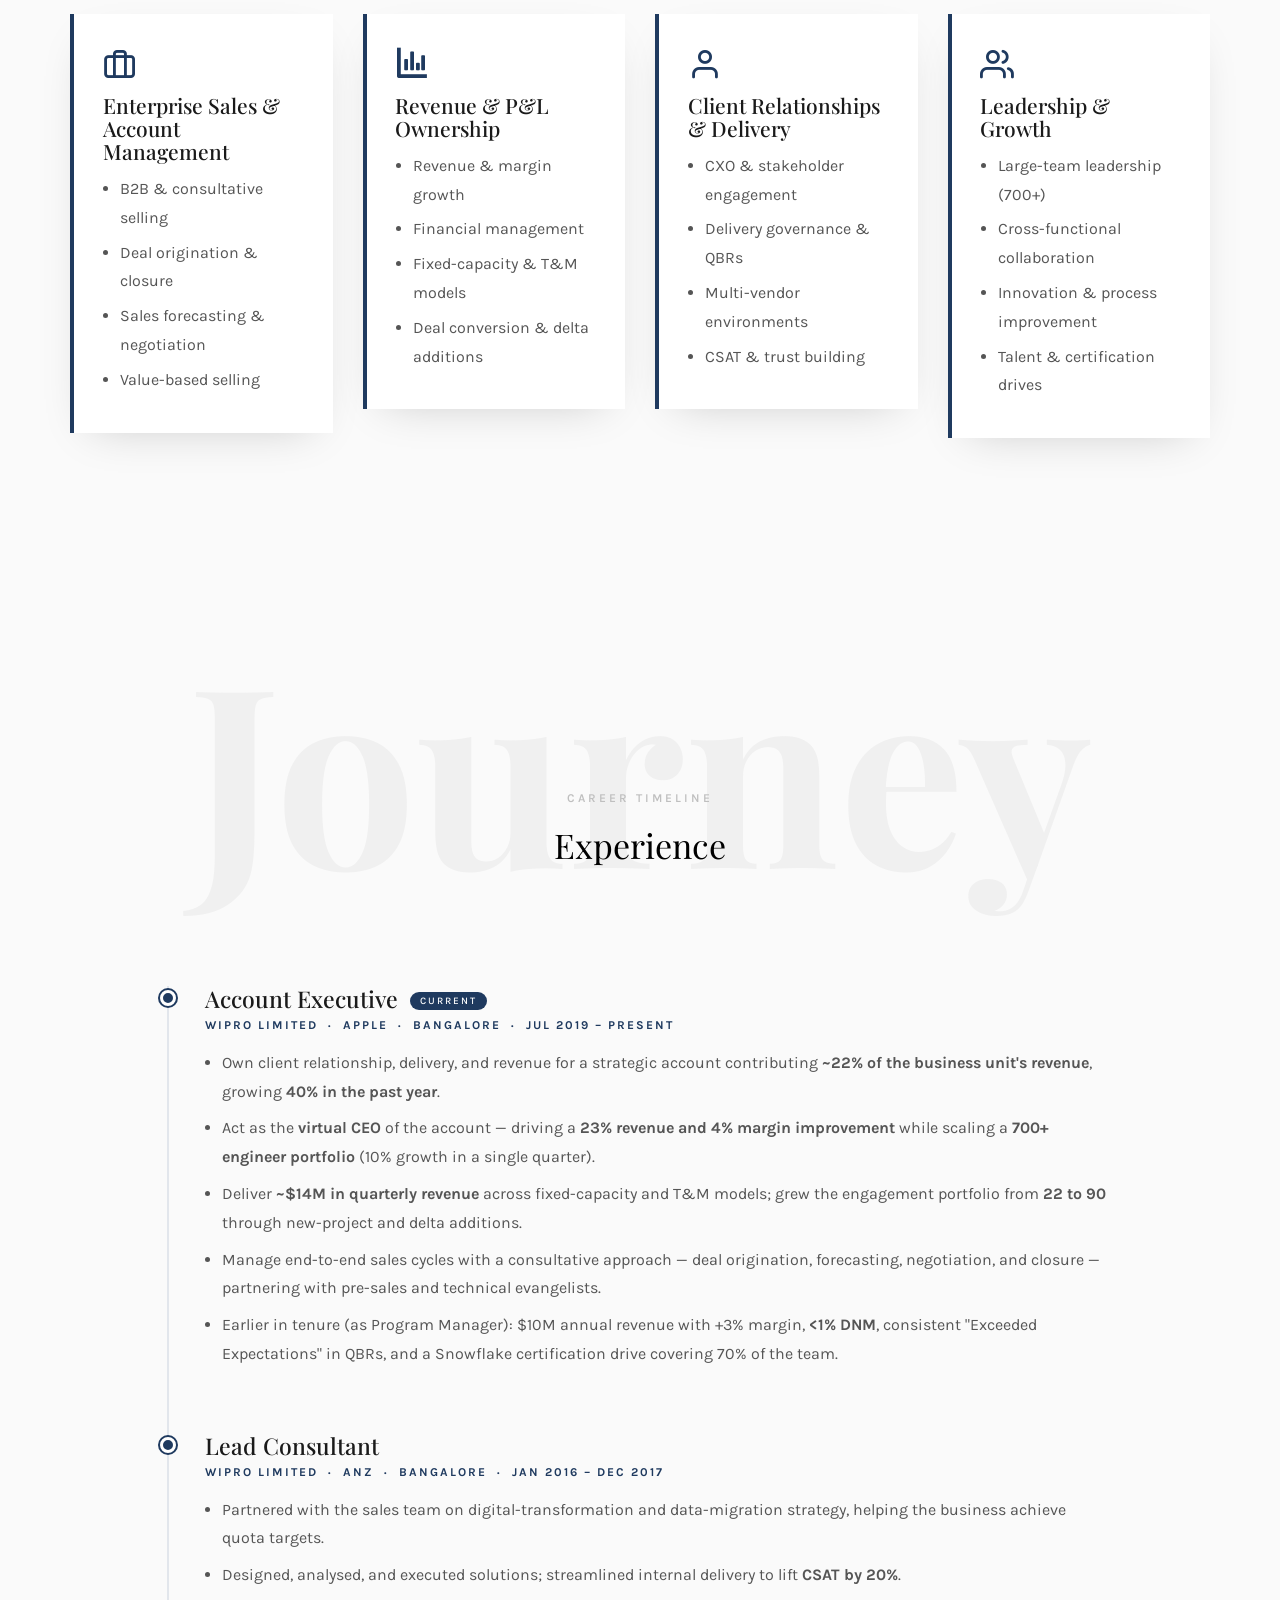
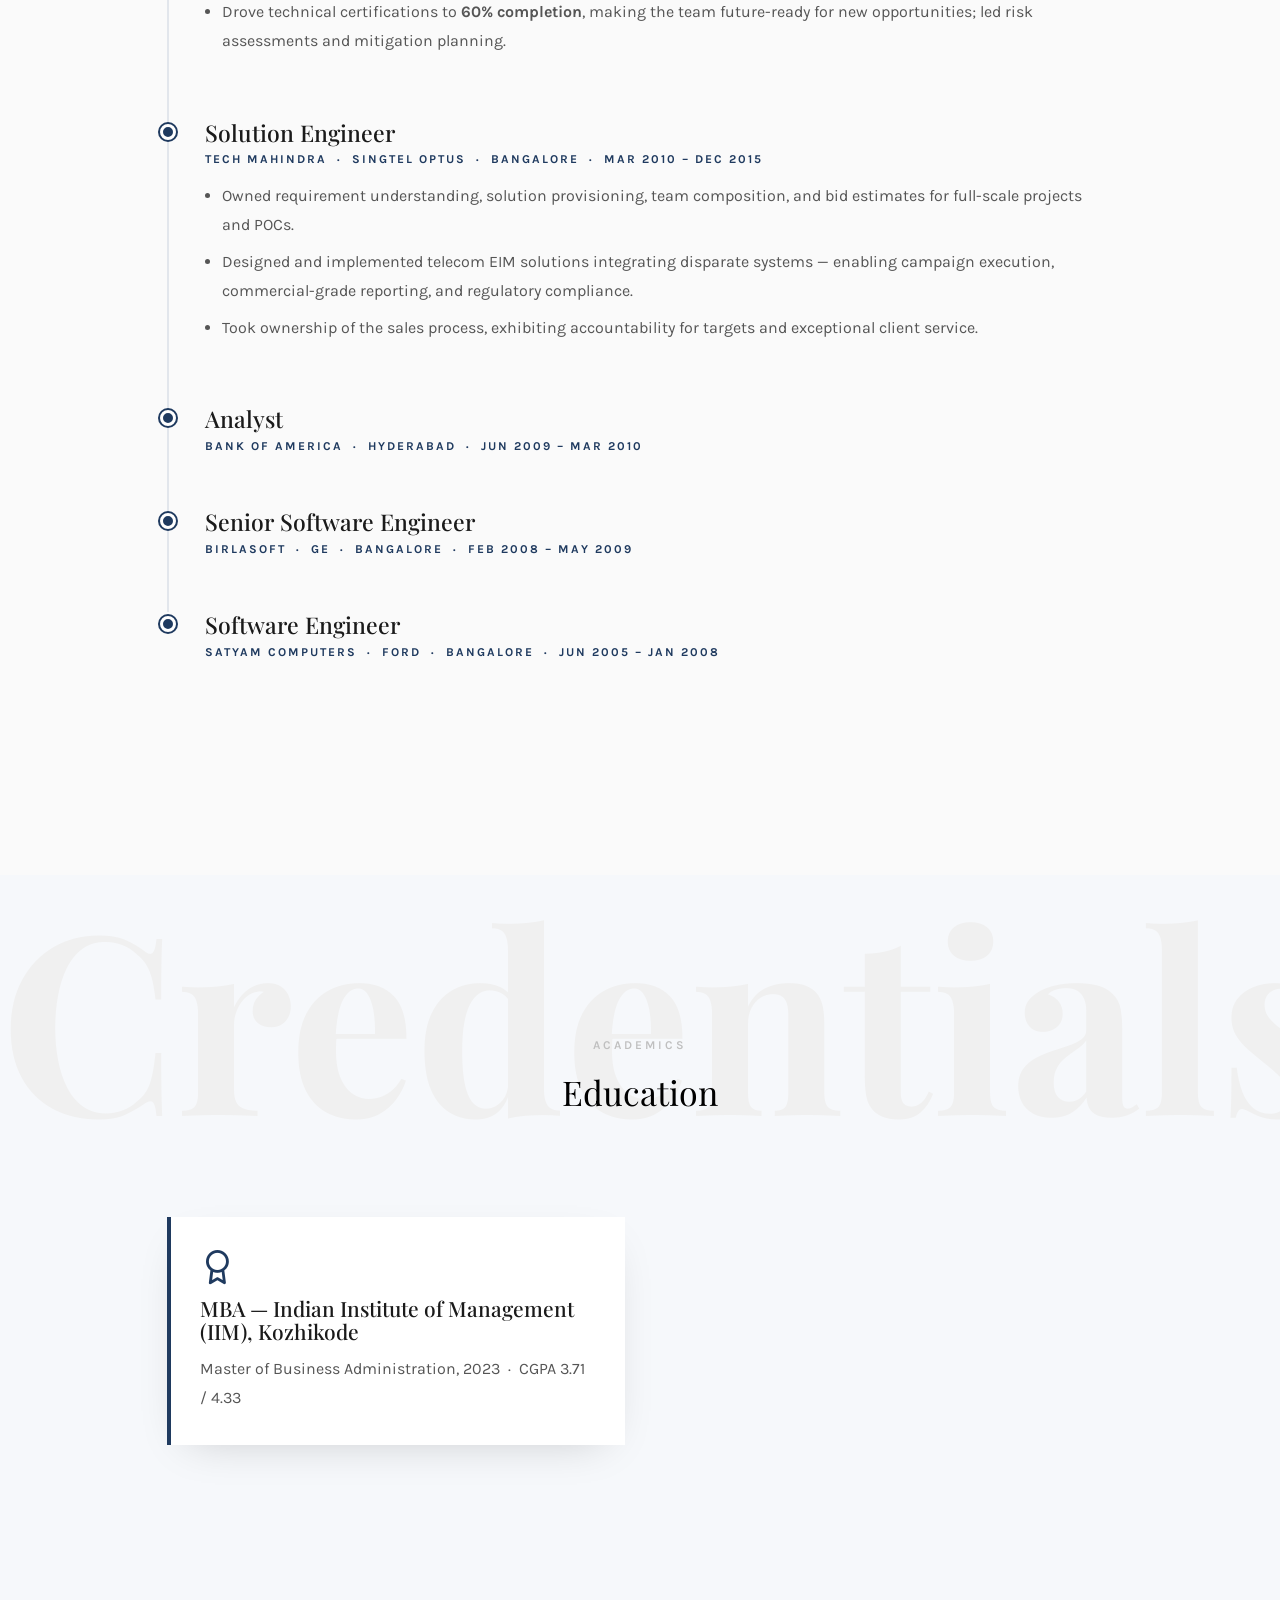
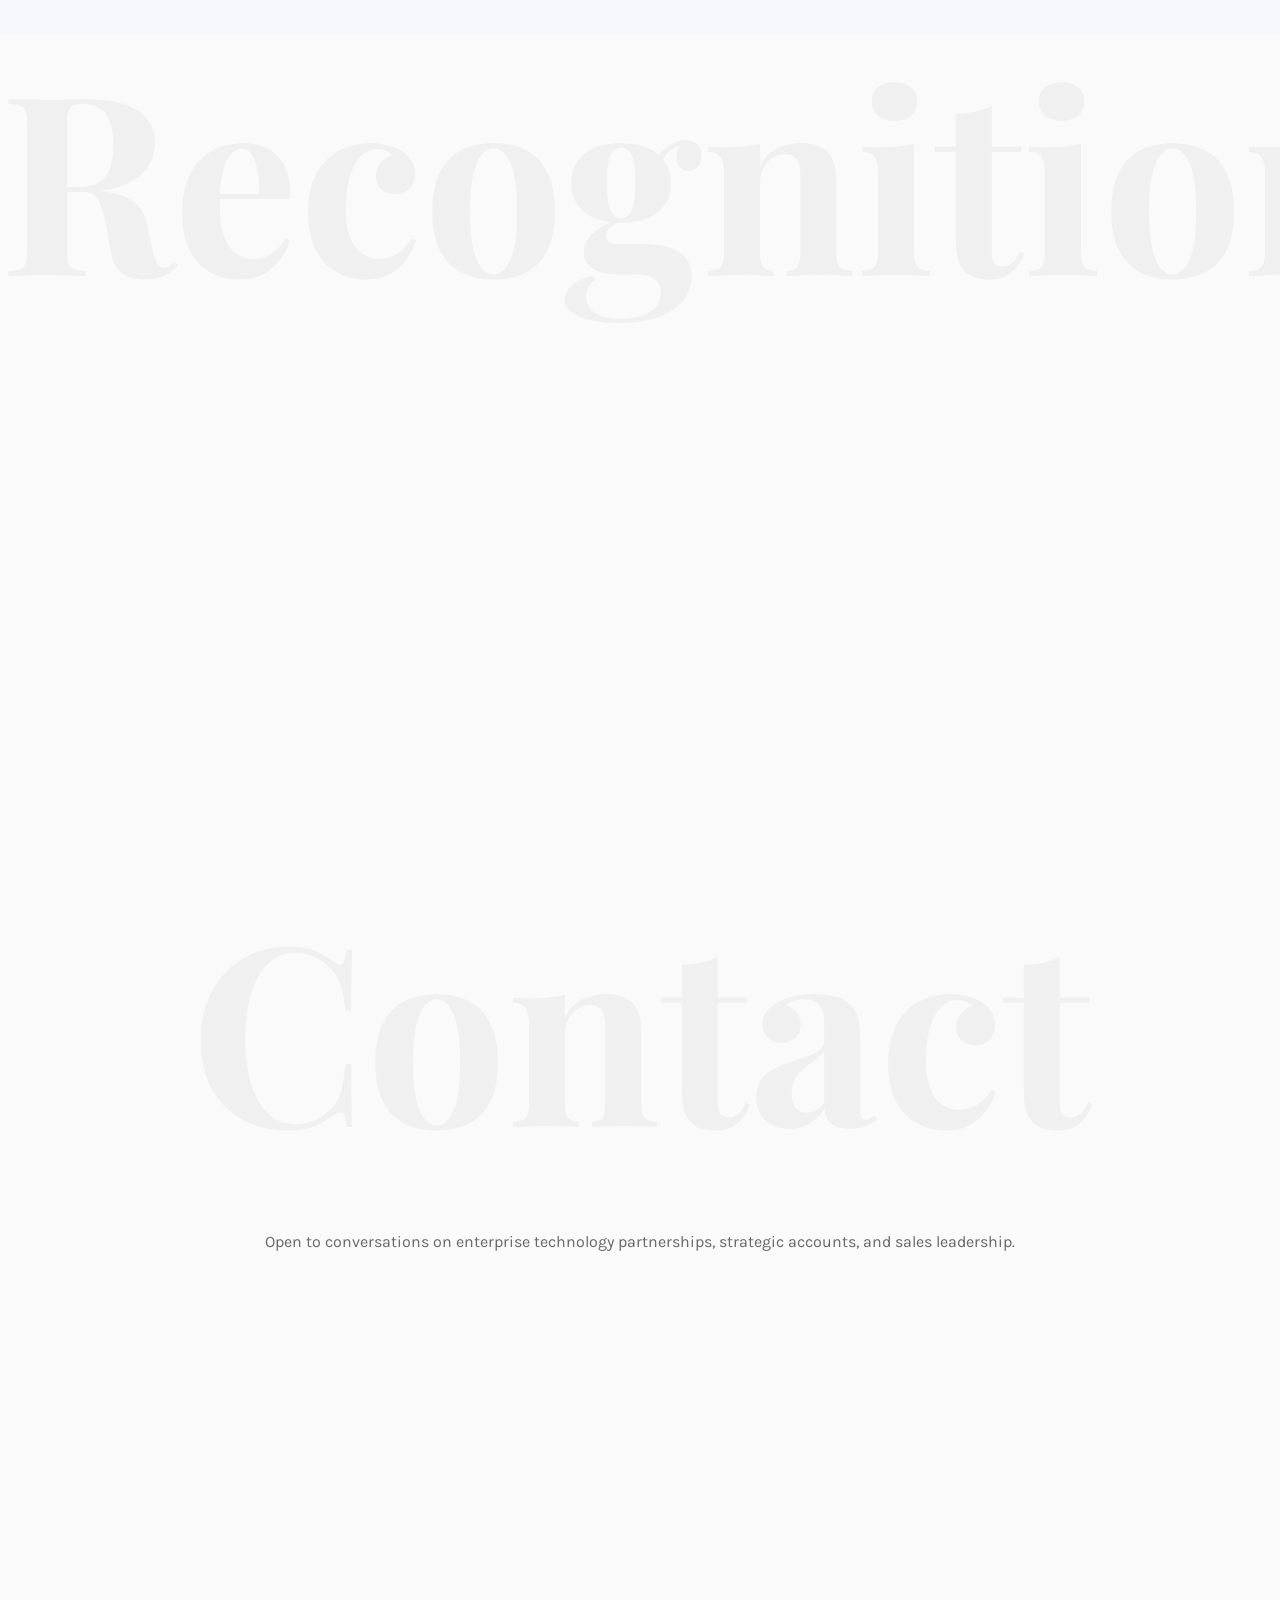
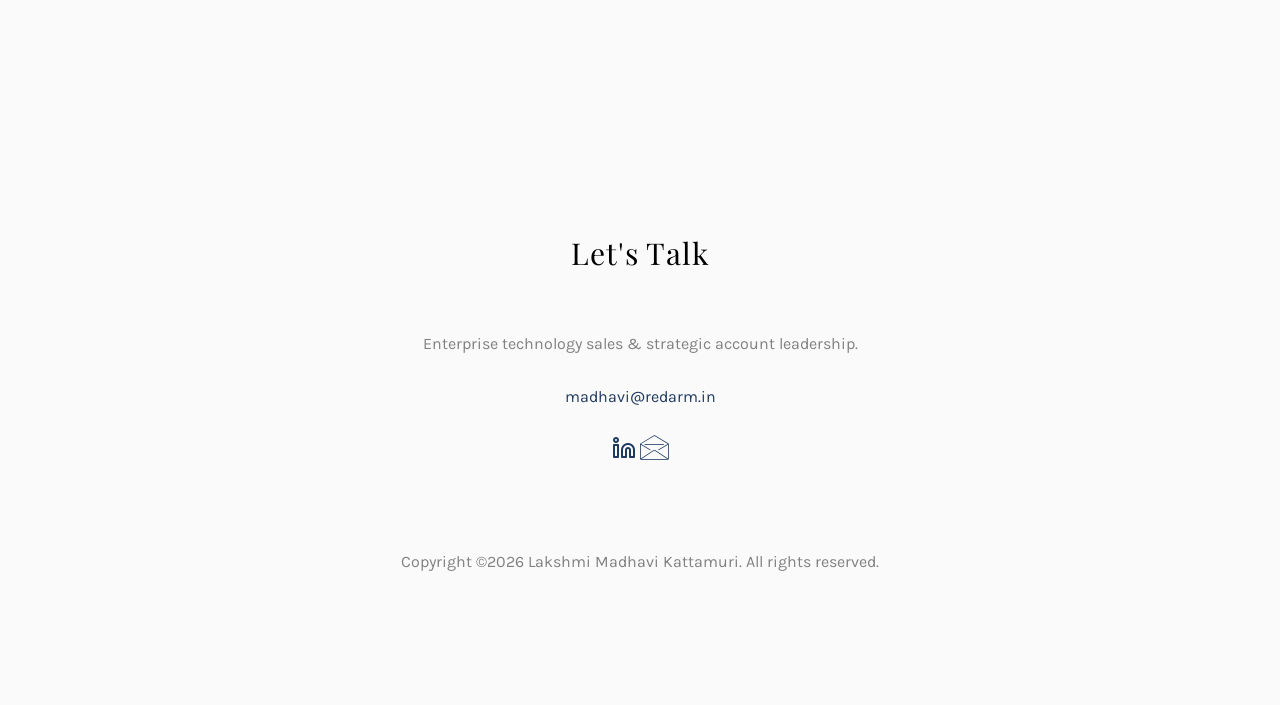
==== commit 2dba2f9c: "update style" ====
--- a/index.html
+++ b/index.html
@@ -158,7 +158,7 @@
 			color: #666;
 			text-align: center;
 		}
-		#colorlib-experience, #colorlib-education { padding: 7em 0; }
+		#colorlib-experience, #colorlib-education { padding: 10em 0; position: relative; overflow: hidden; clear: both; }
 		#colorlib-education { background: #f6f8fb; }
 	</style>
 
@@ -193,7 +193,7 @@
 						<h2 class="head-title">Let's Connect</h2>
 						<p class="colorlib-social-icons">
 							<a href="https://www.linkedin.com/in/klmadhavi/" target="_blank" rel="noopener"><i class="icon-linkedin3"></i></a>
-							<a href="mailto:kmadhavi24@gmail.com"><i class="icon-envelope2"></i></a>
+							<a href="mailto:madhavi@redarm.in"><i class="icon-envelope2"></i></a>
 						</p>
 					</div>
 				</div>
@@ -207,7 +207,7 @@
 				<div class="row">
 					<div class="col-md-12">
 						<div class="colorlib-navbar-brand">
-							<a class="colorlib-logo" href="index.html"><span>Madh</span><span>avi</span></a>
+							<a class="colorlib-logo" href="index.html"><span>Madhavi</span></a>
 						</div>
 						<a href="#" class="js-colorlib-nav-toggle colorlib-nav-toggle"><i></i></a>
 					</div>
@@ -237,7 +237,7 @@
 								<p>Currently Account Executive at <strong>Wipro</strong>, steering a strategic engagement with one of the world's leading consumer-technology companies (Apple) as the virtual CEO of the account.</p>
 								<p class="colorlib-social-icons">
 									<a href="https://www.linkedin.com/in/klmadhavi/" target="_blank" rel="noopener"><i class="icon-linkedin3"></i></a>
-									<a href="mailto:kmadhavi24@gmail.com"><i class="icon-envelope2"></i></a>
+									<a href="mailto:madhavi@redarm.in"><i class="icon-envelope2"></i></a>
 								</p>
 								<p>
 									<a href="docs/Madhavi_Resume.pdf" class="btn btn-primary" target="_blank" rel="noopener">Download Résumé</a>
@@ -497,8 +497,7 @@
 					<div class="col-md-8 col-md-offset-2 animate-box">
 						<ul class="contact-info">
 							<li><span><i class="icon-location3"></i></span>Bangalore, India</li>
-							<li><span><i class="icon-phone"></i></span><a href="tel:+919243548894">+91 92435 48894</a></li>
-							<li><span><i class="icon-envelope2"></i></span><a href="mailto:kmadhavi24@gmail.com">kmadhavi24@gmail.com</a></li>
+							<li><span><i class="icon-envelope2"></i></span><a href="mailto:madhavi@redarm.in">madhavi@redarm.in</a></li>
 							<li><span><i class="icon-linkedin3"></i></span><a href="https://www.linkedin.com/in/klmadhavi/" target="_blank" rel="noopener">linkedin.com/in/klmadhavi</a></li>
 						</ul>
 						<p class="text-center" style="margin-top:2em;">
@@ -516,10 +515,10 @@
 						<div class="col-md-6 col-md-offset-3 text-center col-pb-sm">
 							<h2>Let's Talk</h2>
 							<p>Enterprise technology sales &amp; strategic account leadership.</p>
-							<p><a href="mailto:kmadhavi24@gmail.com">kmadhavi24@gmail.com</a></p>
+							<p><a href="mailto:madhavi@redarm.in">madhavi@redarm.in</a></p>
 							<p class="colorlib-social-icons">
 								<a href="https://www.linkedin.com/in/klmadhavi/" target="_blank" rel="noopener"><i class="icon-linkedin3"></i></a>
-								<a href="mailto:kmadhavi24@gmail.com"><i class="icon-envelope2"></i></a>
+								<a href="mailto:madhavi@redarm.in"><i class="icon-envelope2"></i></a>
 							</p>
 						</div>
 					</div>
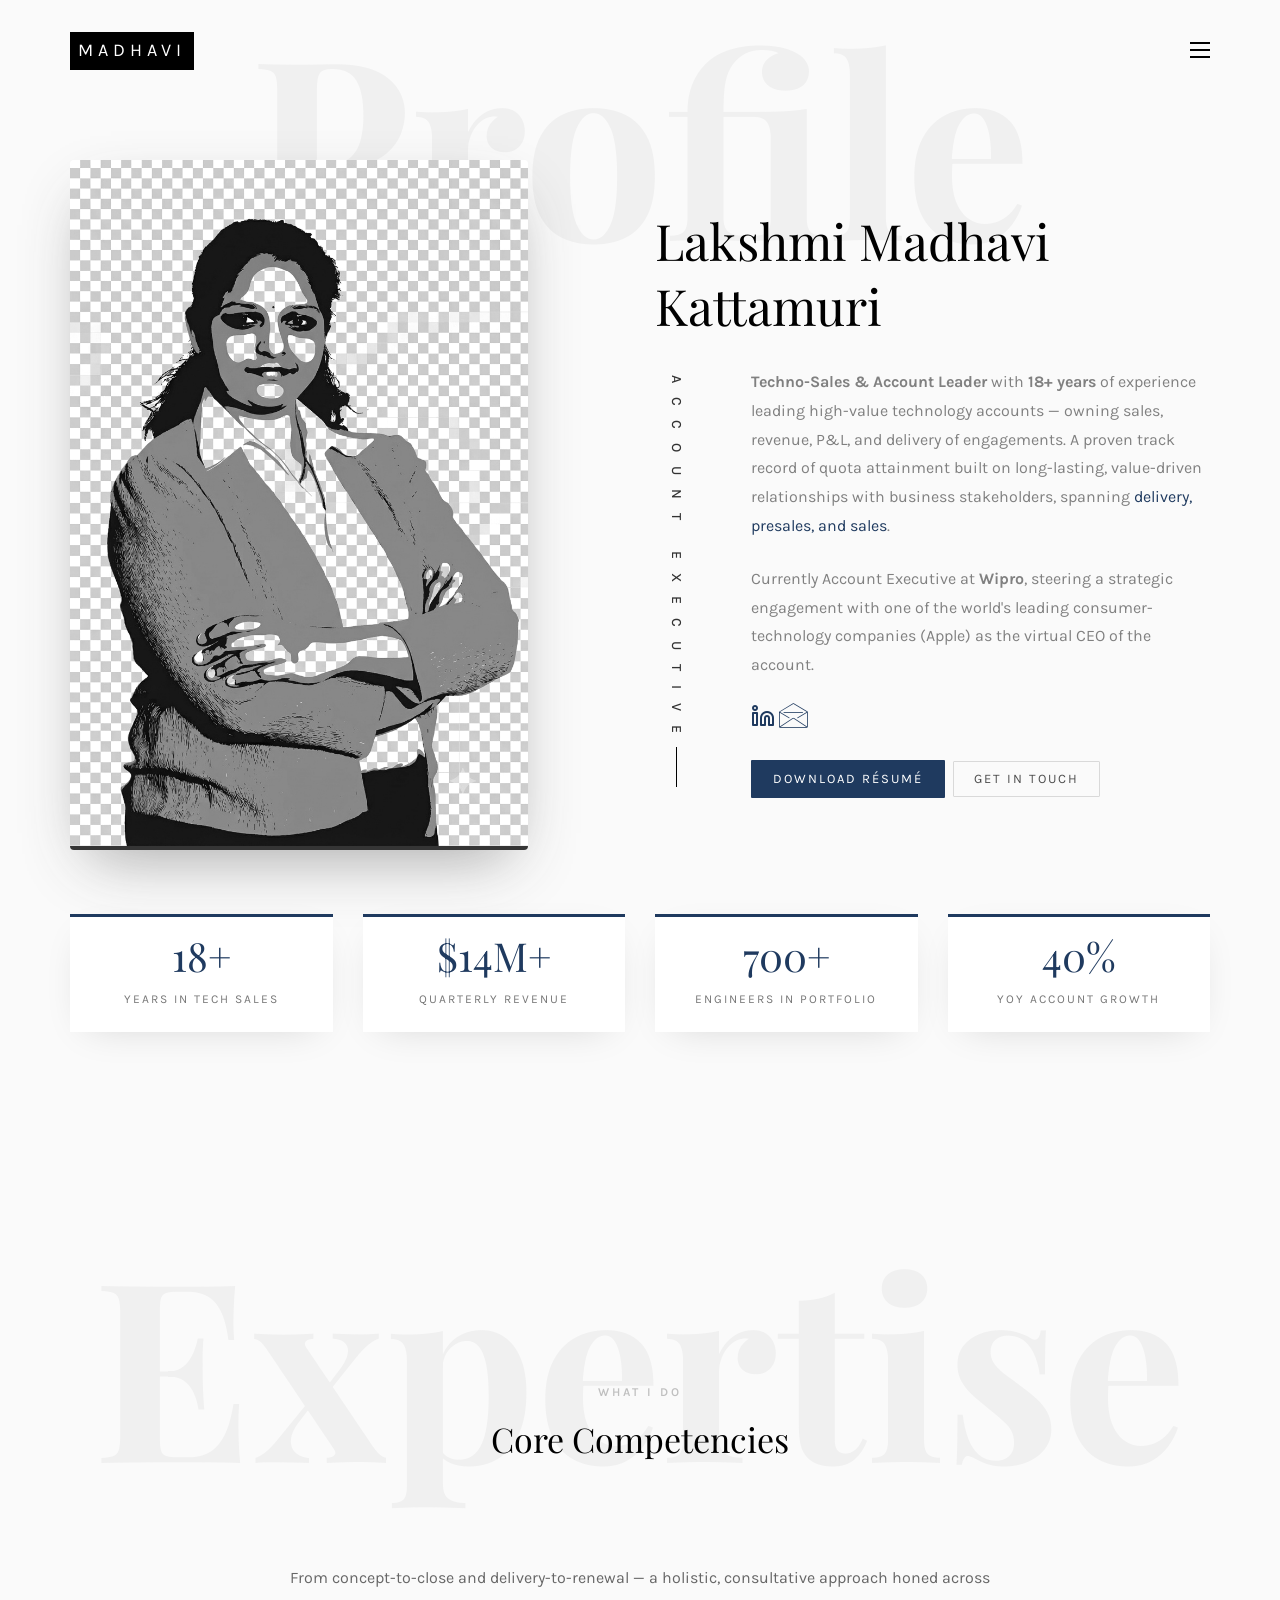
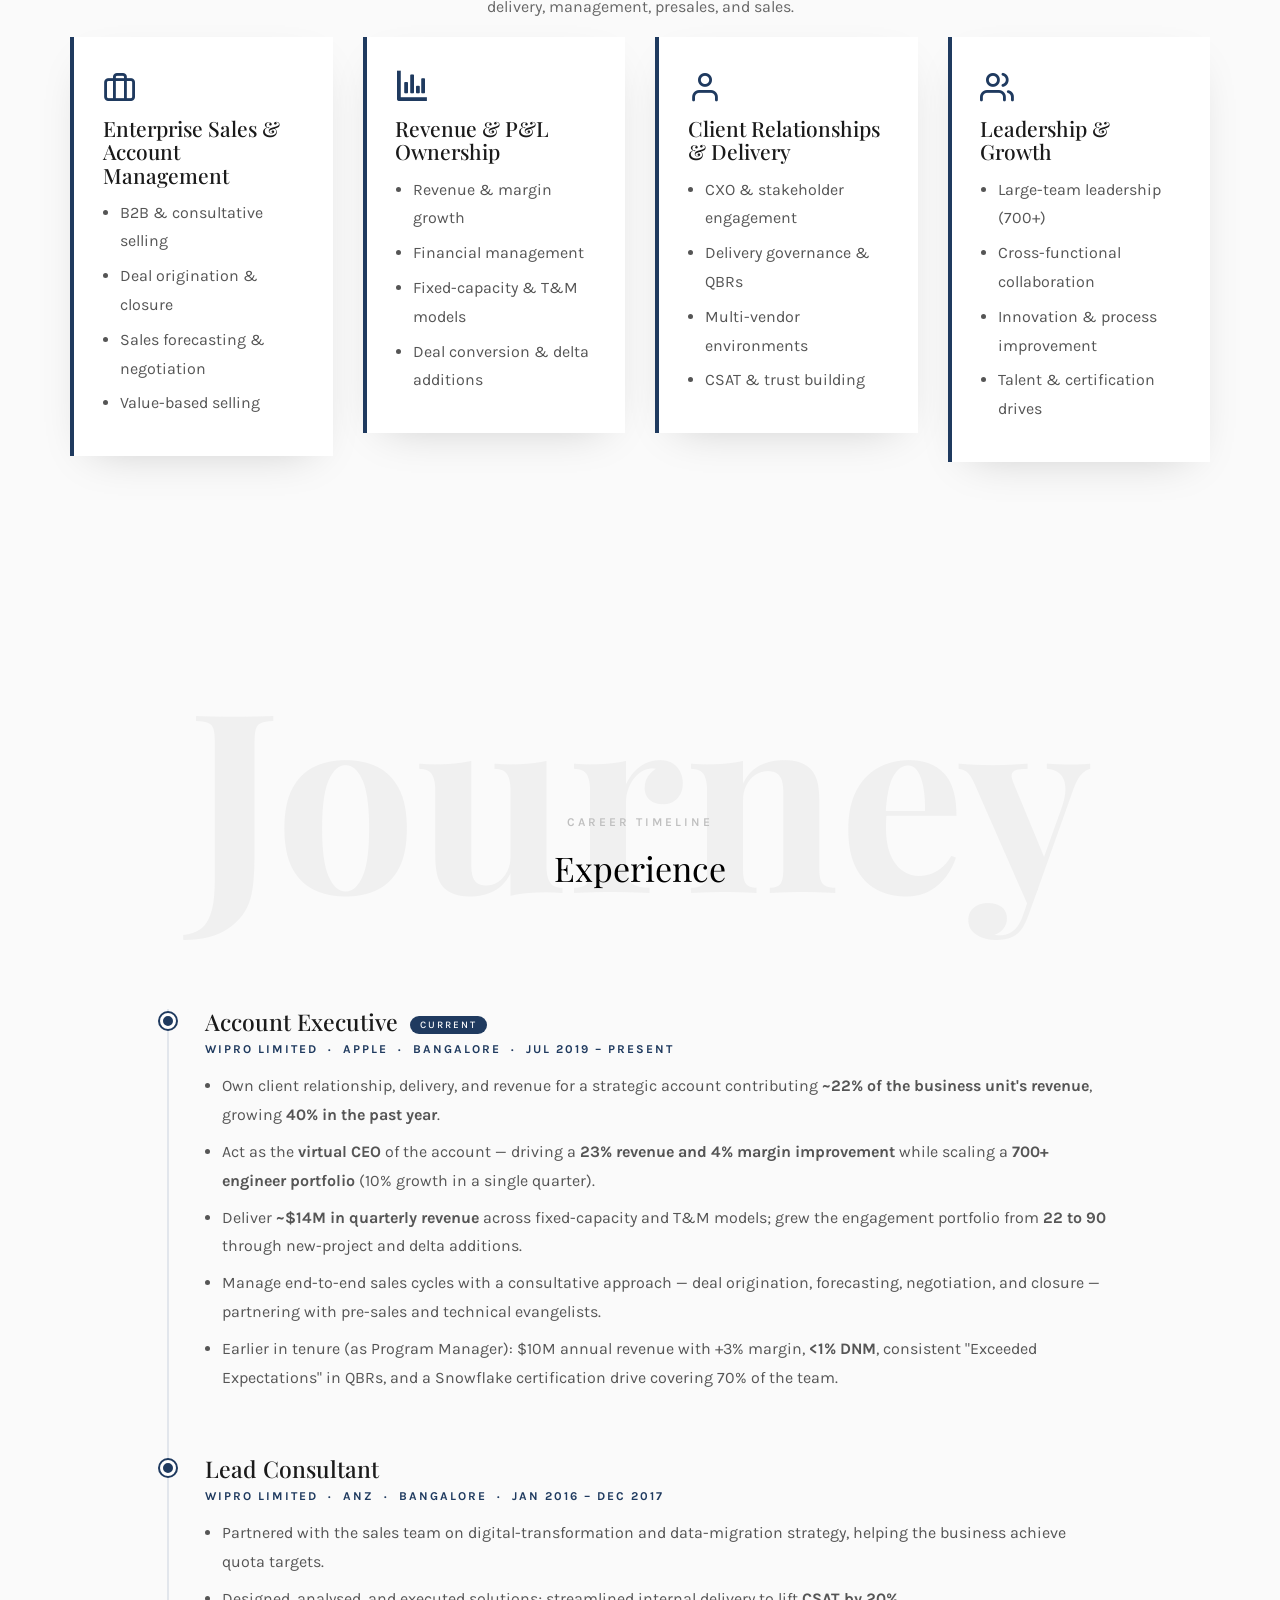
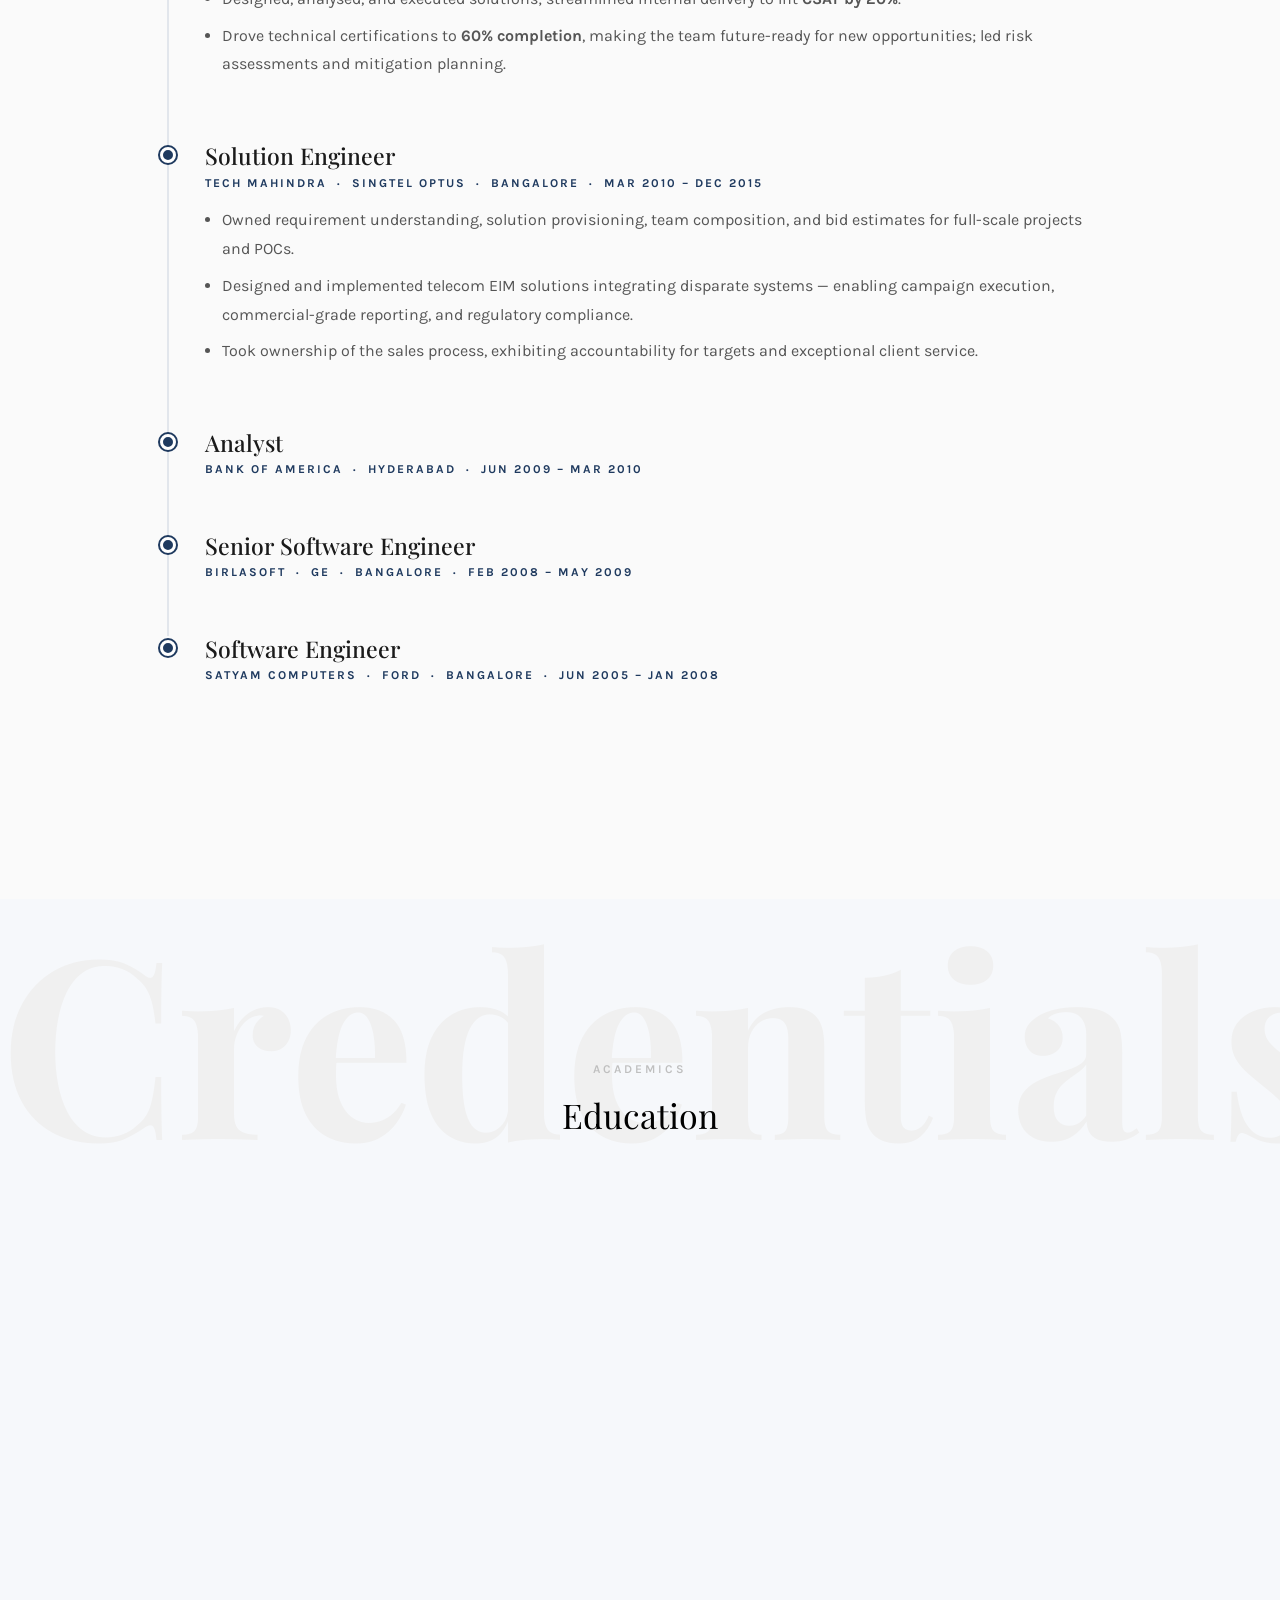
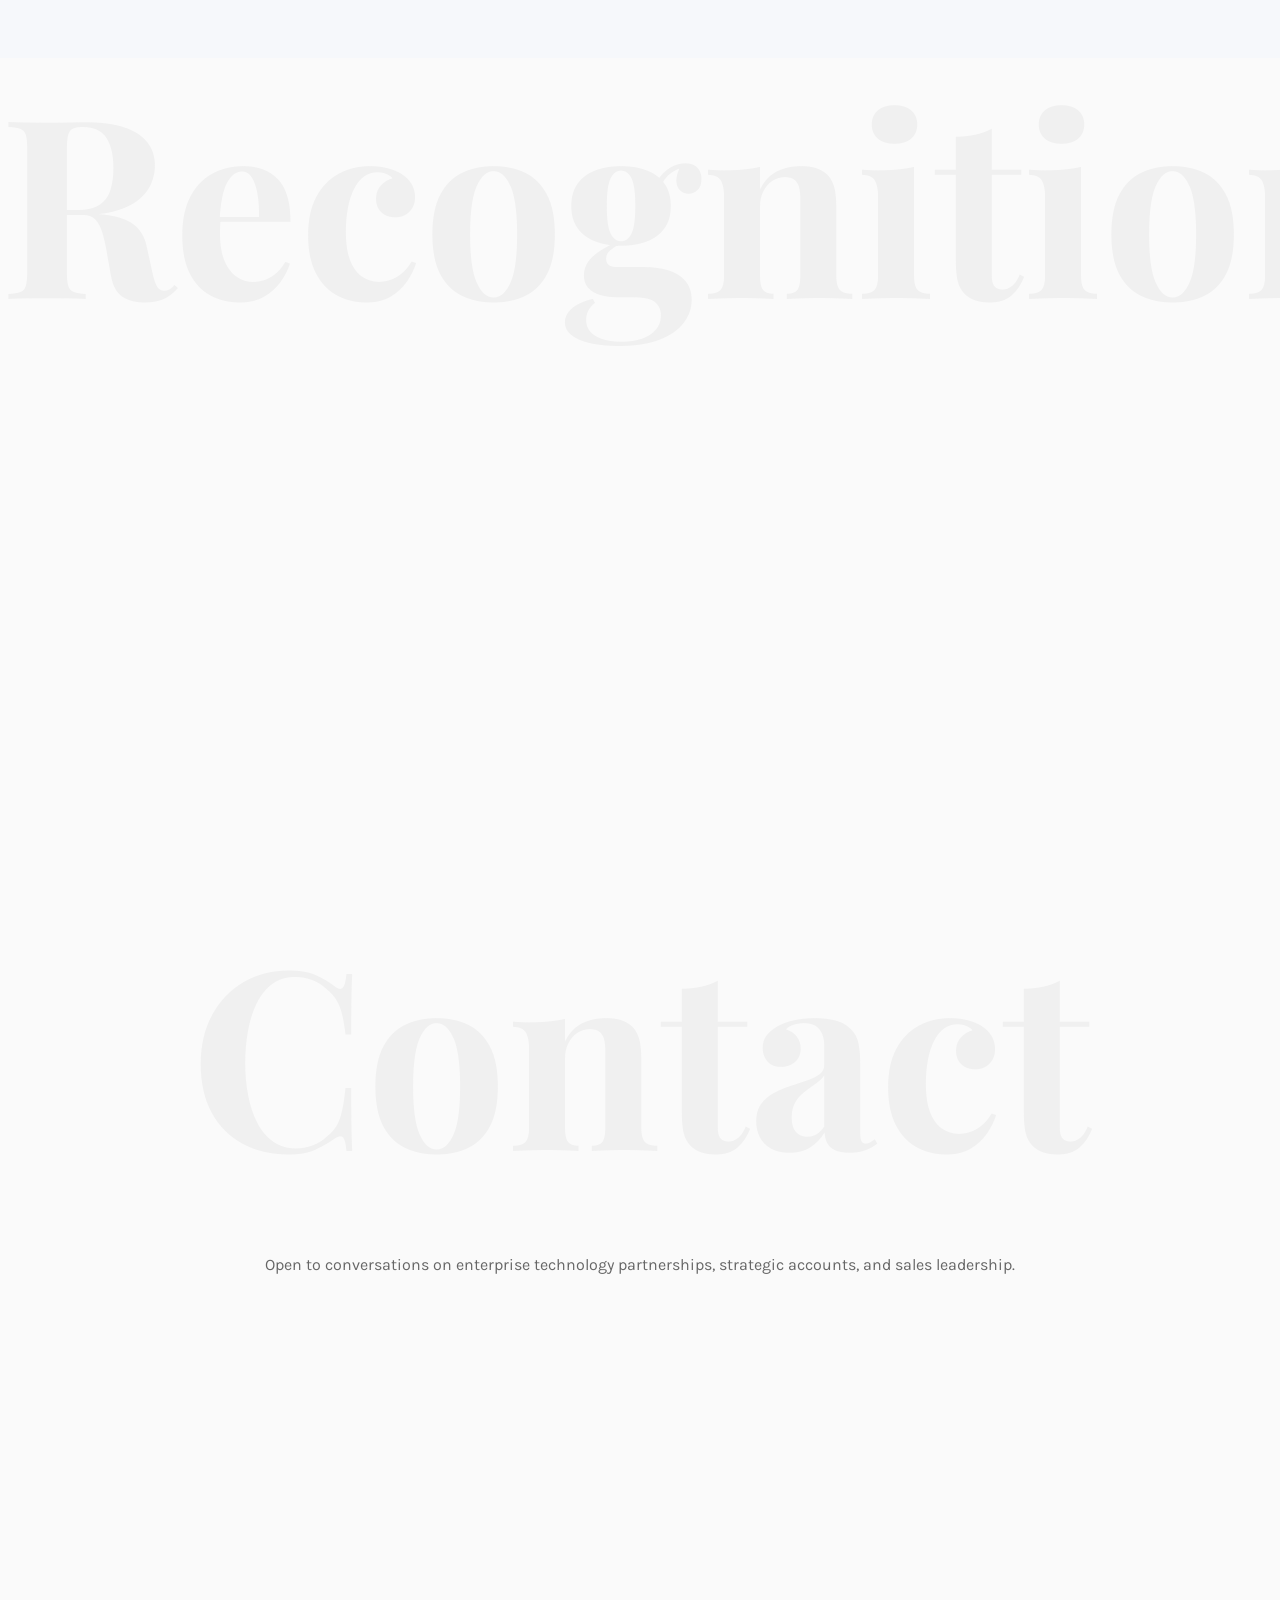
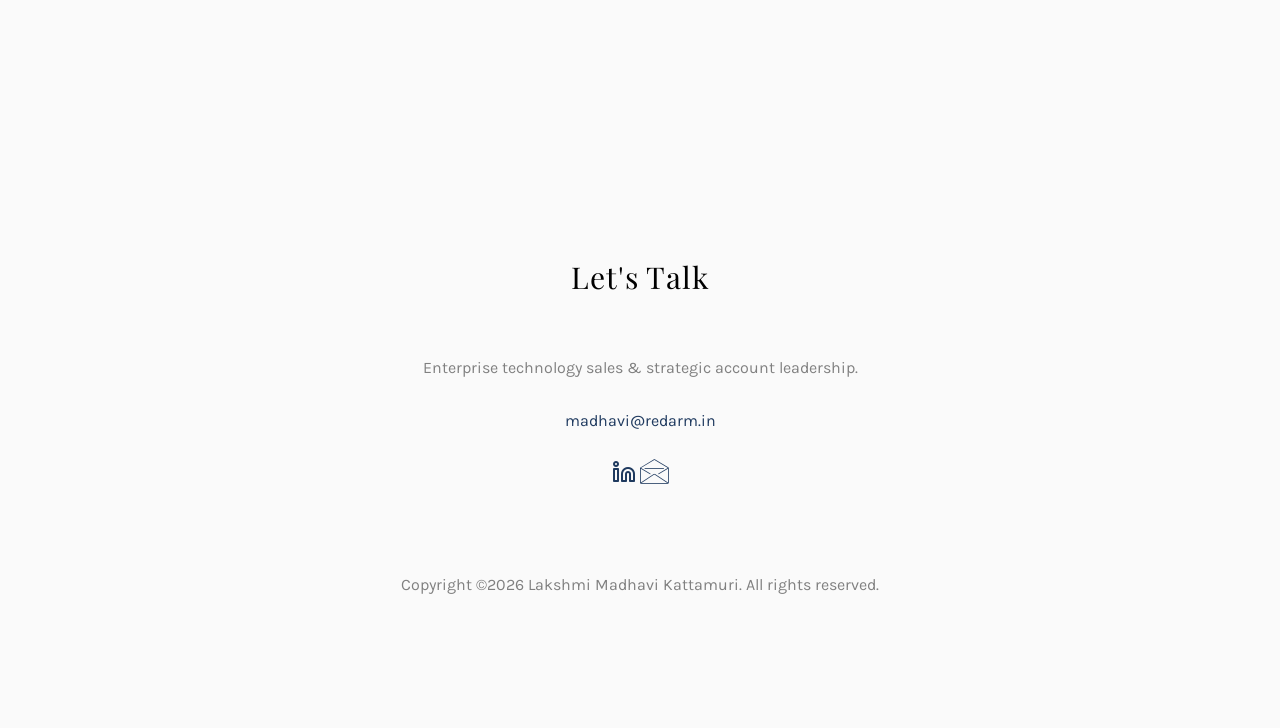
==== commit 75b81257: "icons and photos" ====
--- a/index.html
+++ b/index.html
@@ -20,8 +20,12 @@
 	<meta name="twitter:url" content="https://madhavi.redarm.in" />
 	<meta name="twitter:card" content="summary_large_image" />
 
-	<!-- Place favicon.ico and apple-touch-icon.png in the root directory -->
+	<!-- Favicon & Apple touch icons -->
 	<link rel="shortcut icon" href="favicon.ico">
+	<link rel="apple-touch-icon" href="apple-touch-icon-iphone-60x60.png">
+	<link rel="apple-touch-icon" sizes="76x76" href="apple-touch-icon-ipad-76x76.png">
+	<link rel="apple-touch-icon" sizes="120x120" href="apple-touch-icon-iphone-retina-120x120.png">
+	<link rel="apple-touch-icon" sizes="152x152" href="apple-touch-icon-ipad-retina-152x152.png">
 
 	<link href="https://fonts.googleapis.com/css?family=Karla:400,700" rel="stylesheet">
 	<link href="https://fonts.googleapis.com/css?family=Playfair+Display:400,400i,700" rel="stylesheet">
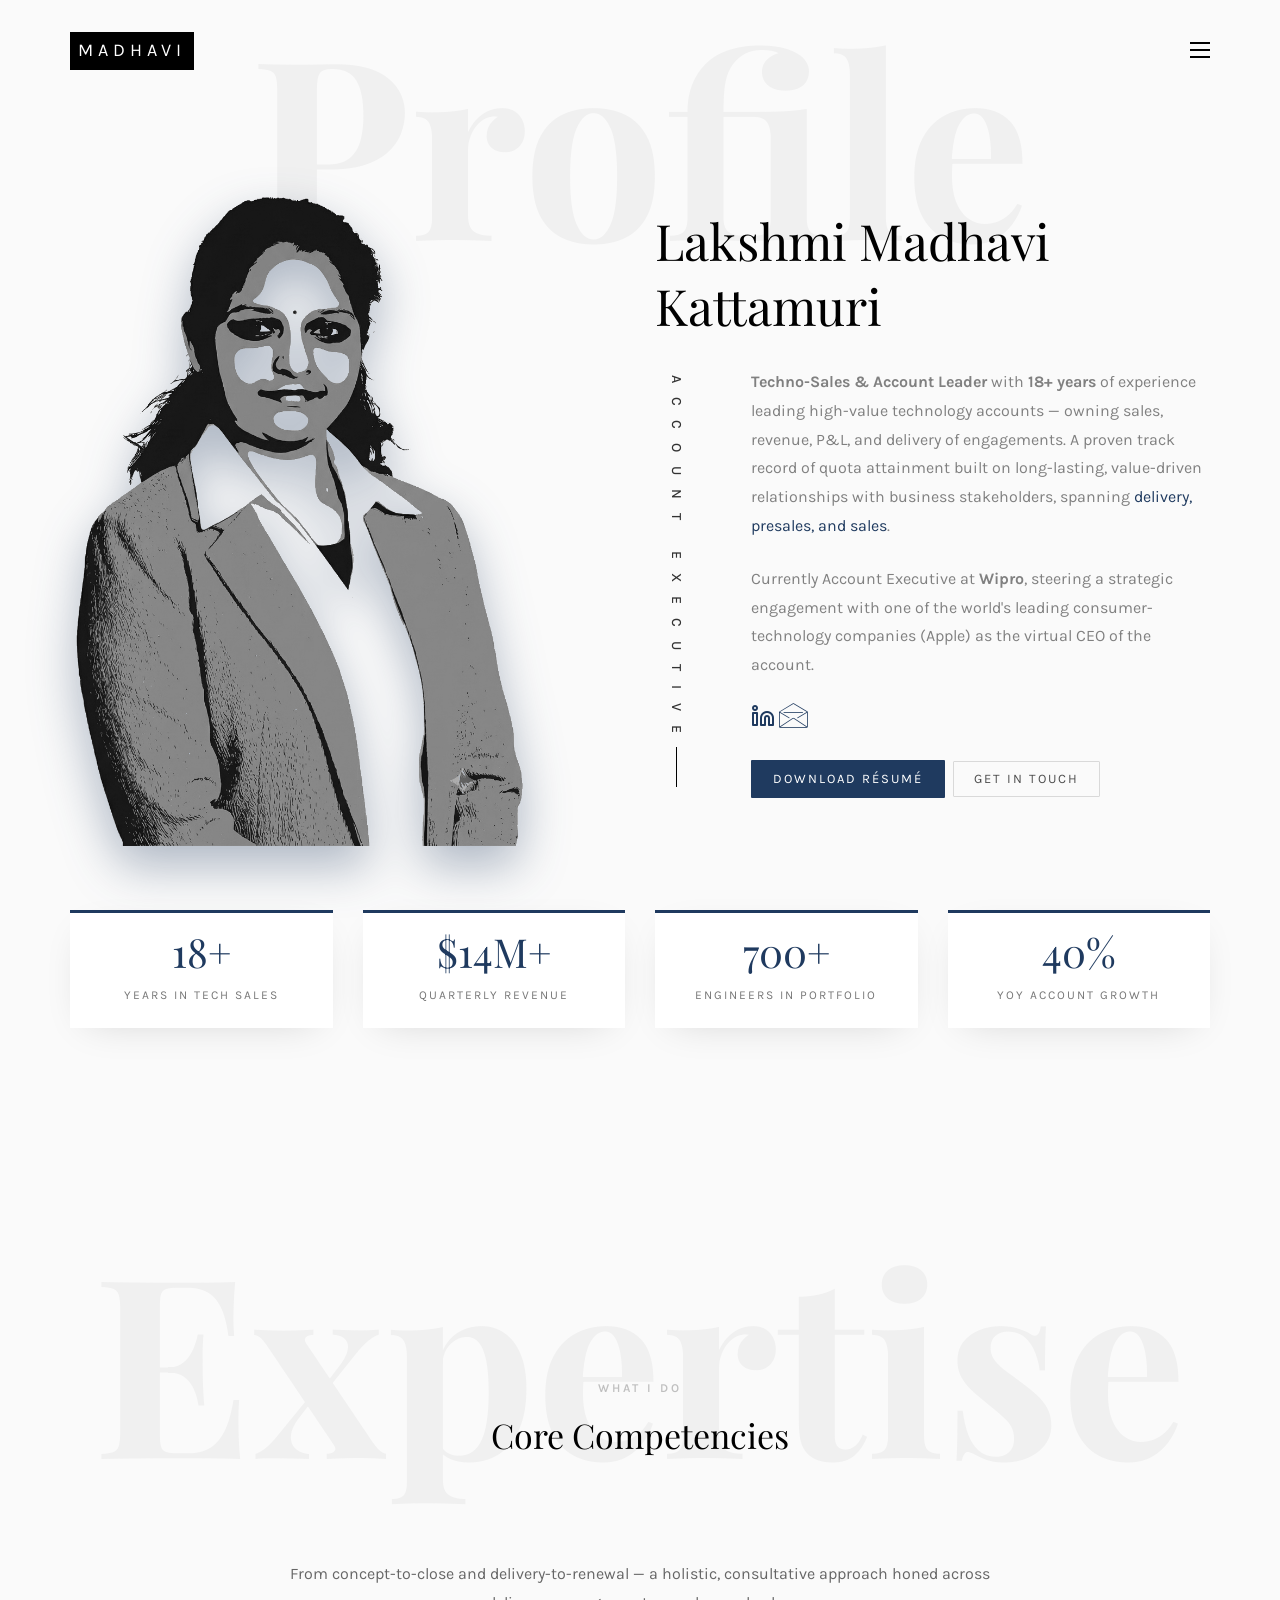
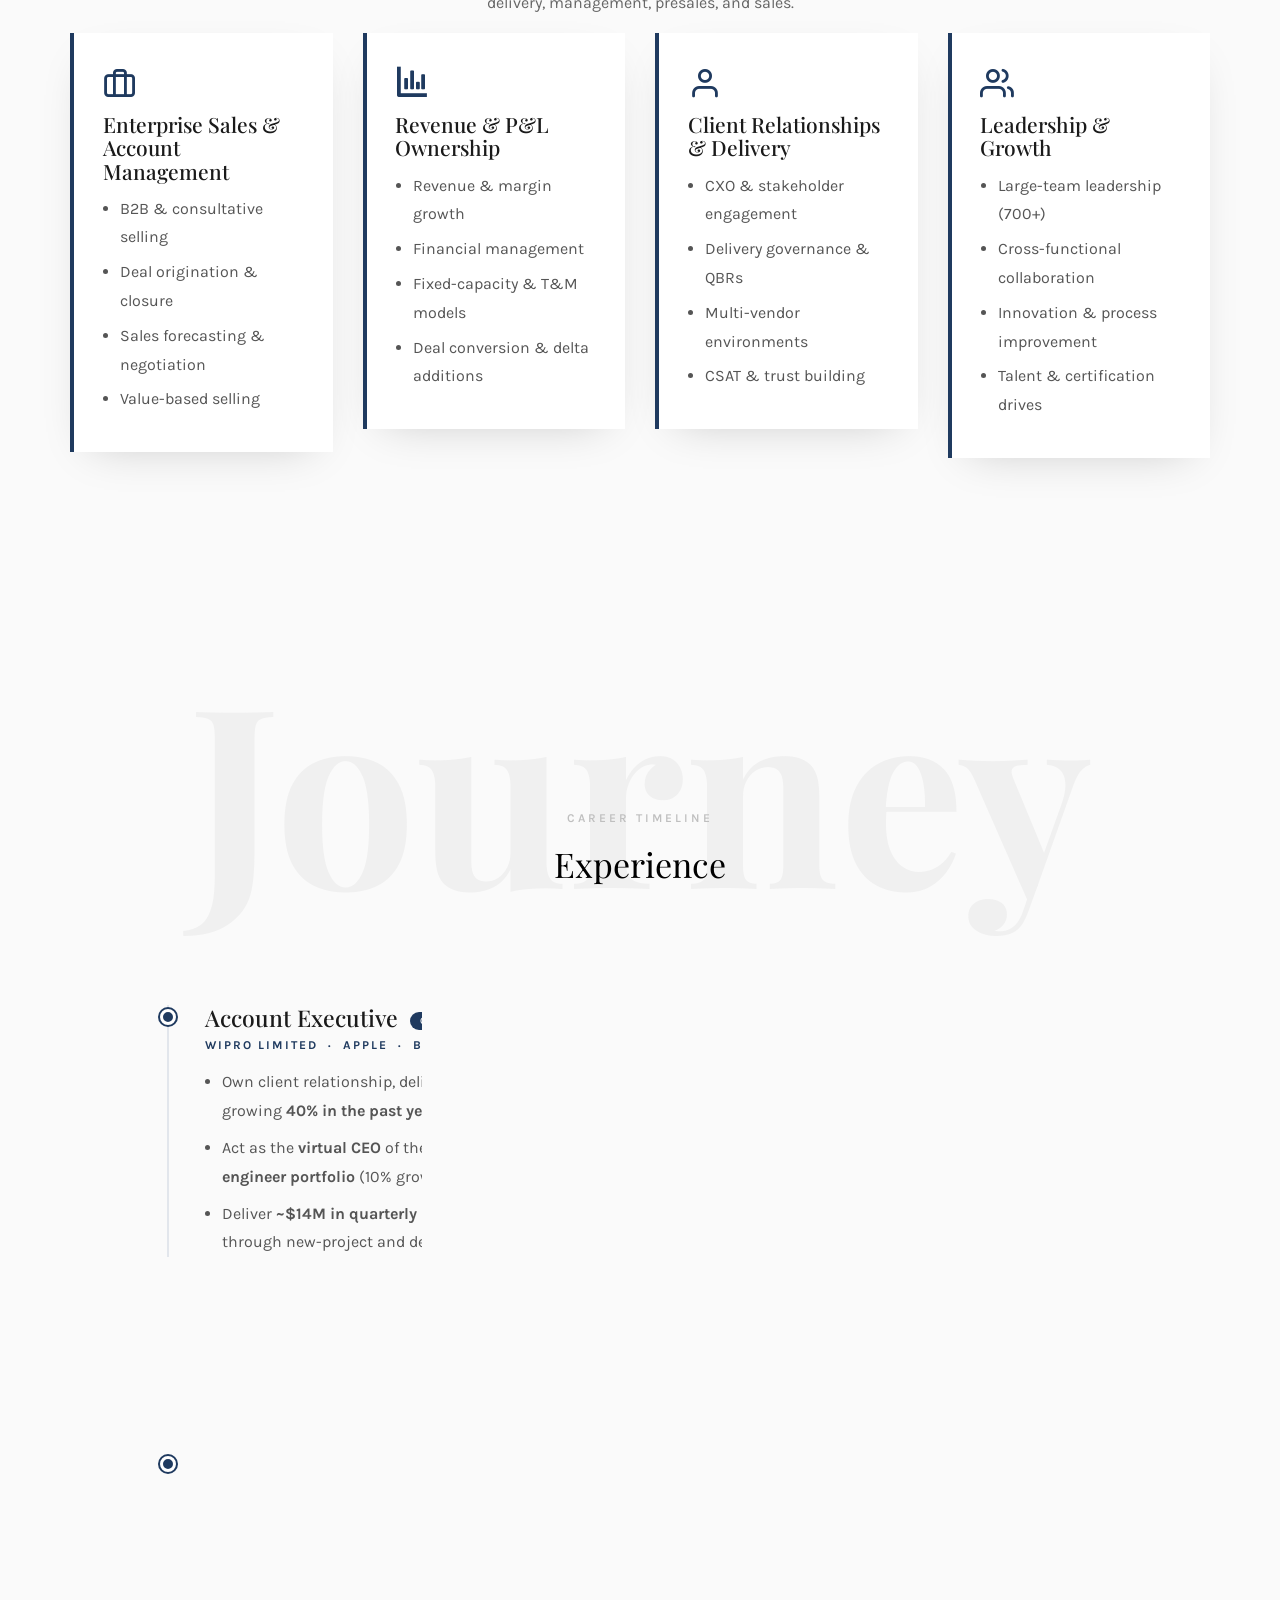
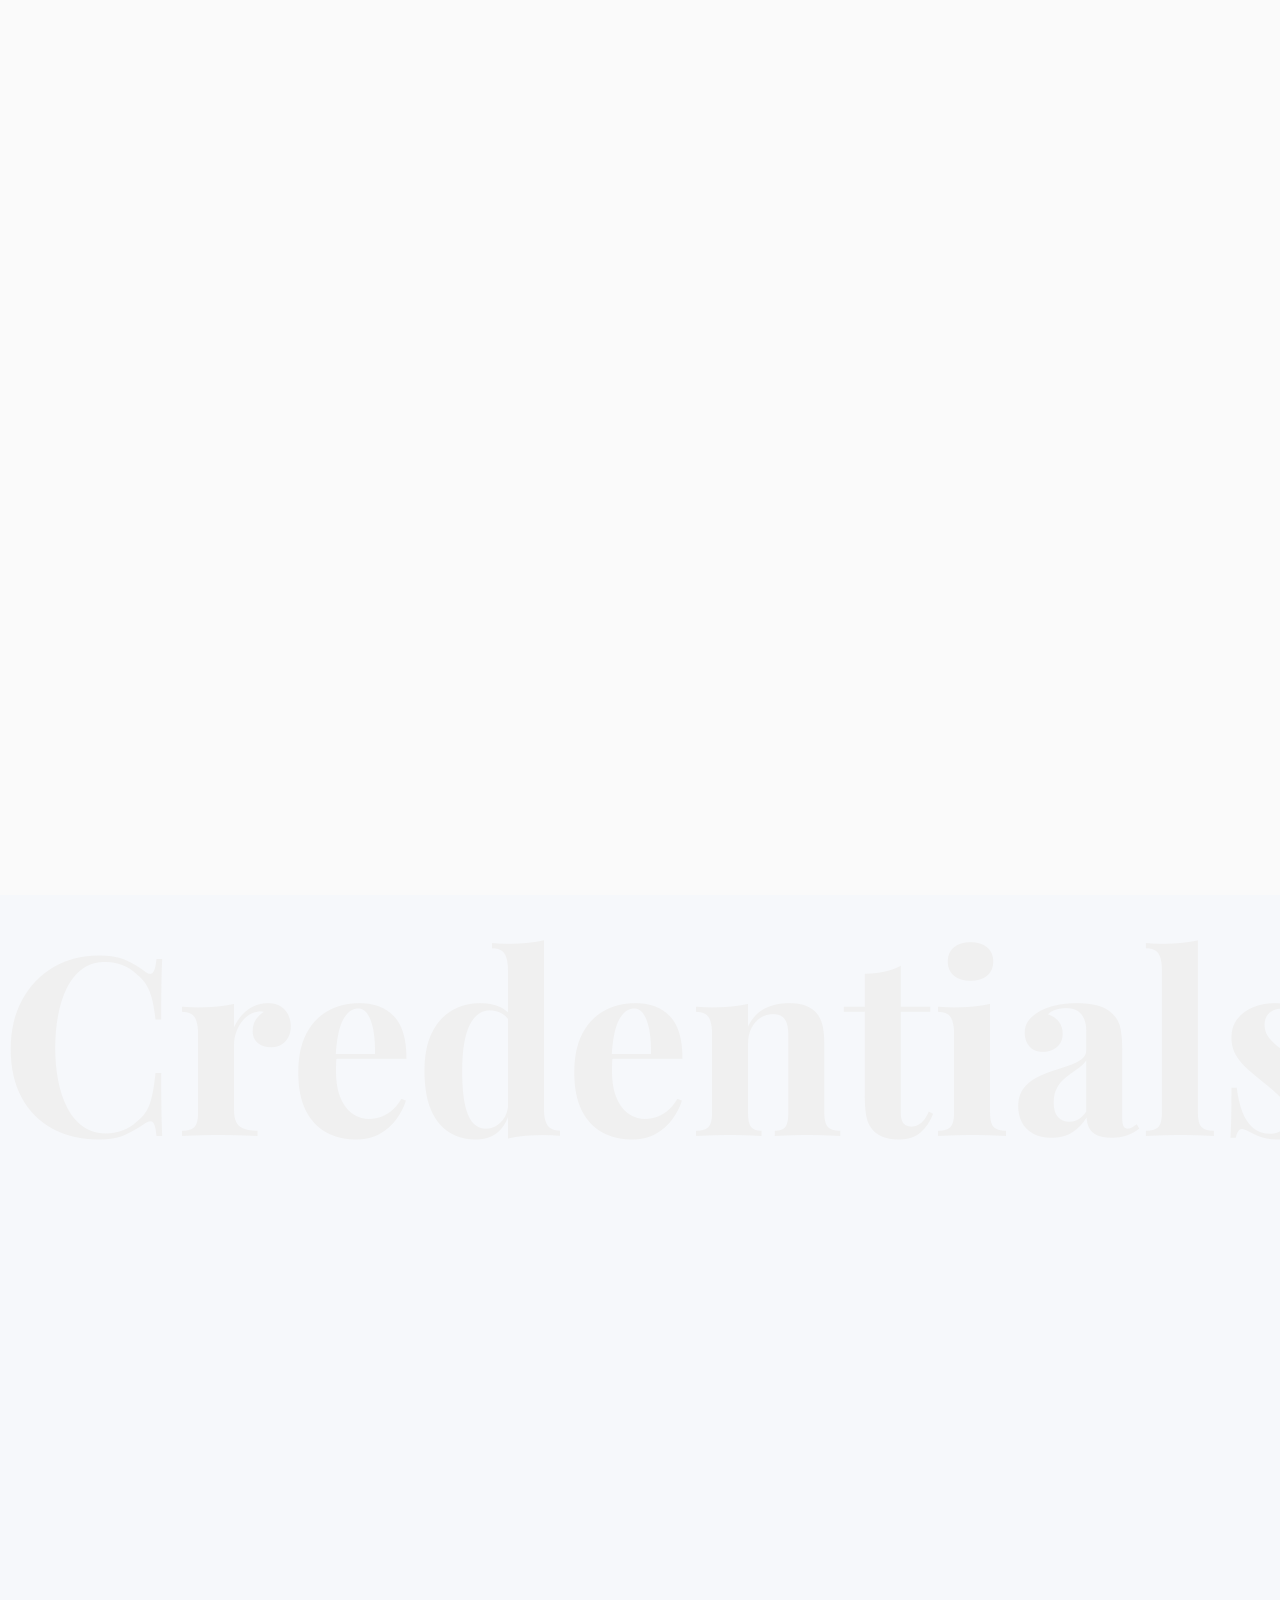
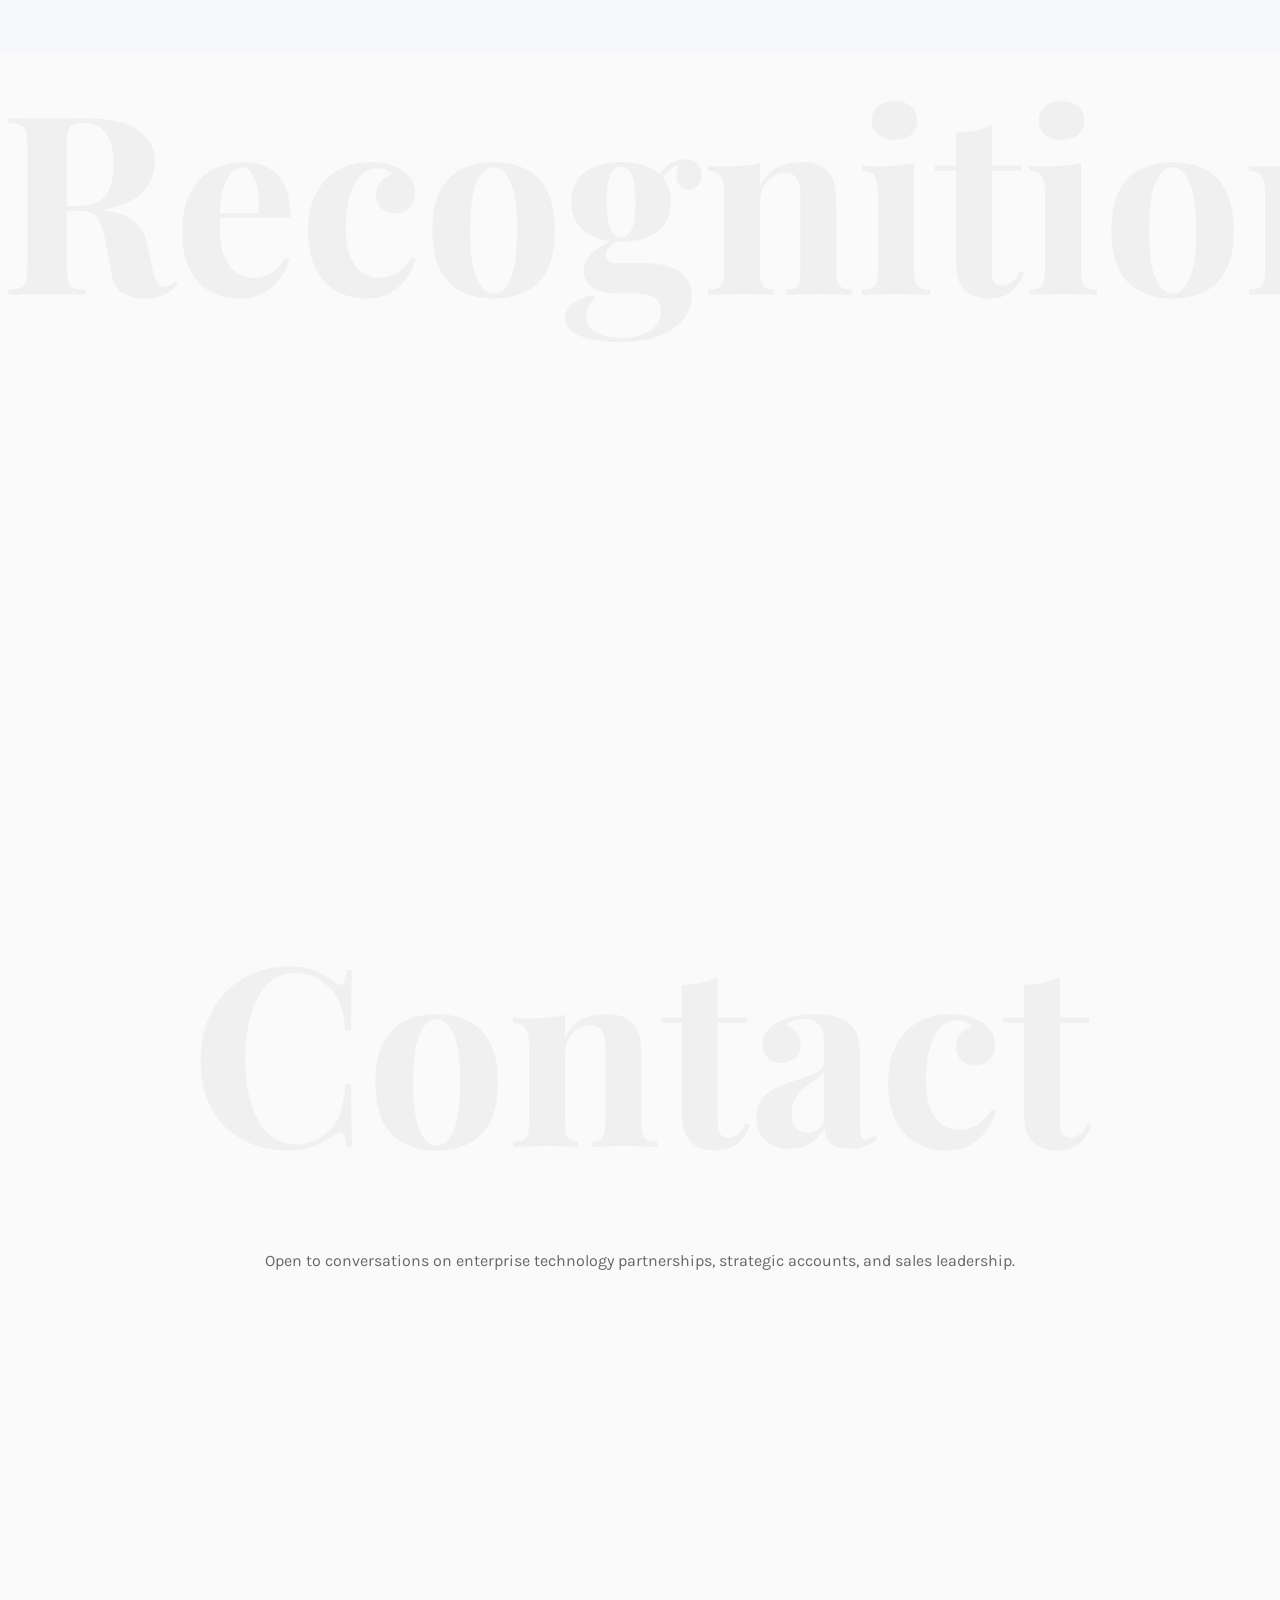
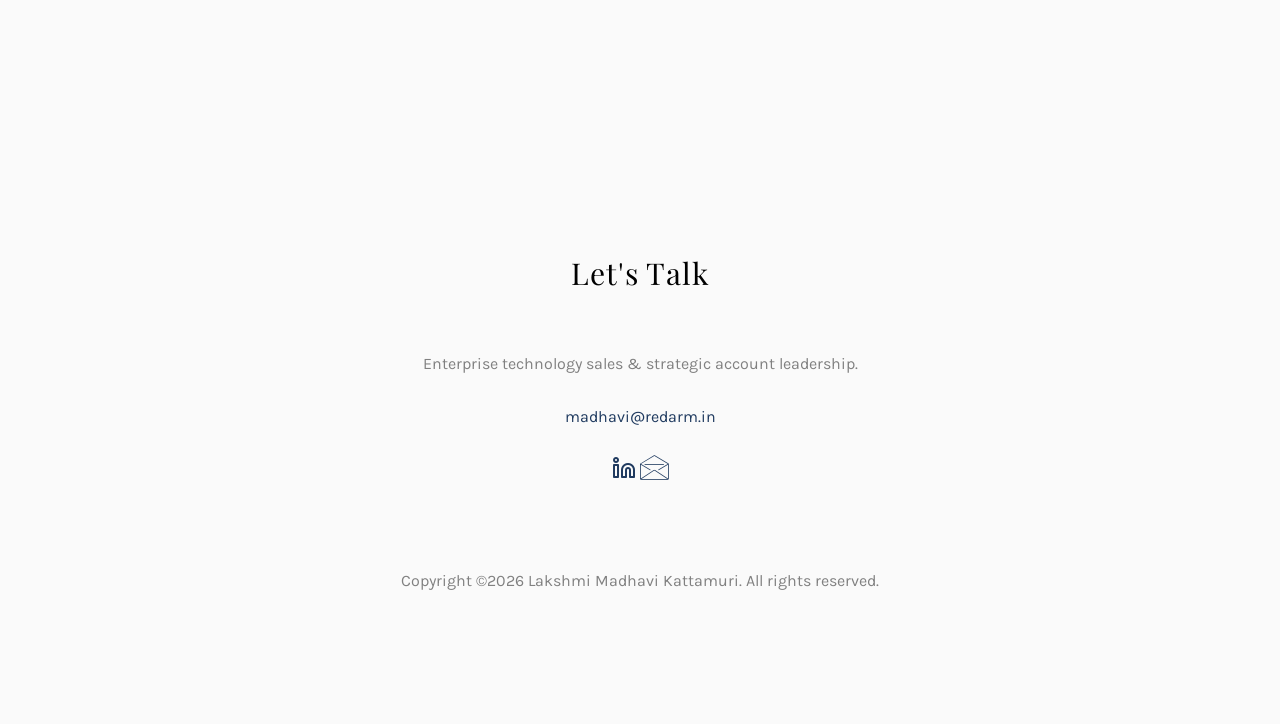
==== commit 659d4c28: "profile photo" ====
--- a/index.html
+++ b/index.html
@@ -11,12 +11,12 @@
 
   <!-- Facebook and Twitter integration -->
 	<meta property="og:title" content="Lakshmi Madhavi Kattamuri — Techno-Sales & Account Leader"/>
-	<meta property="og:image" content="images/profile_photo.jpg"/>
+	<meta property="og:image" content="images/profile_photo.png"/>
 	<meta property="og:url" content="https://madhavi.redarm.in"/>
 	<meta property="og:site_name" content="Lakshmi Madhavi Kattamuri"/>
 	<meta property="og:description" content="18+ years in IT and technology sales. IIM Kozhikode MBA, NIT Warangal engineer. Account Executive at Wipro."/>
 	<meta name="twitter:title" content="Lakshmi Madhavi Kattamuri — Techno-Sales & Account Leader" />
-	<meta name="twitter:image" content="images/profile_photo.jpg" />
+	<meta name="twitter:image" content="images/profile_photo.png" />
 	<meta name="twitter:url" content="https://madhavi.redarm.in" />
 	<meta name="twitter:card" content="summary_large_image" />
 
@@ -51,10 +51,8 @@
 		/* Duotone-friendly headshot treatment: navy tint + soft frame */
 		.profile-photo {
 			width: 100%;
-			border-radius: 4px;
-			filter: grayscale(100%) contrast(1.03);
-			border-bottom: 4px solid var(--navy);
-			box-shadow: 0 24px 60px -20px rgba(31,58,95,0.45);
+			/* transparent cut-out: shadow follows the silhouette, no rectangular frame */
+			filter: grayscale(100%) contrast(1.03) drop-shadow(0 20px 24px rgba(31,58,95,0.35));
 		}
 
 		/* Stat highlights */
@@ -228,7 +226,7 @@
 				</div>
 				<div class="row row-padded-bottom">
 					<div class="col-md-5 animate-box">
-						<img class="profile-photo" src="images/profile_photo.jpg" alt="Lakshmi Madhavi Kattamuri">
+						<img class="profile-photo" src="images/profile_photo.png" alt="Lakshmi Madhavi Kattamuri">
 					</div>
 					<div class="col-md-6 col-md-push-1 animate-box">
 						<div class="about-desc">
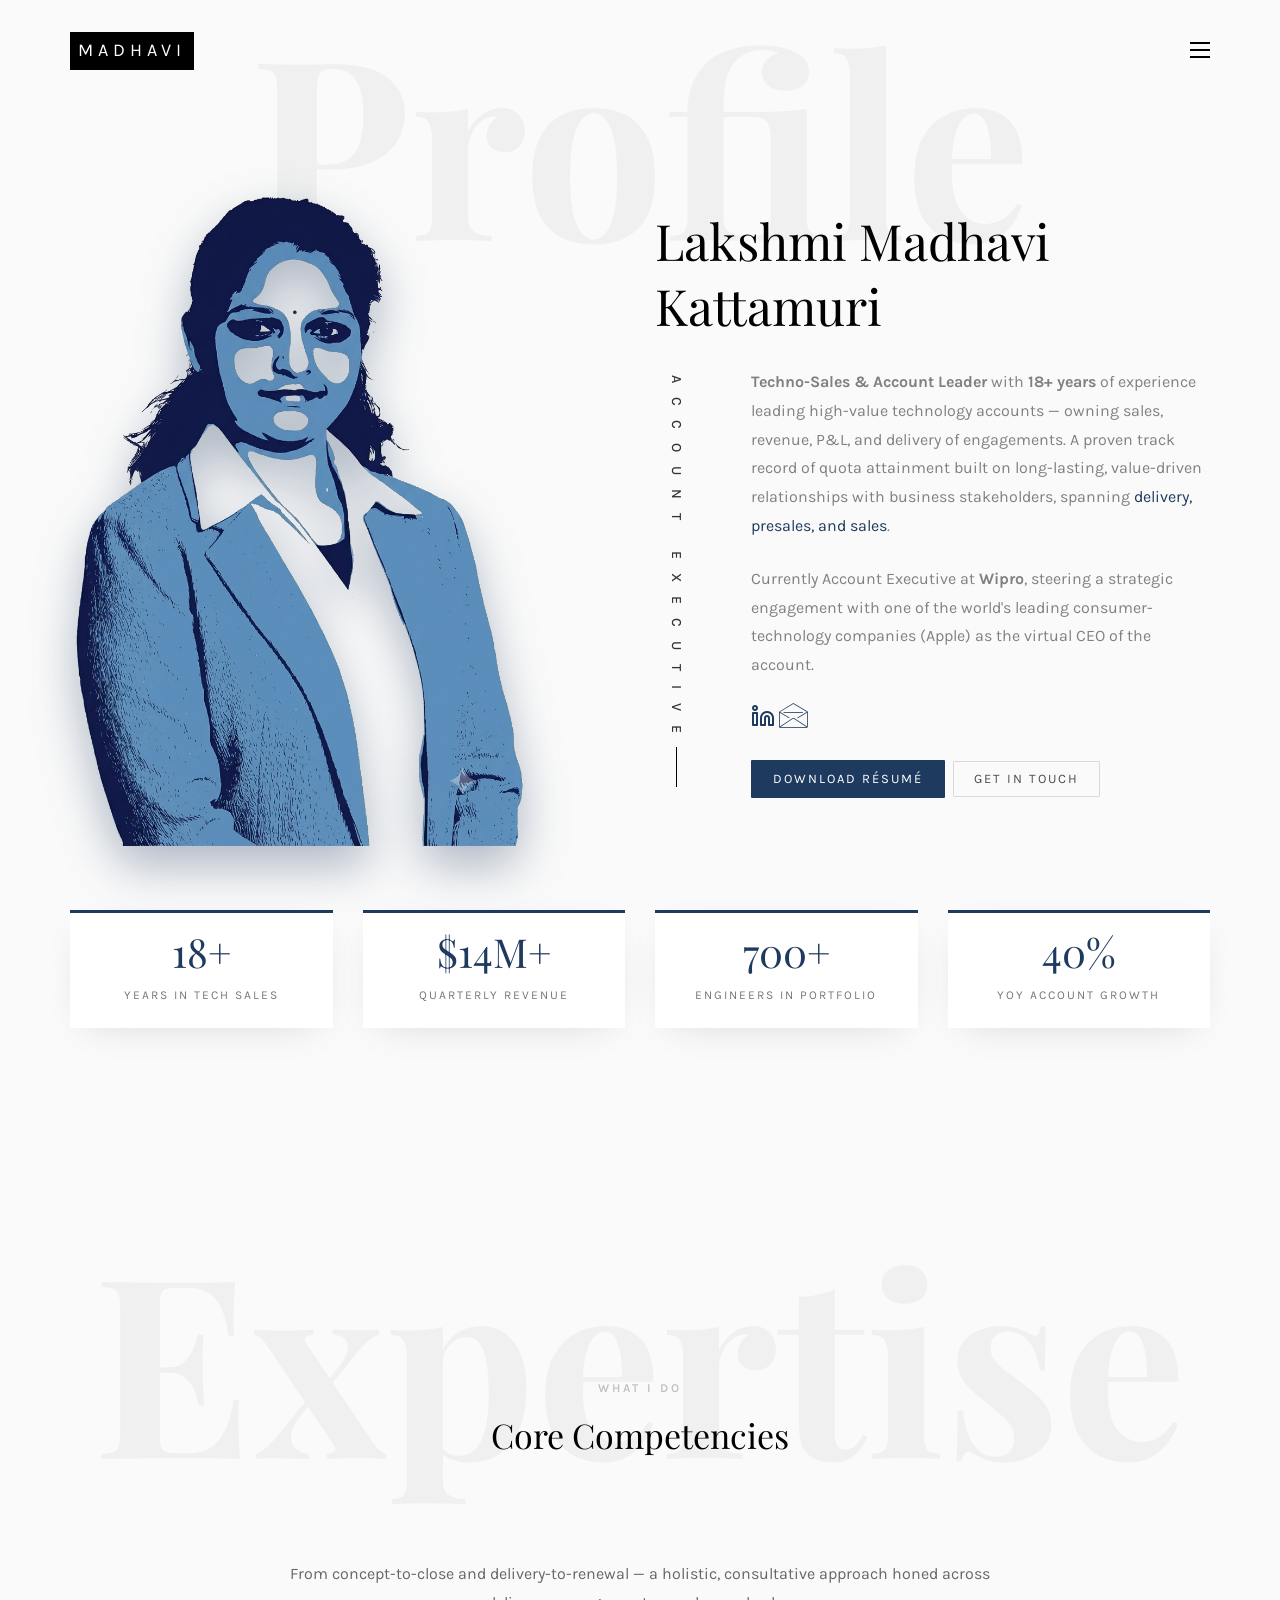
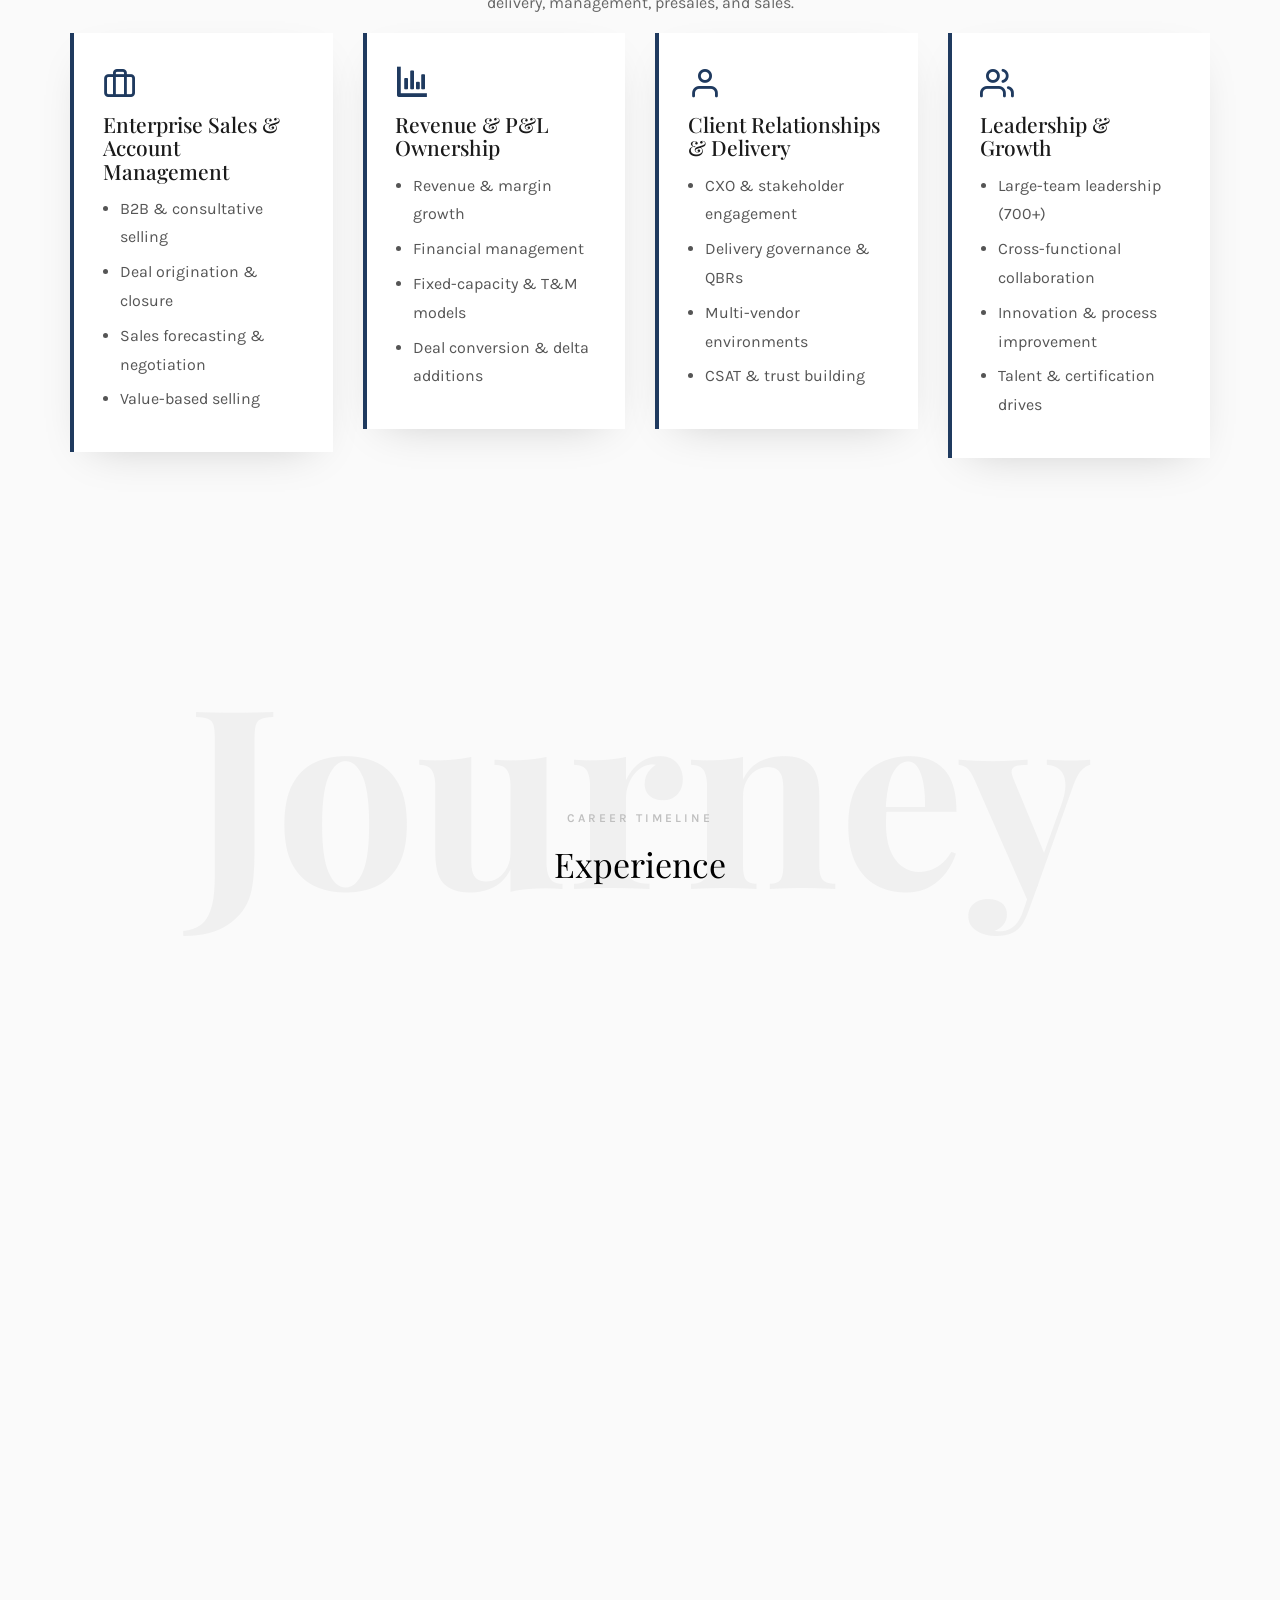
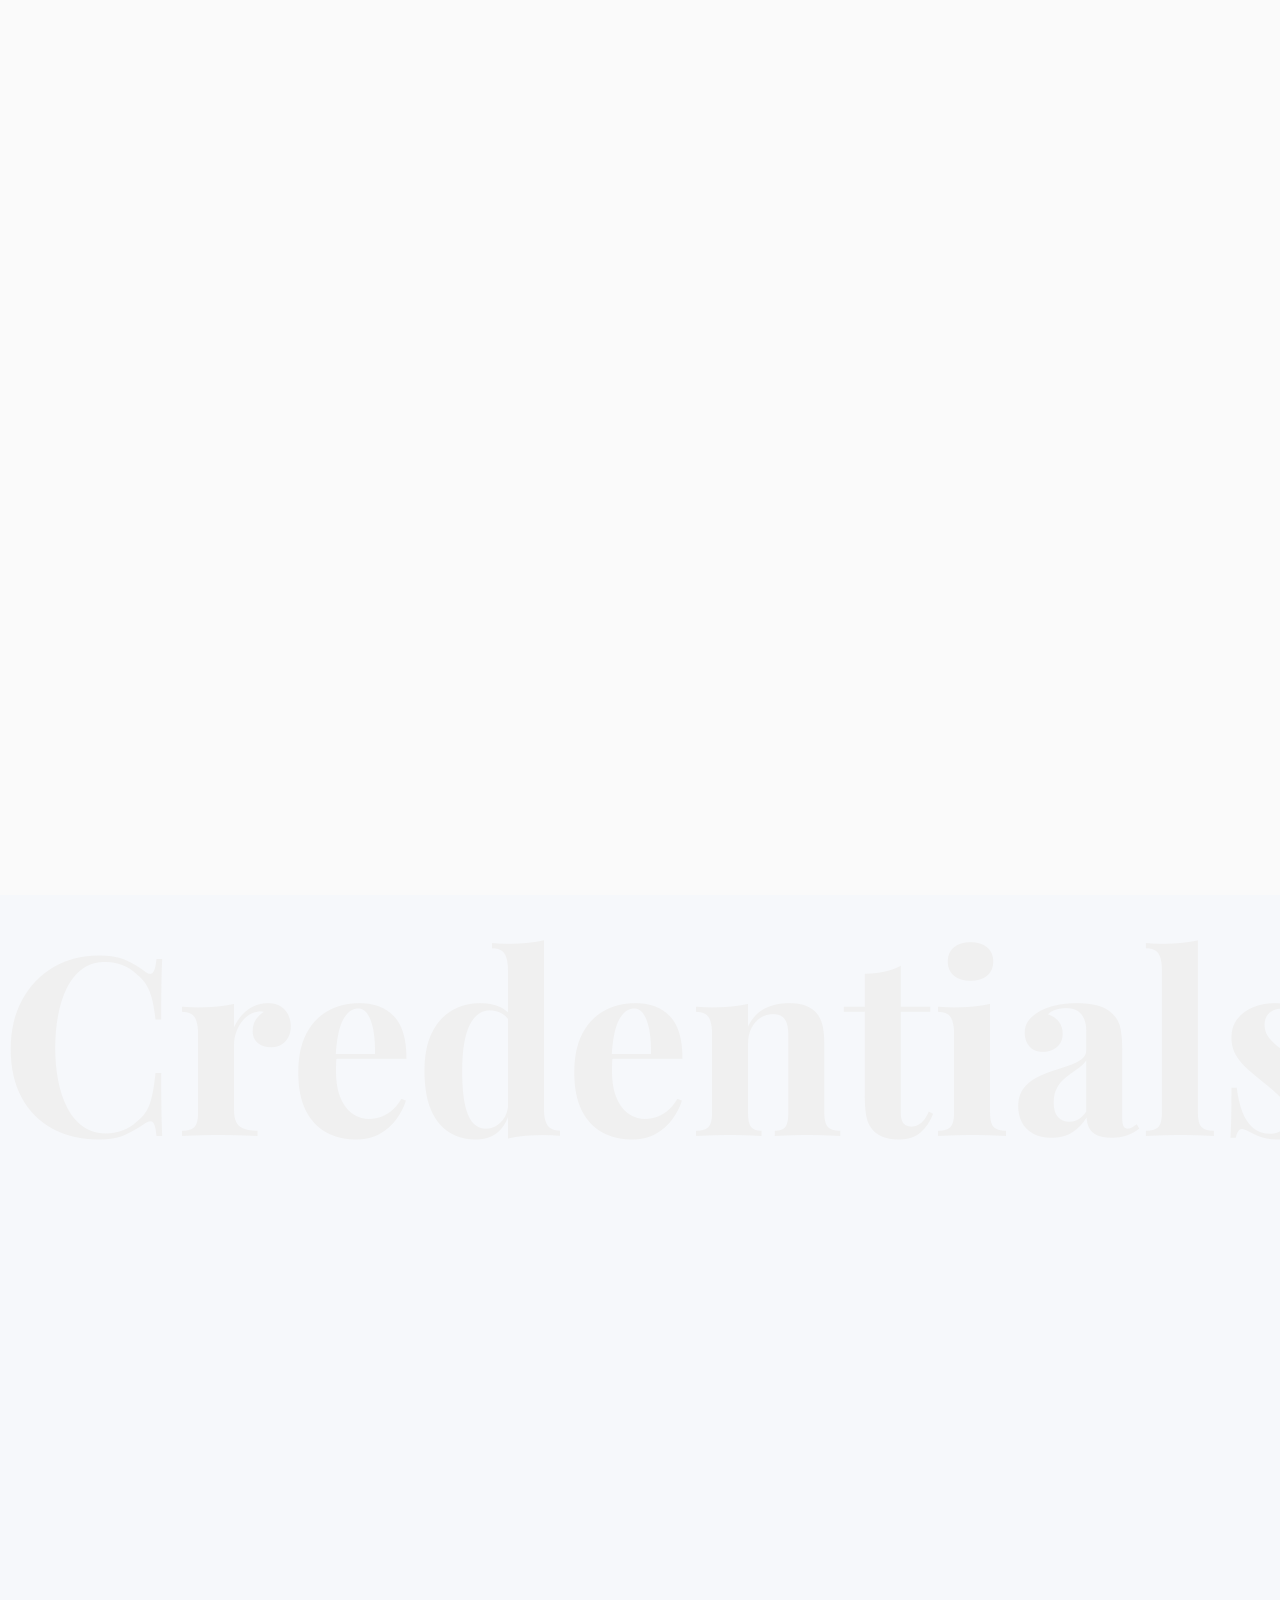
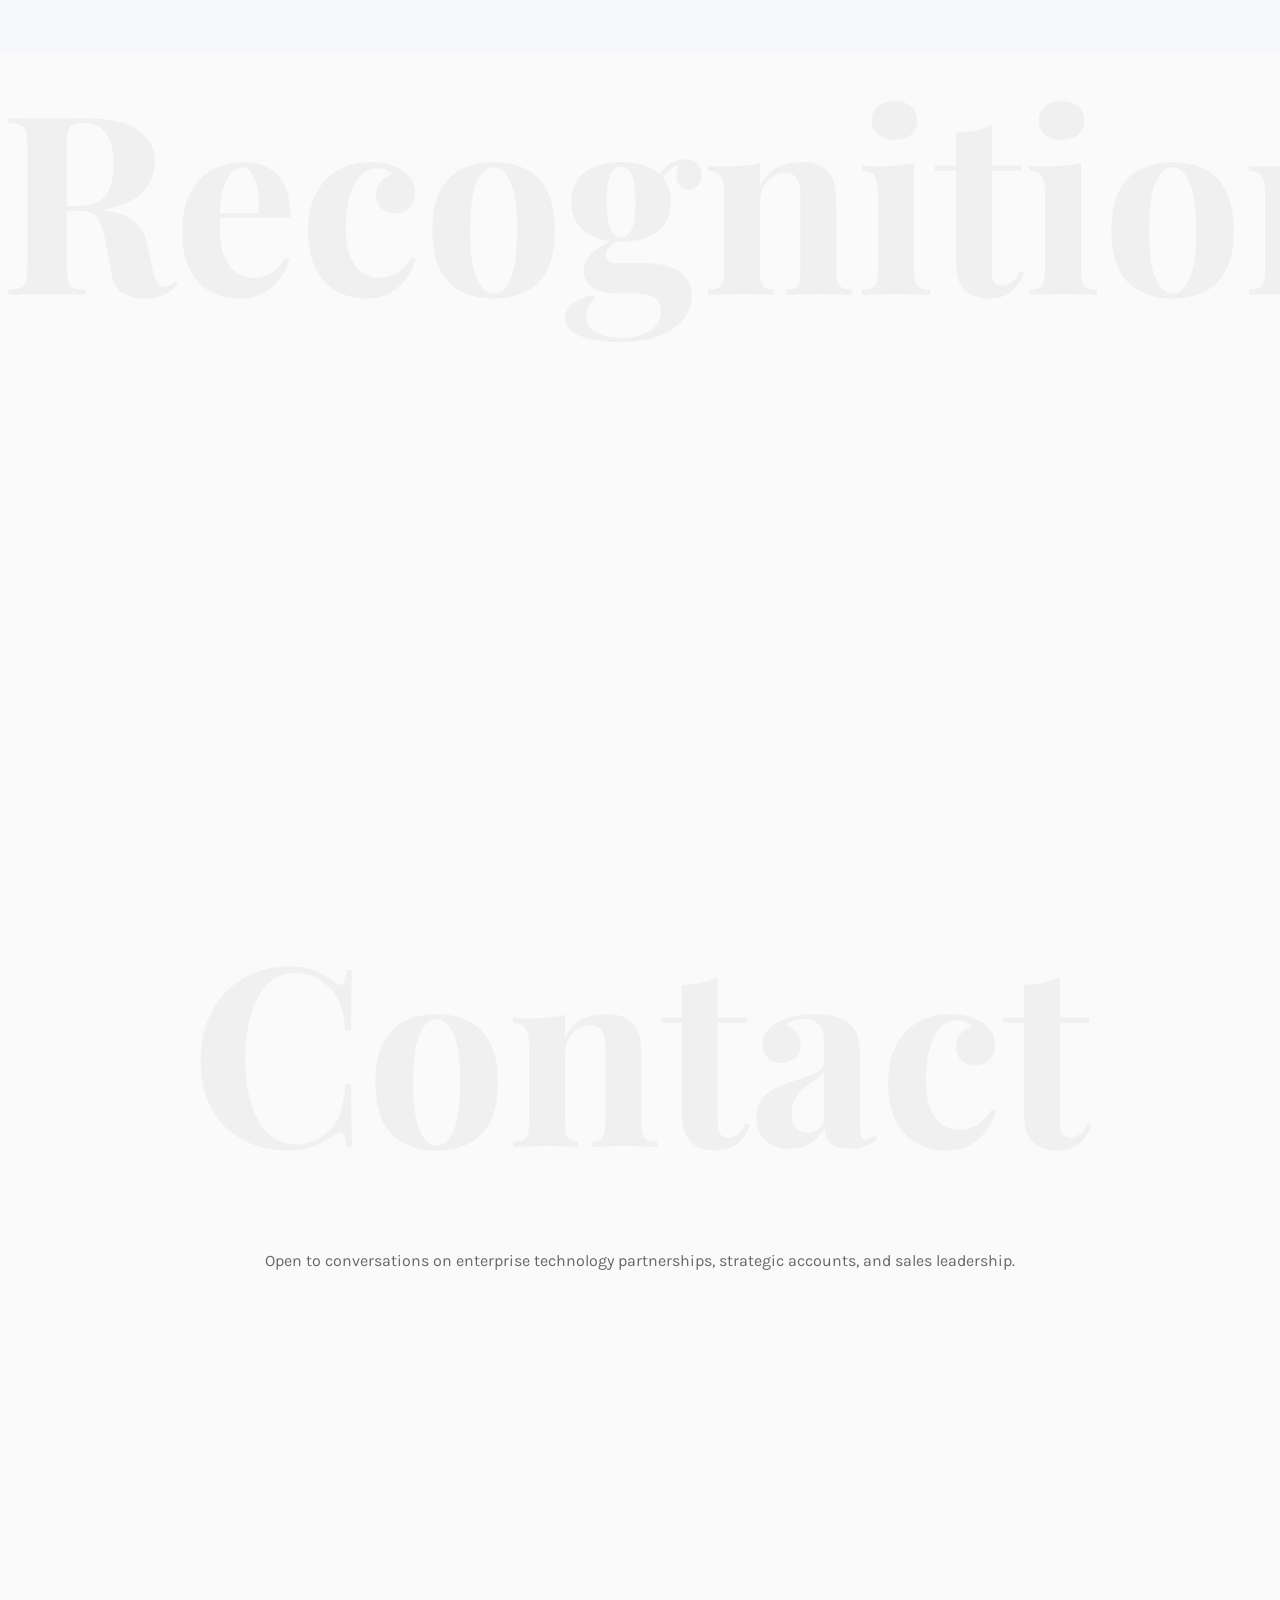
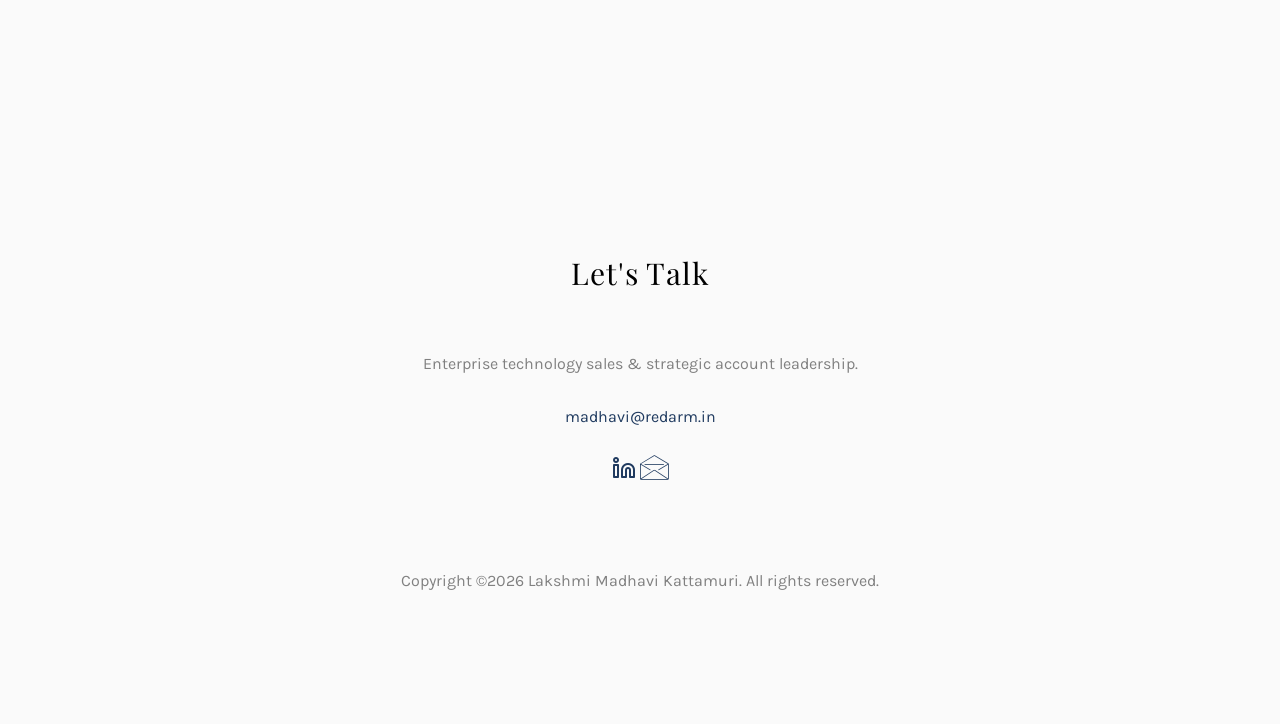
==== commit b9a5797c: "grey to color" ====
--- a/index.html
+++ b/index.html
@@ -51,8 +51,8 @@
 		/* Duotone-friendly headshot treatment: navy tint + soft frame */
 		.profile-photo {
 			width: 100%;
-			/* transparent cut-out: shadow follows the silhouette, no rectangular frame */
-			filter: grayscale(100%) contrast(1.03) drop-shadow(0 20px 24px rgba(31,58,95,0.35));
+			/* transparent cut-out in full color: soft shadow follows the silhouette */
+			filter: drop-shadow(0 20px 24px rgba(31,58,95,0.35));
 		}
 
 		/* Stat highlights */
